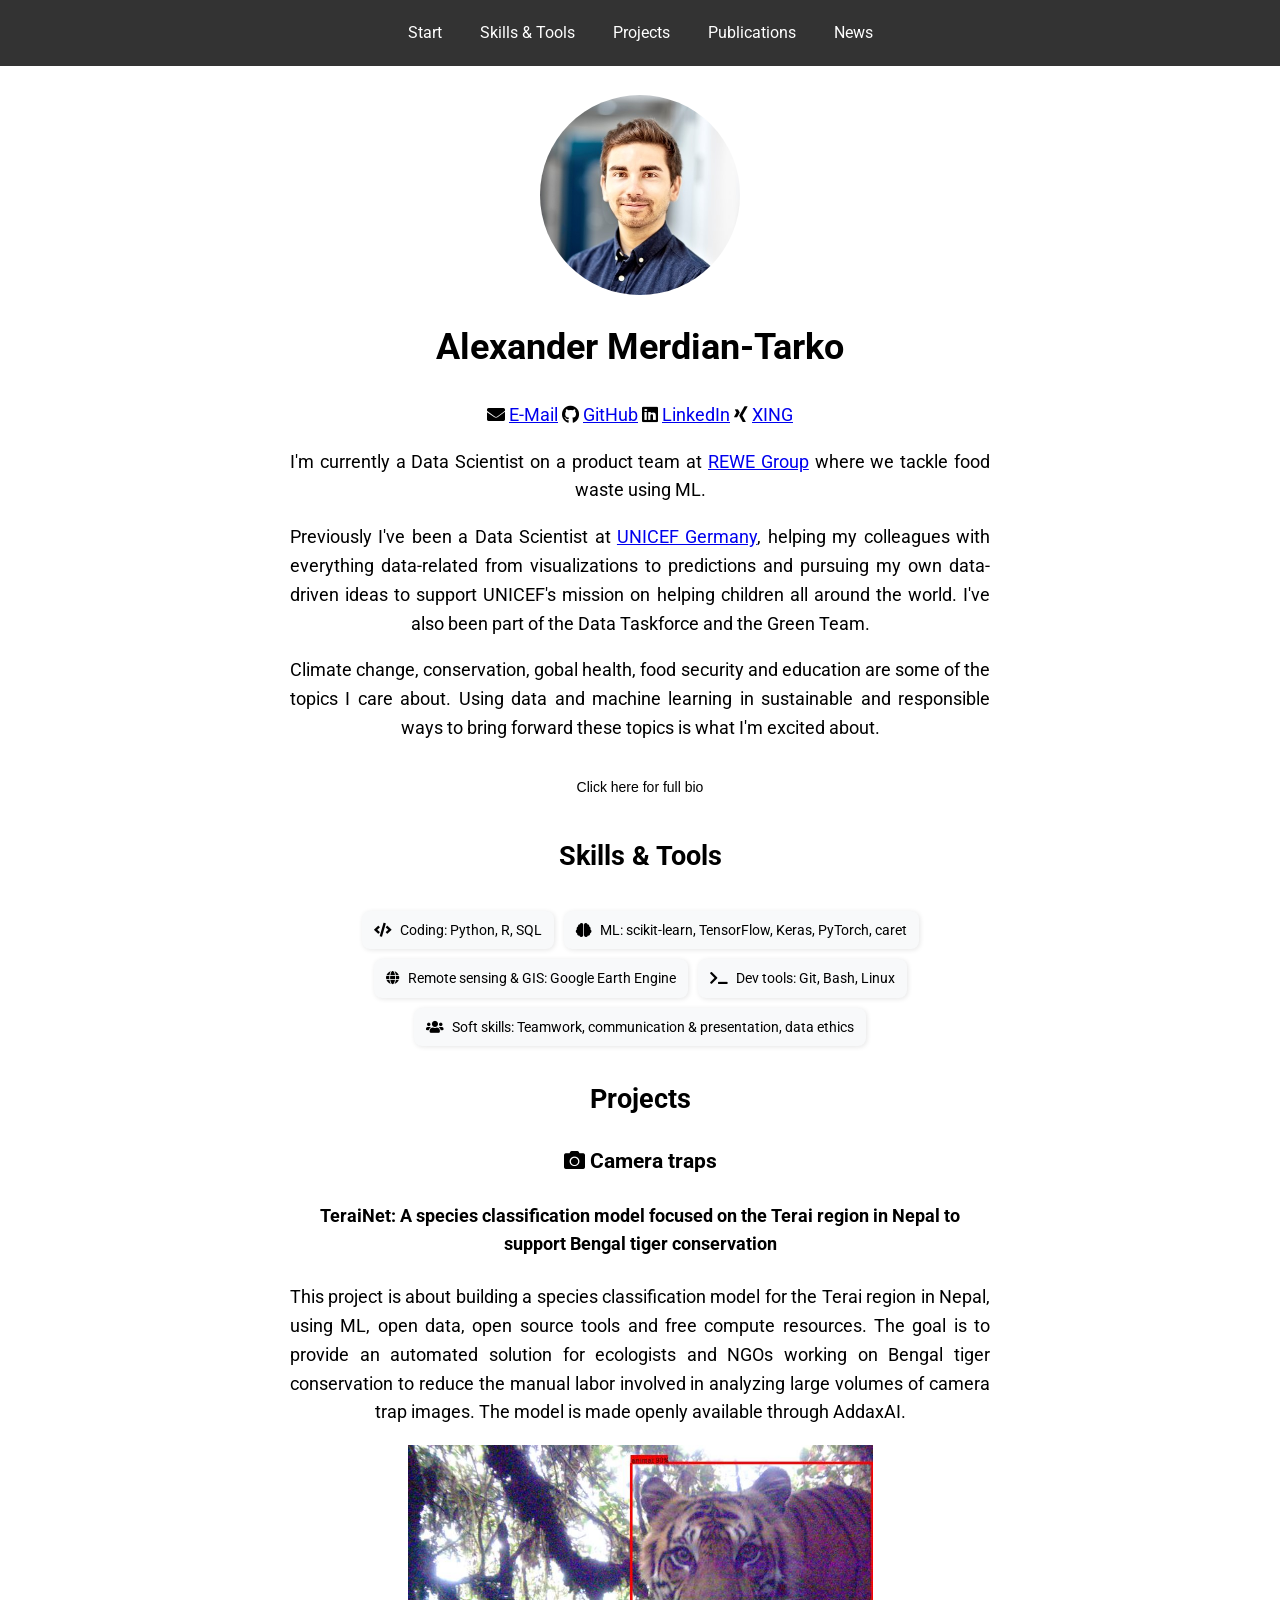
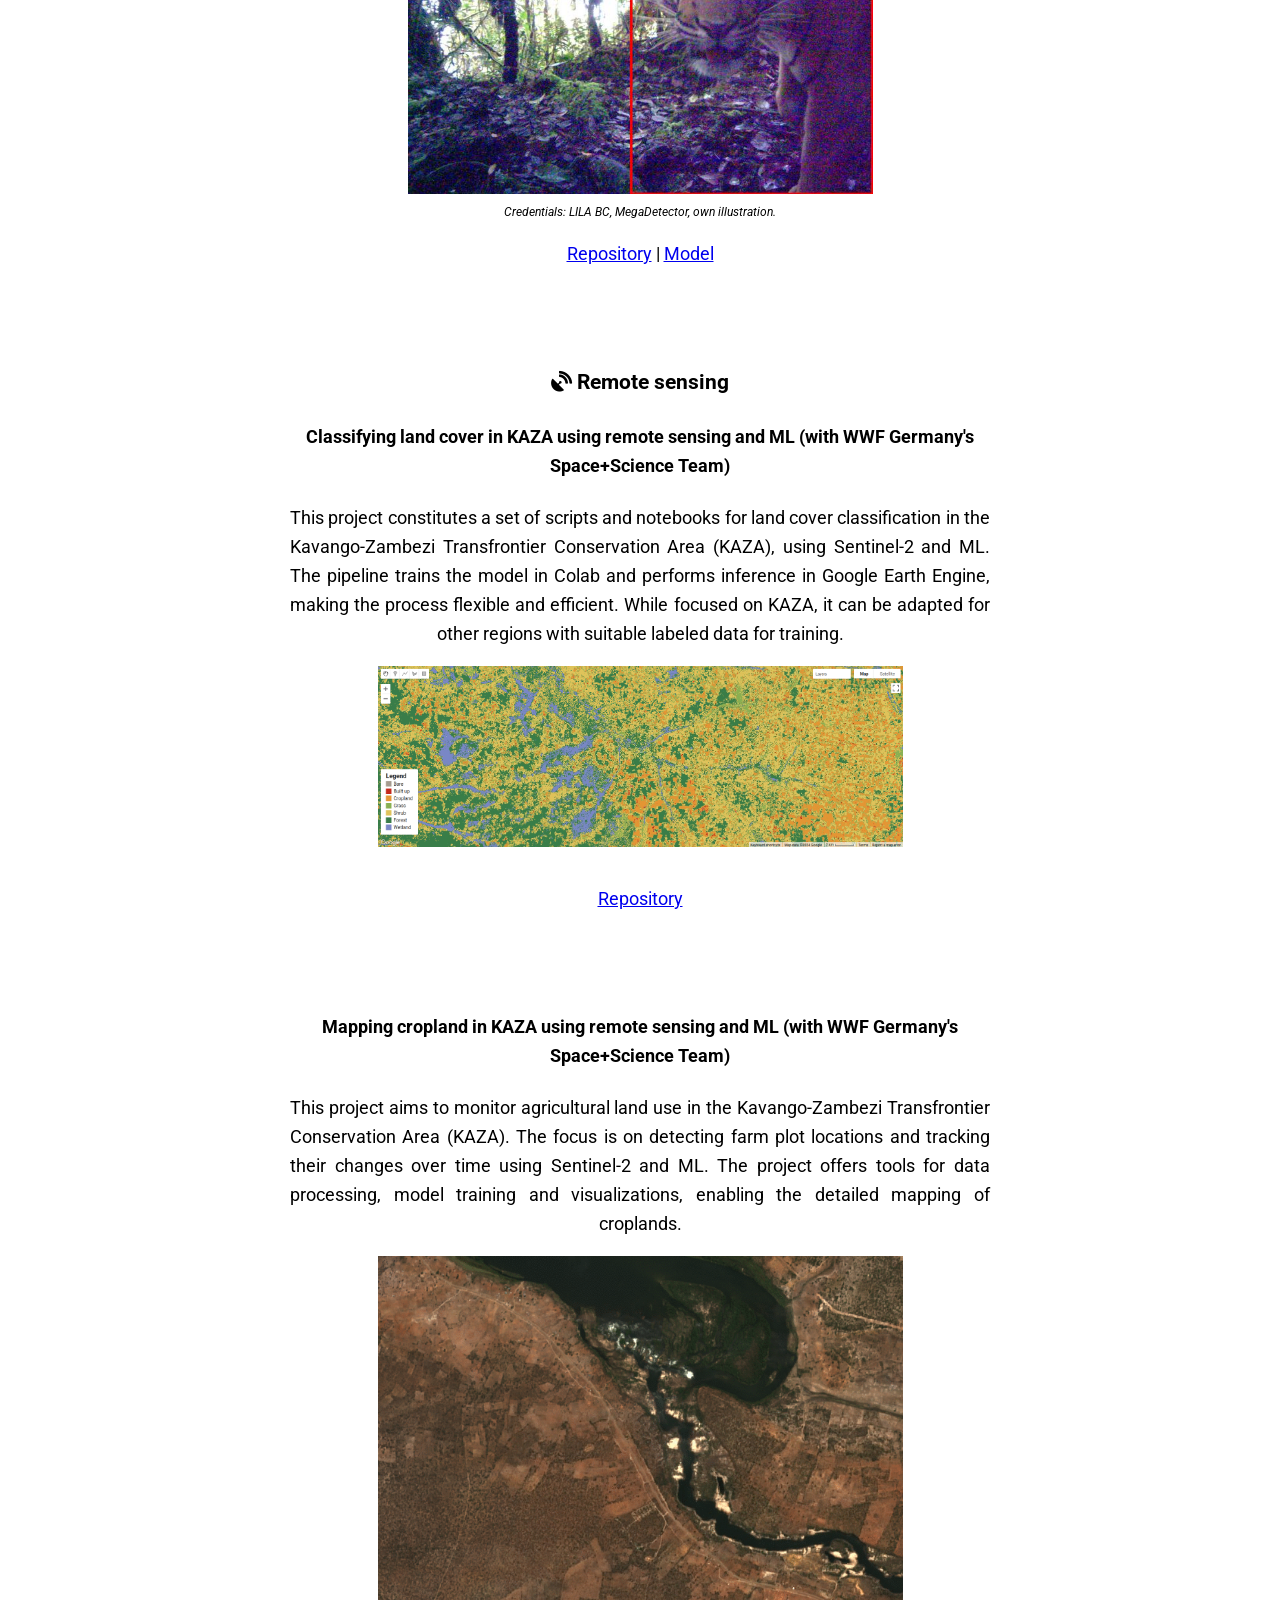
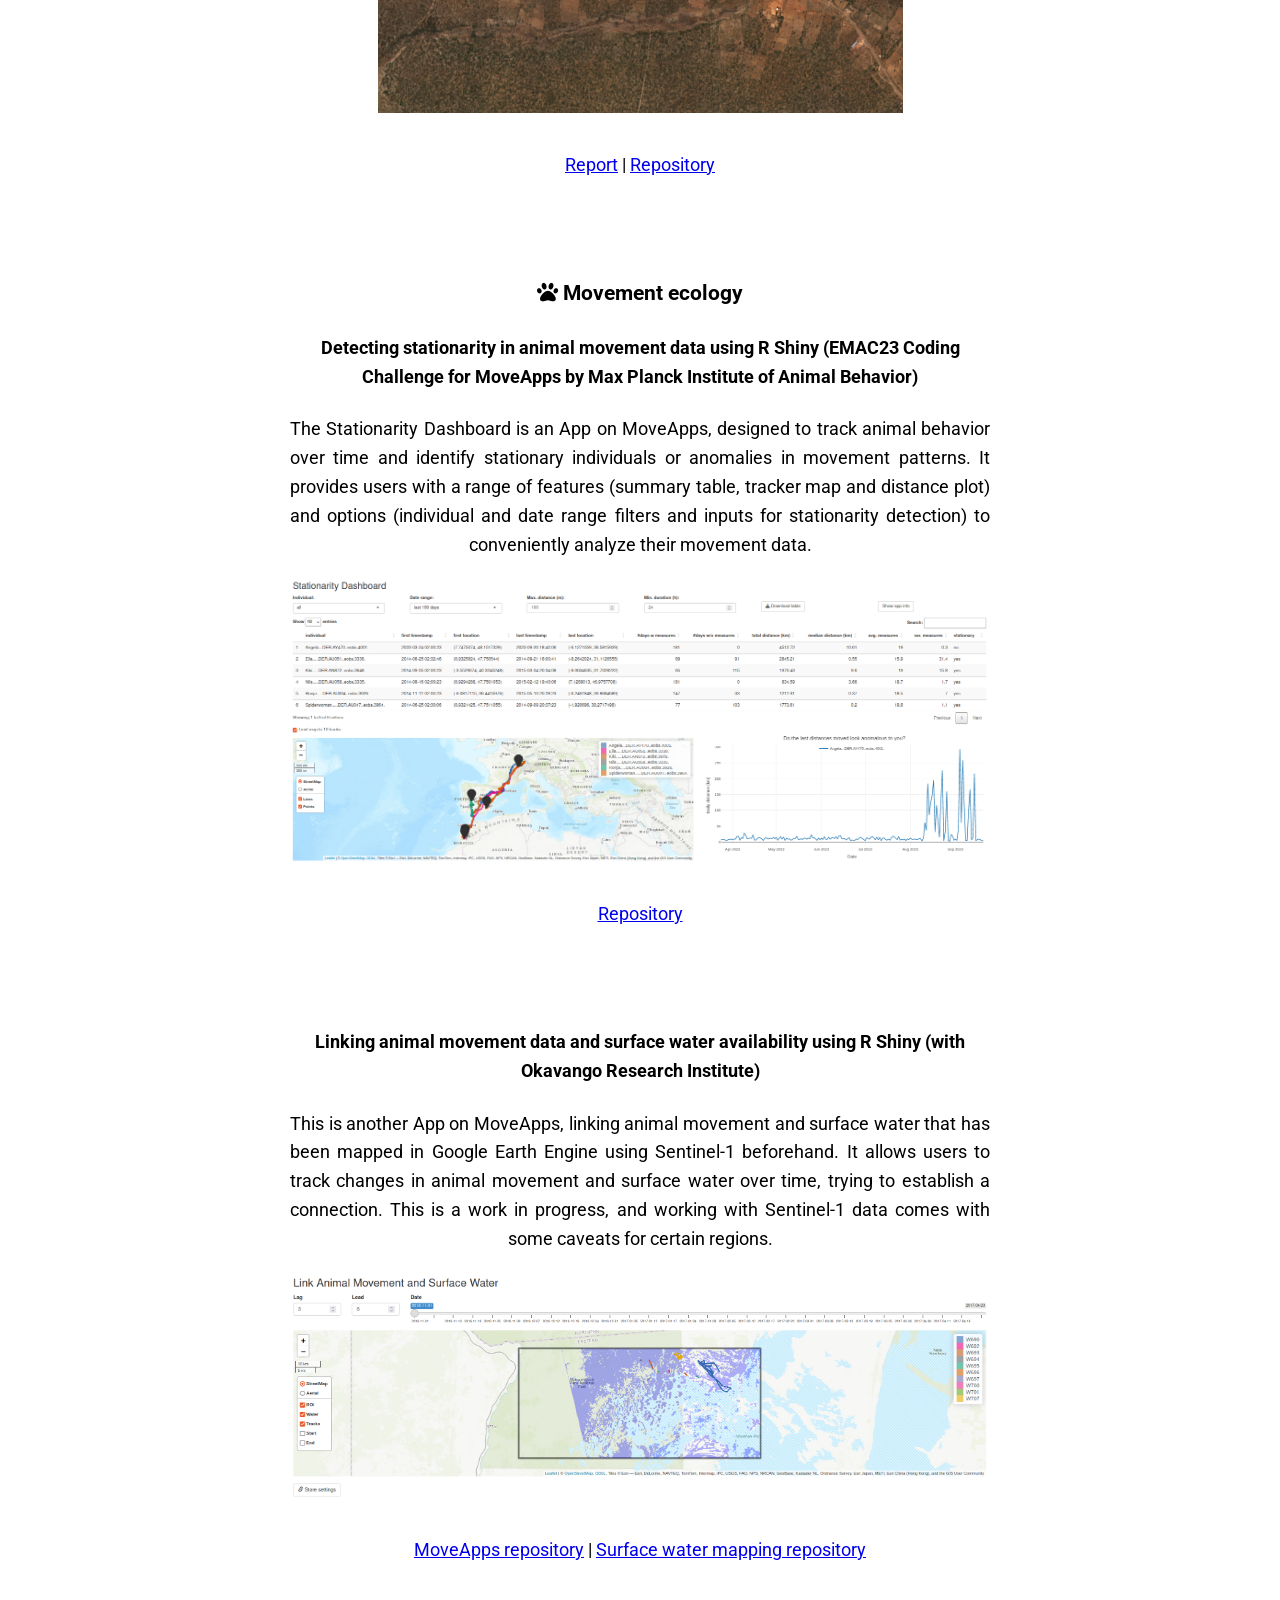
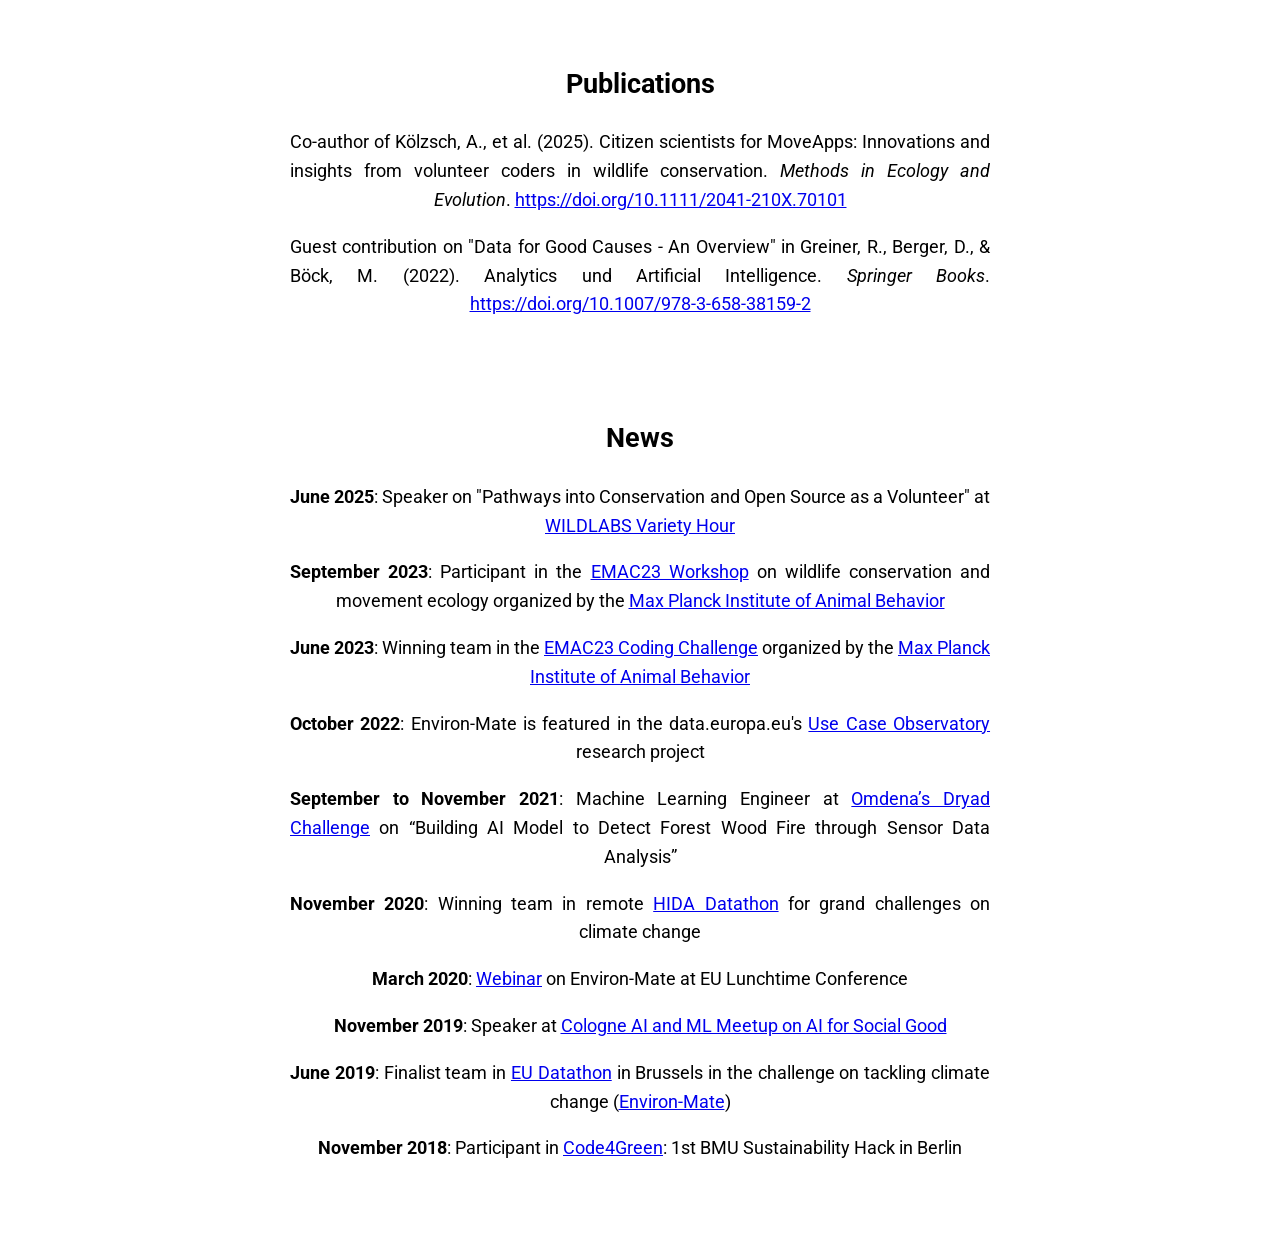
==== index.html @ df56d76d "add favicon size and missing pipe" ====
<!DOCTYPE html>
<html>
	<head>
		<title>Alexander Merdian-Tarko</title>
		<meta name="viewport" content="width=device-width, initial-scale=1.0">
		<link rel="icon" type="image/png" href="favicon.png" sizes="48x48">
		<link rel="preconnect" href="https://fonts.googleapis.com">
		<link rel="preconnect" href="https://fonts.gstatic.com" crossorigin>
		<link href="https://fonts.googleapis.com/css2?family=Roboto:wght@100;300&display=swap" rel="stylesheet">
		<link href="https://cdnjs.cloudflare.com/ajax/libs/font-awesome/5.15.4/css/all.min.css" rel="stylesheet">
		<style>
			/* navbar */
			.navbar {
			position: fixed;
			top: 0;
			left: 0;
			width: 100%;
			background-color: #333;
			padding: 10px 0;
			display: flex;
			justify-content: center;
			gap: 10px;
			flex-wrap: wrap; /* Allows wrapping on smaller screens */
			z-index: 1000;
			}
			.navbar a {
			color: white;
			padding: 10px 14px;
			text-decoration: none;
			text-align: center;
			font-size: 16px;
			}
			.navbar a:hover {
			background-color: #ddd;
			color: black;
			}
			/* Back to Start button */
			#back-to-start {
			position: fixed;
			bottom: 15px;
			right: 15px;
			background-color: #333;
			color: white;
			padding: 14px 18px;
			border-radius: 50px;
			cursor: pointer;
			display: none; /* Hidden by default */
			font-size: 14px;
			box-shadow: 2px 2px 10px rgba(0, 0, 0, 0.2);
			}
			#back-to-start:hover {
			background-color: #ddd;
			color: black;
			}
			/* body styling */
			body {
			font-family: "Roboto", sans-serif;
			margin: 0 auto;
			padding: 70px 20px; /* prevents content from being hidden under navbar */
			max-width: 700px;
			line-height: 1.6; /* better readability */
			font-size: 18px; /* adjusts for better mobile experience */
			}
			/* responsive design */
			@media (max-width: 600px) {
			.navbar {
			gap: 5px;
			padding: 8px 0;
			}
			.navbar a {
			font-size: 14px;
			padding: 8px 12px;
			}
			#back-to-start {
			padding: 12px 16px;
			font-size: 12px;
			}
			}
			h1 {
			text-align: center;
			font-size: 34
			}
			h2 {
			text-align: center;
			font-size: 32
			}
			h3 {
			text-align: center;
			font-size: 26
			}
			h4 {
			text-align: center;
			font-size: 22
			}
			p {
			text-align: justify;
			text-align-last: center;
			font-size: 18px
			}
			div {
			text-align: center;
			font-size: 18px
			}
			figure {
			text-align: justify;
			text-align-last: center;
			font-size: 18px
			}
			figcaption {
			text-align: justify;
			text-align-last: center;
			font-size: 12px;
			font-style: italic
			}
			#profile_picture {
			height:200px;
			width:200px;
			border-radius:50%;
			overflow:hidden;
			display: block;
			margin-top: 25px;
			margin-left: auto;
			margin-right: auto
			}
			.collapsible {
			background-color: white;
			color: black;
			cursor: pointer;
			padding: 18px;
			width: 100%;
			border: none;
			text-align: center;
			outline: none;
			font-size: 14px
			}
			.active, .collapsible: hover {
			background-color: white
			}
			.content {
			display: none;
			overflow: hidden;
			background-color: white
			}
			/* skills container */
			.skills-container {
			display: flex;
			flex-wrap: wrap;
			justify-content: center;
			gap: 10px;
			padding: 10px;
			}
			.skill-item {
			background: #f8f9fa;
			padding: 8px 12px;
			border-radius: 8px;
			font-size: 14px;
			box-shadow: 1px 1px 5px rgba(0, 0, 0, 0.1);
			display: flex;
			align-items: center;
			gap: 8px;
			}
		</style>
	</head>
	<body id="start">
		<div class="navbar">
			<a href="#start">Start</a>
			<a href="#skills">Skills & Tools</a>
			<a href="#projects">Projects</a>
			<a href="#publications">Publications</a>
			<a href="#news">News</a>
		</div>
		<div id="profile_picture" class="center">
			<img src="profile_picture.jpg" alt="profile_picture" class="center" style="width:200px">
		</div>
		<h1>Alexander Merdian-Tarko</h1>
		<p>
			<i class="fas fa-envelope"></i> <a href="mailto:alexandermerdiantarko@gmail.com">E-Mail</a>
			<i class="fab fa-github"></i> <a href="https://github.com/alexvmt">GitHub</a>
			<i class="fab fa-linkedin"></i> <a href="https://www.linkedin.com/in/alexandermerdiantarko/">LinkedIn</a>
			<i class="fab fa-xing"></i> <a href="https://www.xing.com/profile/Alexander_MerdianTarko/cv">XING</a>
		</p>
		<p>
			I'm currently a Data Scientist on a product team at <a href="https://www.rewe-group.com/en/">REWE Group<a/>
			where we tackle food waste using ML.
		</p>
		<p>
		Previously I've been a Data Scientist at <a href="https://www.unicef.de/">UNICEF Germany</a>,
		helping my colleagues with everything data-related from visualizations to predictions
		and pursuing my own data-driven ideas to support UNICEF's mission on helping children all around the world.
		I've also been part of the Data Taskforce and the Green Team.
		</p>
		<p>
			Climate change, conservation, gobal health, food security and education are some of the topics I care about.
			Using data and machine learning in sustainable and responsible ways to bring forward these topics is what I'm excited about.
		</p>
		<!-- click here for full bio button -->
		<button type="button" class="collapsible">Click here for full bio</button>
		<div class="content">
			<p>
				I did my MSc in Business Administration, Media and Technology Managment at the University of Cologne in Germany,
				focussing on Data Science, Technology Management and Digital Transformation.
				I was a member of Enactus and spent a term abroad at the Indian Institute of Management Ahmedabad in India.
				I worked at the digital consultancy <a href="https://www.feld-m.de/en/">FELD M</a> in Munich
				as an intern and working student (Digital Analytics)
				and at the tech start-up <a href="https://www.metals-hub.com/">Metalshub</a> in Düsseldorf
				as a working student (Entrepreneurship and Marketing).
			</p>
			<p>
				I did my BSc in Economics and Business Administration at the University of Tübingen in Germany.
				During my bachelor's I was a member of our faculty's student council and Market Team.
				I spent a term abroad at Lomonosov Moscow State University in Russia and another one at Oregon State University in the U. S.
				I worked at the tech start-up <a href="https://kreatize.com/">Kreatize</a> in Berlin
				as an intern and working student (Business Development and Product Management).
			</p>
			<p>
				Besides, I enjoy learning about astronomy, philosophy and vegan/regional/seasonal cooking.
				I'm a member of the <a href="https://www.volkssternwartekoeln.de/">public observatory in Cologne</a>.
				On occasion I like to participate in hackathons with a positive societal impact.
			<p/>
		</div>
		<script>
			// collapse content on button click
			var coll = document.getElementsByClassName("collapsible");
			var i;
			
			for (i = 0; i < coll.length; i++) {
				coll[i].addEventListener("click", function() {
					this.classList.toggle("active");
					var content = this.nextElementSibling;
					if (content.style.display === "block") {
					content.style.display = "none";
					} else {
					content.style.display = "block";
					}
				});
				}
		</script>
		<h2 id="skills">Skills & Tools</h2>
		<div class="skills-container">
			<div class="skill-item"><i class="fas fa-code"></i> Coding: Python, R, SQL</div>
			<div class="skill-item"><i class="fas fa-brain"></i> ML: scikit-learn, TensorFlow, Keras, PyTorch, caret</div>
			<div class="skill-item"><i class="fas fa-globe"></i> Remote sensing & GIS: Google Earth Engine</div>
			<div class="skill-item"><i class="fas fa-terminal"></i> Dev tools: Git, Bash, Linux</div>
			<div class="skill-item"><i class="fas fa-users"></i> Soft skills: Teamwork, communication & presentation, data ethics</div>
		</div>
		<h2 id="projects">Projects</h2>
		<h3><i class="fas fa-camera"></i> Camera traps</h3>
		<h4>TeraiNet: A species classification model focused on the Terai region in Nepal to support Bengal tiger conservation</h4>
		<p>
			This project is about building a species classification model for the Terai region in Nepal,
			using ML, open data, open source tools and free compute resources.
			The goal is to provide an automated solution for ecologists and NGOs working on Bengal tiger conservation
			to reduce the manual labor involved in analyzing large volumes of camera trap images.
			The model is made openly available through AddaxAI.
		</p>
		<figure>
			<img src="terainet.jpg" alt="terainet" class="center" style="max-width:75%;height:auto">
			<figcaption>Credentials: LILA BC, MegaDetector, own illustration.</figcaption>
		</figure>
		<p>
			<a href="https://github.com/alexvmt/TeraiNet">Repository</a> |
			<a href="https://huggingface.co/alexvmt/TeraiNet/tree/main">Model</a>
		</p>
		<br><br>
		<h3><i class="fas fa-satellite-dish"></i> Remote sensing</h3>
		<h4>Classifying land cover in KAZA using remote sensing and ML (with WWF Germany's Space+Science Team)</h4>
		<p>
			This project constitutes a set of scripts and notebooks for land cover classification in the Kavango-Zambezi 
			Transfrontier Conservation Area (KAZA), using Sentinel-2 and ML.
			The pipeline trains the model in Colab and performs inference in Google Earth Engine, making the process flexible and efficient.
			While focused on KAZA, it can be adapted for other regions with suitable labeled data for training.
		</p>
		<p>
			<img src="example_land_cover_map.png" alt="example_land_cover_map" class="center" style="max-width:75%;height:auto">
			<br><br>
			<a href="https://github.com/alexvmt/land_cover_classification_kaza">Repository</a>
		</p>
		<br><br>
		<h4>Mapping cropland in KAZA using remote sensing and ML (with WWF Germany's Space+Science Team)</h4>
		<p>
			This project aims to monitor agricultural land use in the Kavango-Zambezi Transfrontier Conservation Area (KAZA).
			The focus is on detecting farm plot locations and tracking their changes over time using Sentinel-2 and ML.
			The project offers tools for data processing, model training and visualizations, enabling the detailed mapping of croplands.
		</p>
		<p>
			<img src="cropland_mapping_sioma_2020.gif" alt="cropland_mapping_sioma_2020" class="center" style="max-width:75%;height:auto">
			<br><br>
			<a href="https://github.com/alexvmt/farm_plot_detection/blob/main/report.pdf">Report</a> |
			<a href="https://github.com/alexvmt/farm_plot_detection">Repository</a>
		</p>
		<br><br>
		<h3><i class="fas fa-paw"></i> Movement ecology</h3>
		<h4>Detecting stationarity in animal movement data using R Shiny (EMAC23 Coding Challenge for MoveApps by Max Planck Institute of Animal Behavior)</h4>
		<p>
			The Stationarity Dashboard is an App on MoveApps,
			designed to track animal behavior over time and identify stationary individuals or anomalies in movement patterns.
			It provides users with a range of features (summary table, tracker map and distance plot)
			and options (individual and date range filters and inputs for stationarity detection) to conveniently analyze their movement data.
		</p>
		<p>
			<img src="stationarity_dashboard.png" alt="stationarity_dashboard" class="center" style="max-width:100%;height:auto">
			<br><br>
			<a href="https://github.com/alexvmt/stationarity_dashboard">Repository</a>
		<p/>
			<br><br>
		<h4>Linking animal movement data and surface water availability using R Shiny (with Okavango Research Institute)</h4>
		<p>
			This is another App on MoveApps, linking animal movement and surface water
			that has been mapped in Google Earth Engine using Sentinel-1 beforehand.
			It allows users to track changes in animal movement and surface water over time, trying to establish a connection.
			This is a work in progress, and working with Sentinel-1 data comes with some caveats for certain regions.
		</p>
		<p>
			<img src="animal_movement_and_surface_water.png" alt="animal_movement_and_surface_water" class="center" style="max-width:100%;height:auto">
			<br><br>
			<a href="https://github.com/alexvmt/link-animal-movement-and-surface-water">MoveApps repository</a> |
			<a href="https://github.com/alexvmt/surface_water_mapping">Surface water mapping repository</a>
		<p/>
			<br><br>
		<h2 id="publications">Publications</h2>
		<p>
			Co-author of Kölzsch, A., et al. (2025). Citizen scientists for MoveApps: Innovations and insights from volunteer coders in wildlife conservation. <i>Methods in Ecology and Evolution</i>. <a href="https://doi.org/10.1111/2041-210X.70101" target="_blank">https://doi.org/10.1111/2041-210X.70101</a>
		</p>
		<p>
			Guest contribution on "Data for Good Causes - An Overview" in Greiner, R., Berger, D., & Böck, M. (2022). Analytics und Artificial Intelligence. <i>Springer Books</i>. <a href="https://doi.org/10.1007/978-3-658-38159-2" target="_blank">https://doi.org/10.1007/978-3-658-38159-2</a>
		</p>
		<br><br>
		<h2 id="news">News</h2>
		<p>
			<strong>June 2025</strong>: Speaker on "Pathways into Conservation and Open Source as a Volunteer" at <a href="https://wildlabs.net/event/variety-hour-june-2025">WILDLABS Variety Hour</a>
		</p>
		<p>
			<strong>September 2023</strong>: Participant in the <a href="https://www.ab.mpg.de/events/35372/332793">EMAC23 Workshop</a> on wildlife conservation and movement ecology organized by the <a href="https://www.ab.mpg.de/">Max Planck Institute of Animal Behavior</a>
		</p>
		<p>
			<strong>June 2023</strong>: Winning team in the <a href="https://www.exc.uni-konstanz.de/collective-behaviour/news-and-events/news/details/emac23-coding-challenge-participate-now/">EMAC23 Coding Challenge</a> organized by the <a href="https://www.ab.mpg.de/">Max Planck Institute of Animal Behavior</a>
		</p>
		<p>
			<strong>October 2022</strong>: Environ-Mate is featured in the data.europa.eu's <a href="https://data.europa.eu/en/academy/stories-use-case-observatory">Use Case Observatory</a> research project
		</p>
		<p>
			<strong>September to November 2021</strong>: Machine Learning Engineer at <a href="https://omdena.com/projects/wood-fire/">Omdena’s Dryad Challenge</a> on “Building AI Model to Detect Forest Wood Fire through Sensor Data Analysis”
		</p>
		<p>
			<strong>November 2020</strong>: Winning team in remote <a href="https://www.helmholtz-hida.de/en/events/hida-datathon/">HIDA Datathon</a> for grand challenges on climate change
		</p>
		<p>
			<strong>March 2020</strong>: <a href="https://www.youtube.com/watch?v=QJJ3z9TrWFQ">Webinar</a> on Environ-Mate at EU Lunchtime Conference
		</p>
		<p>
			<strong>November 2019</strong>: Speaker at <a href="https://www.meetup.com/de-DE/cologne-ai-and-machine-learning-meetup/events/263489876/">Cologne AI and ML Meetup on AI for Social Good</a>
		</p>
		<p>
			<strong>June 2019</strong>: Finalist team in <a href="https://op.europa.eu/en/web/eudatathon/2019-edition">EU Datathon</a> in Brussels in the challenge on tackling climate change (<a href="https://github.com/environ-mate/app">Environ-Mate</a>)
		</p>
		<p>
			<strong>November 2018</strong>: Participant in <a href="https://www.bmuv.de/en/service/veranstaltungen/wettbewerbe/code4green-european-environmental-data-hackathon">Code4Green<a/>: 1st BMU Sustainability Hack in Berlin
		</p>
		<!-- Back to Start button -->
		<div id="back-to-start" onclick="scrollToTop()">↑ Back</div>
		<script>
			// show the Back to Start button when scrolling down
			window.onscroll = function() {
				var backButton = document.getElementById("back-to-start");
				if (document.body.scrollTop > 200 || document.documentElement.scrollTop > 200) {
					backButton.style.display = "block";
				} else {
					backButton.style.display = "none";
				}
			};
			
			// smooth scroll to top
			function scrollToTop() {
				window.scrollTo({ top: 0, behavior: 'smooth' });
			}
		</script>
	</body>
</html>
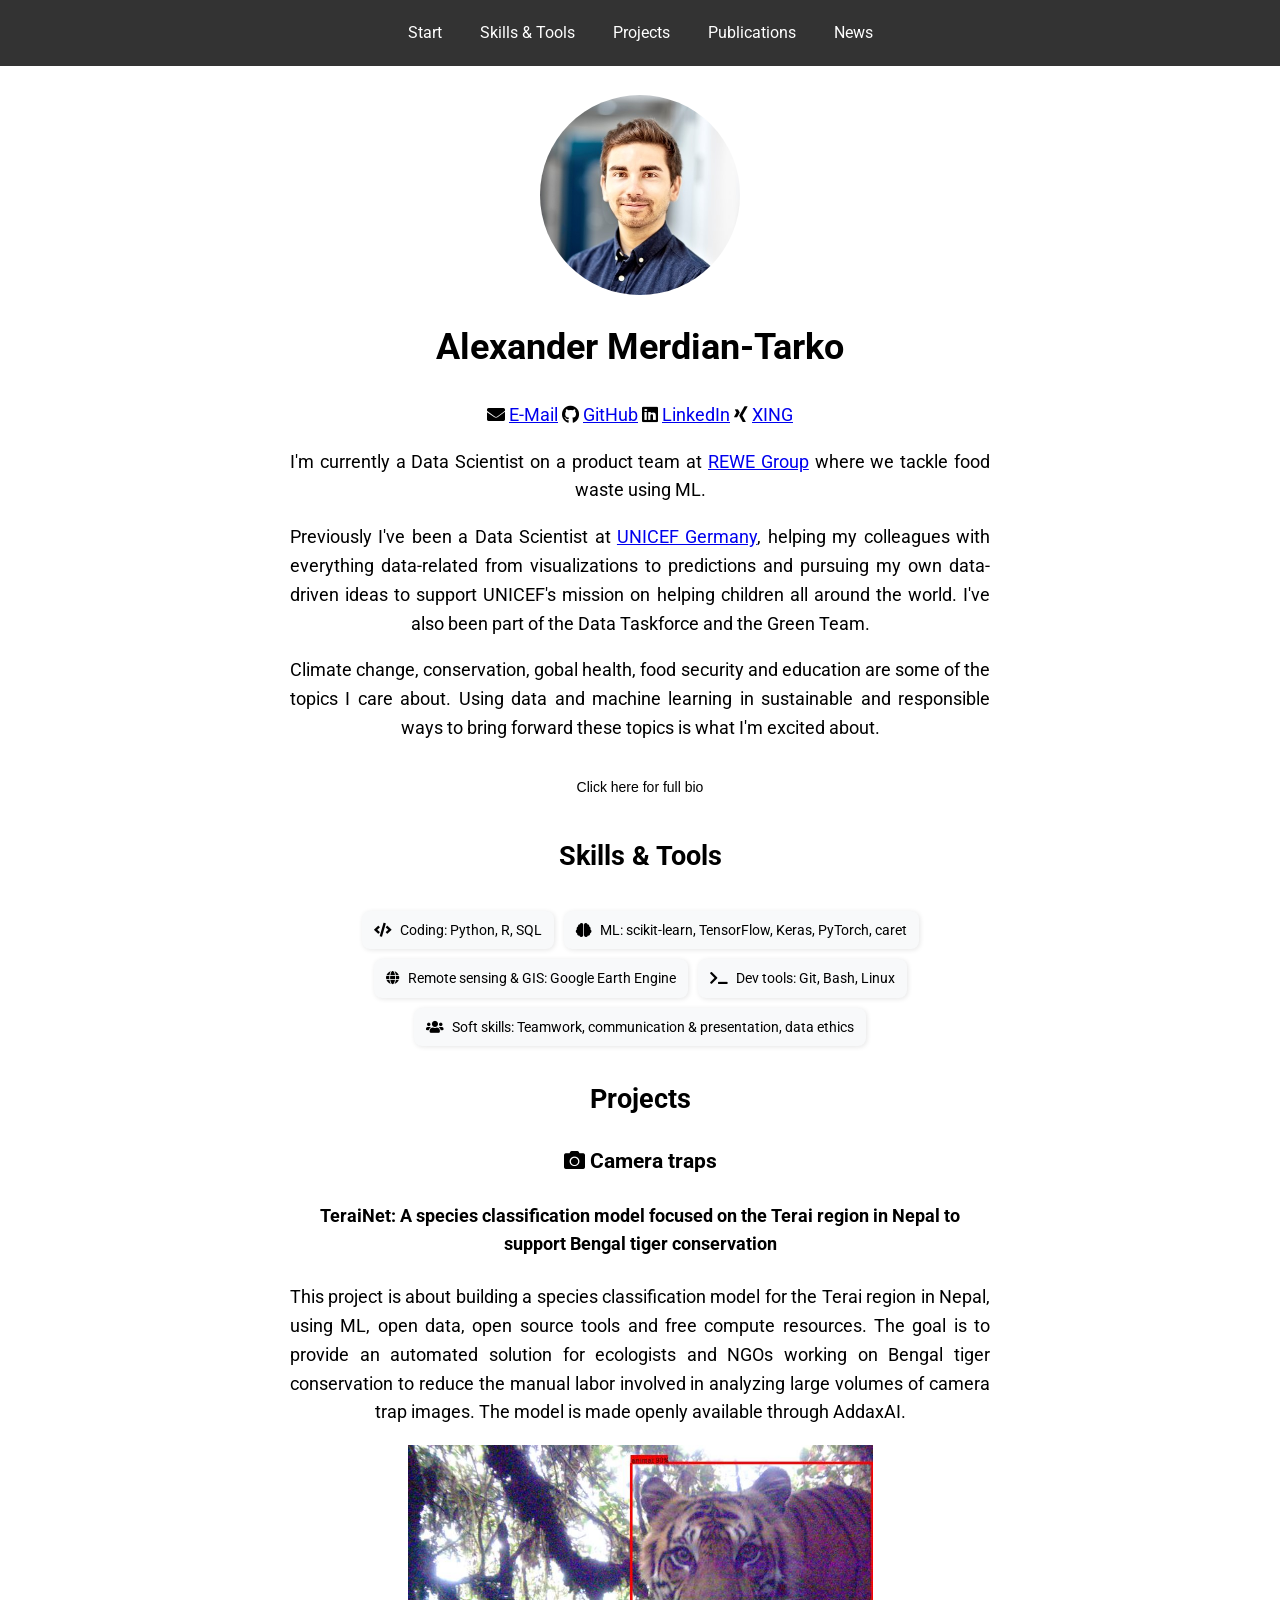
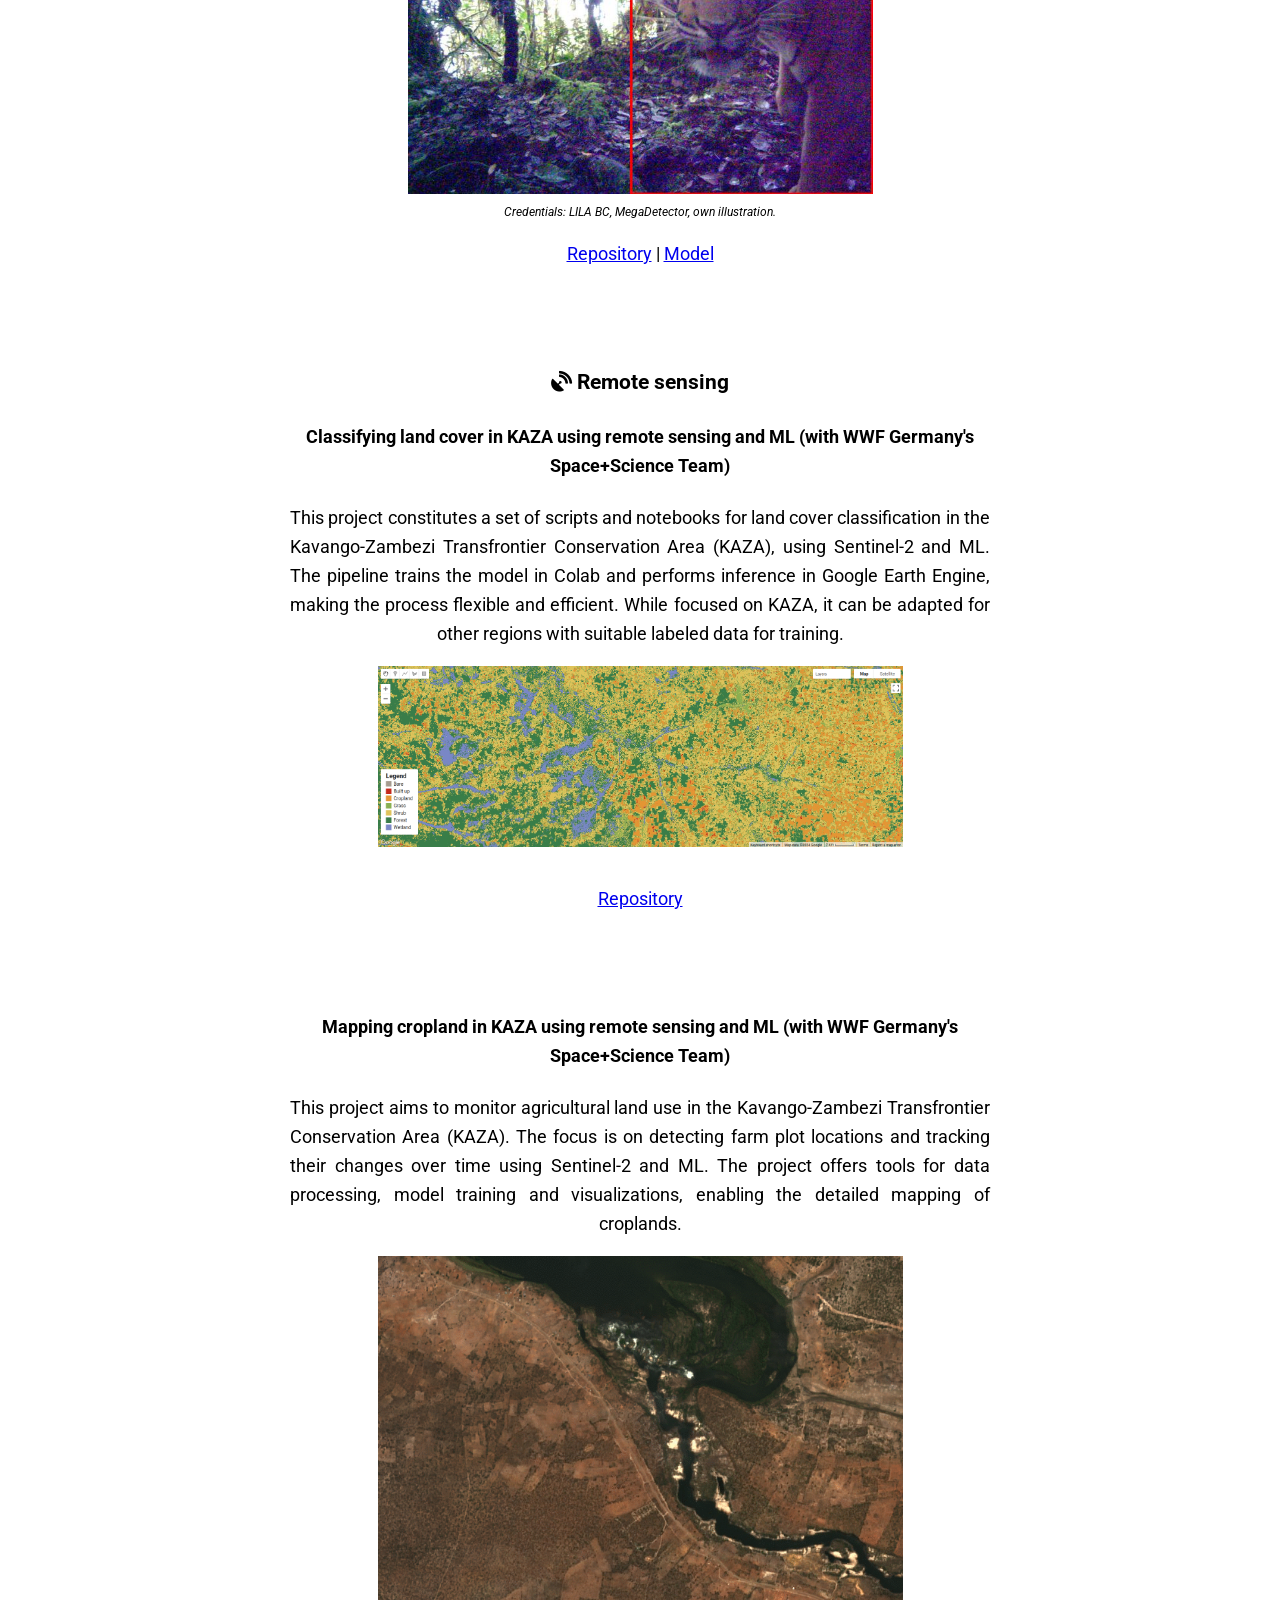
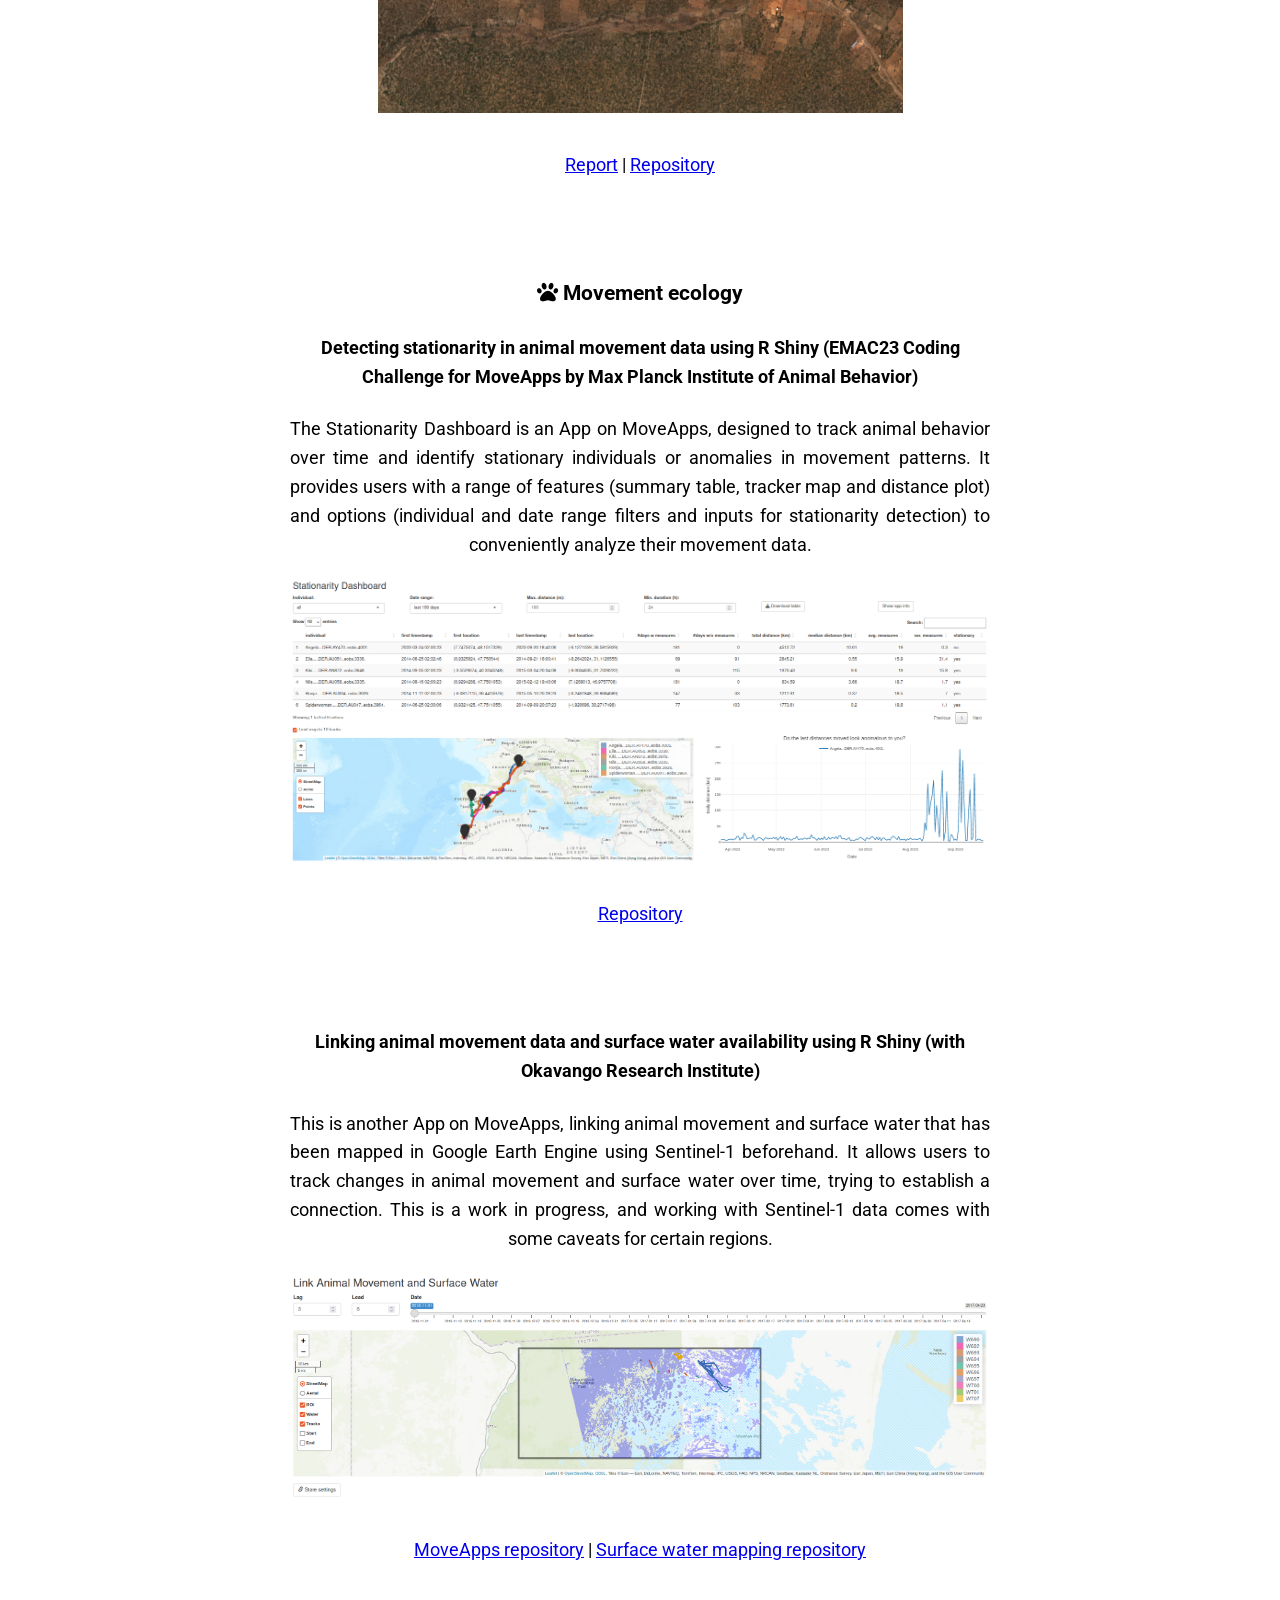
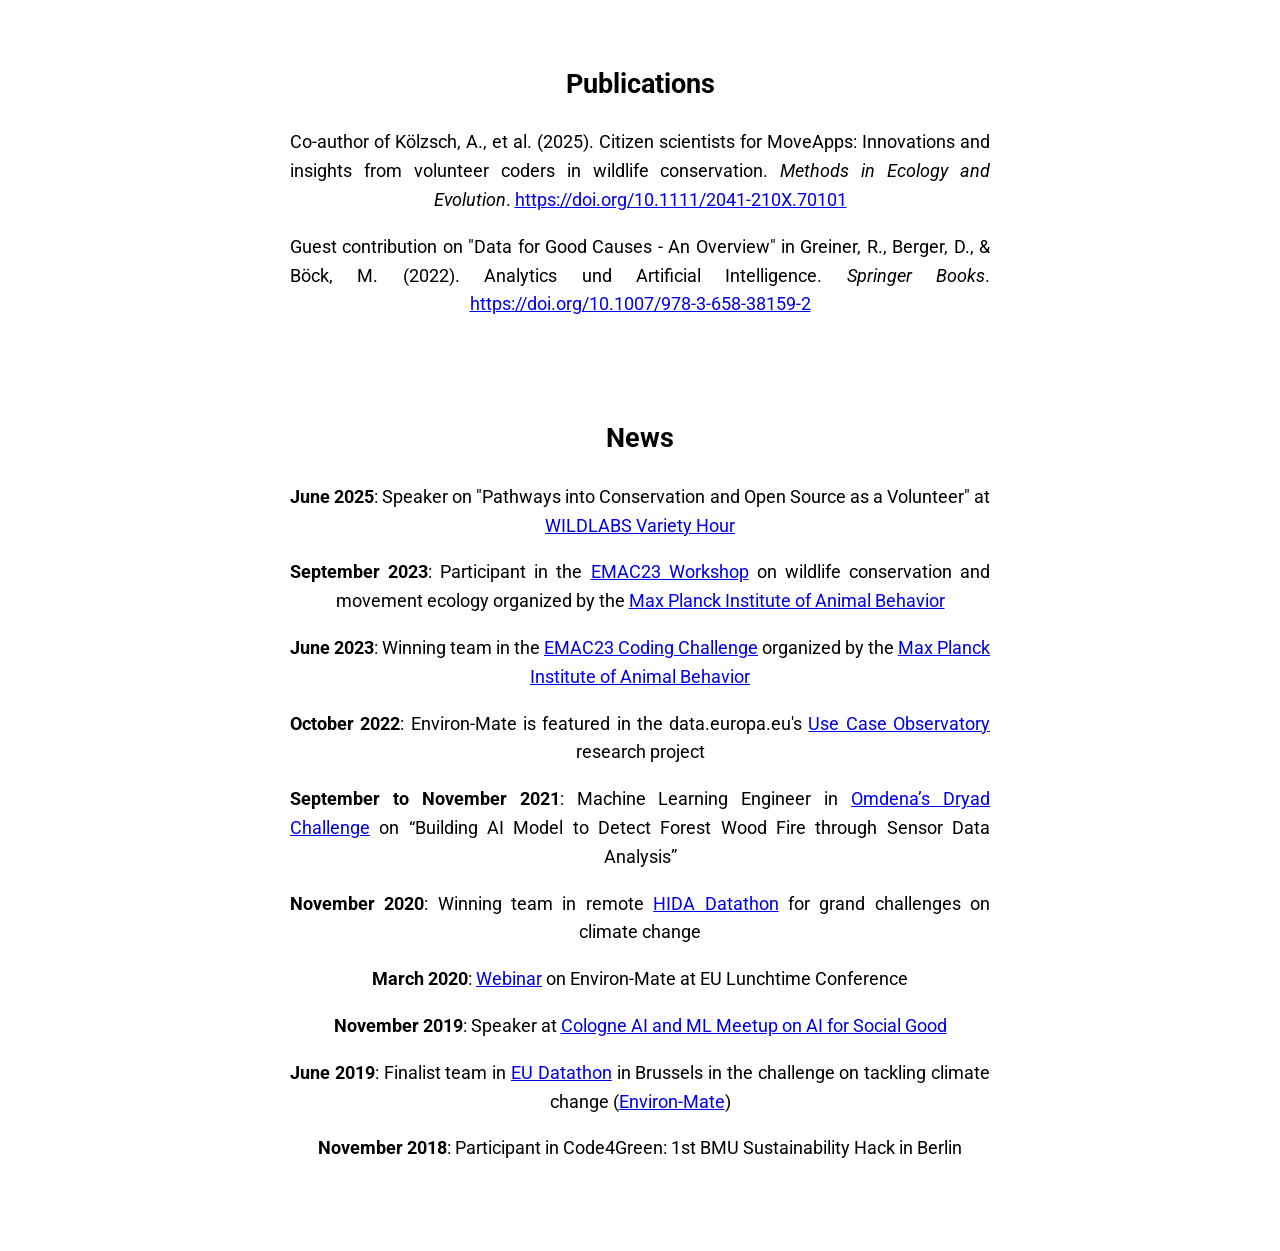
==== commit d0008f82: "remove broken link and fix prepositions" ====
--- a/index.html
+++ b/index.html
@@ -339,7 +339,7 @@
 			<strong>October 2022</strong>: Environ-Mate is featured in the data.europa.eu's <a href="https://data.europa.eu/en/academy/stories-use-case-observatory">Use Case Observatory</a> research project
 		</p>
 		<p>
-			<strong>September to November 2021</strong>: Machine Learning Engineer at <a href="https://omdena.com/projects/wood-fire/">Omdena’s Dryad Challenge</a> on “Building AI Model to Detect Forest Wood Fire through Sensor Data Analysis”
+			<strong>September to November 2021</strong>: Machine Learning Engineer in <a href="https://omdena.com/projects/wood-fire/">Omdena’s Dryad Challenge</a> on “Building AI Model to Detect Forest Wood Fire through Sensor Data Analysis”
 		</p>
 		<p>
 			<strong>November 2020</strong>: Winning team in remote <a href="https://www.helmholtz-hida.de/en/events/hida-datathon/">HIDA Datathon</a> for grand challenges on climate change
@@ -354,7 +354,7 @@
 			<strong>June 2019</strong>: Finalist team in <a href="https://op.europa.eu/en/web/eudatathon/2019-edition">EU Datathon</a> in Brussels in the challenge on tackling climate change (<a href="https://github.com/environ-mate/app">Environ-Mate</a>)
 		</p>
 		<p>
-			<strong>November 2018</strong>: Participant in <a href="https://www.bmuv.de/en/service/veranstaltungen/wettbewerbe/code4green-european-environmental-data-hackathon">Code4Green<a/>: 1st BMU Sustainability Hack in Berlin
+			<strong>November 2018</strong>: Participant in Code4Green: 1st BMU Sustainability Hack in Berlin
 		</p>
 		<!-- Back to Start button -->
 		<div id="back-to-start" onclick="scrollToTop()">↑ Back</div>
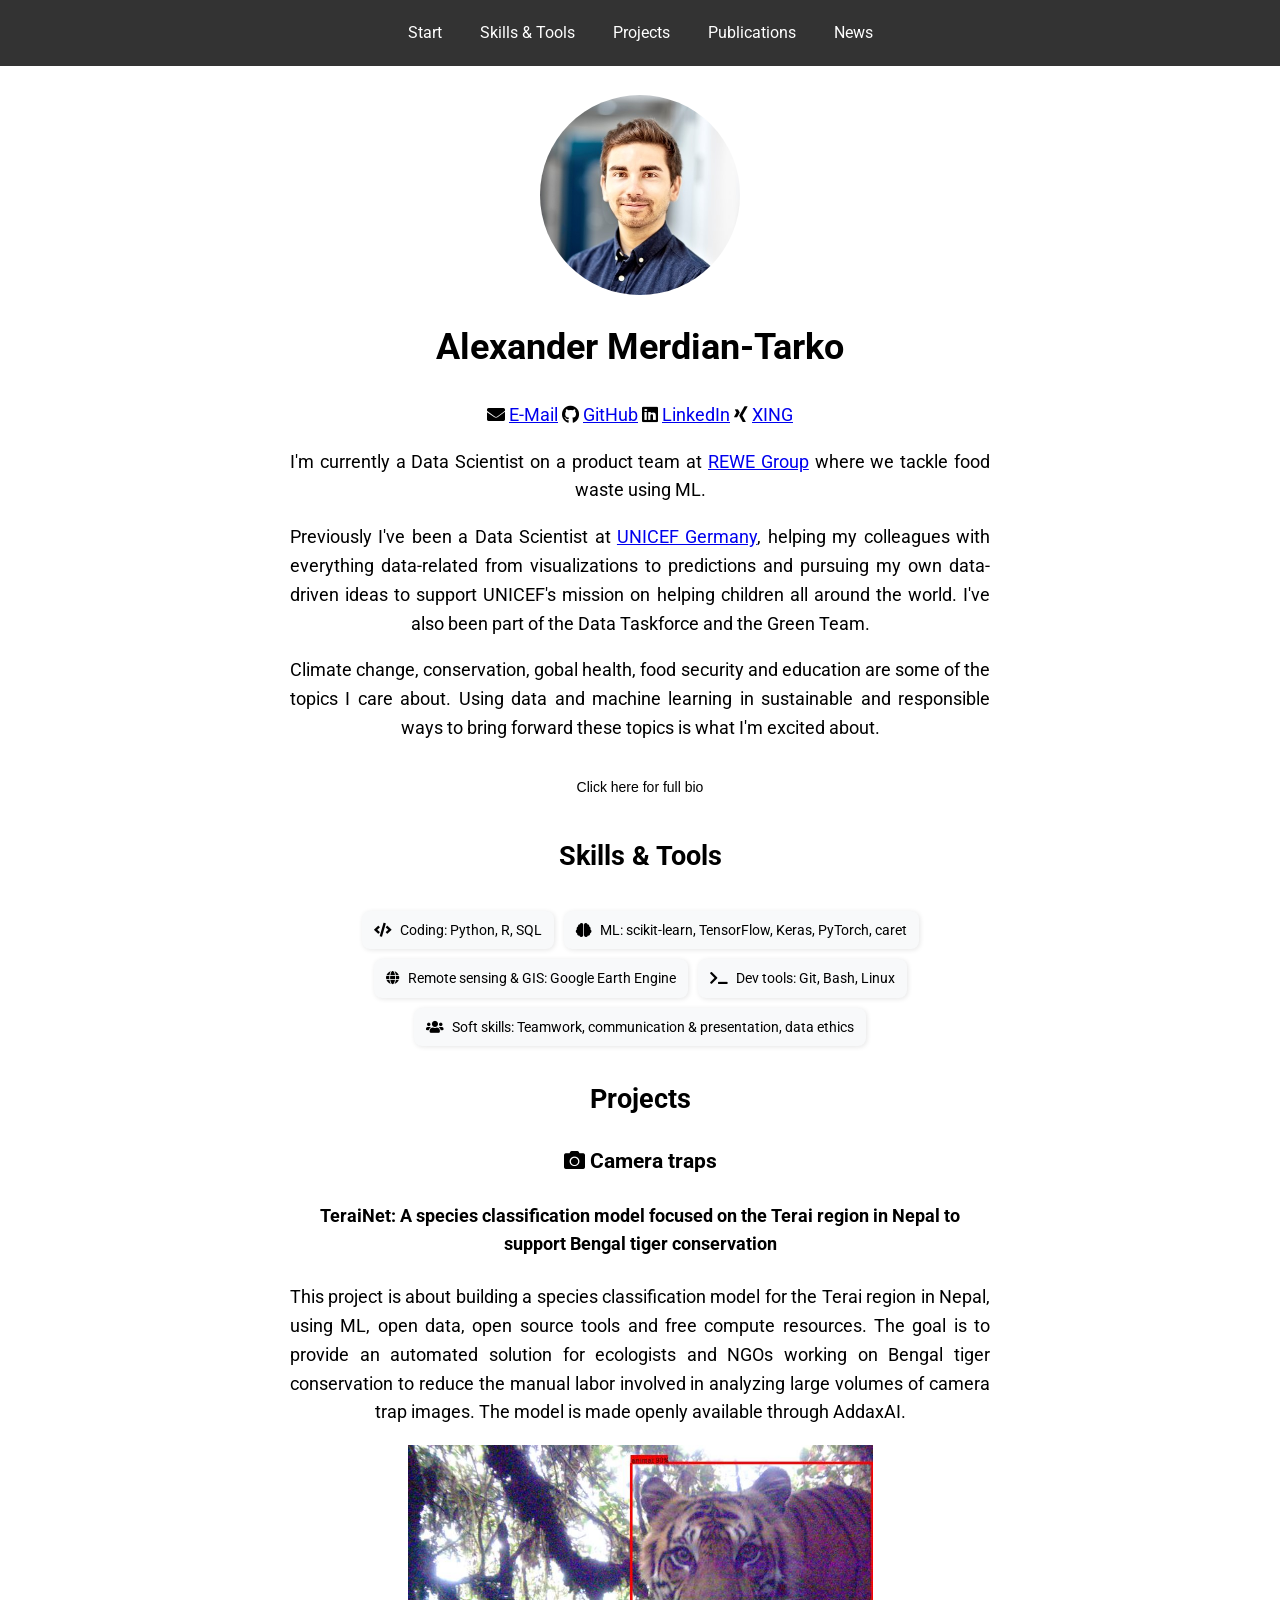
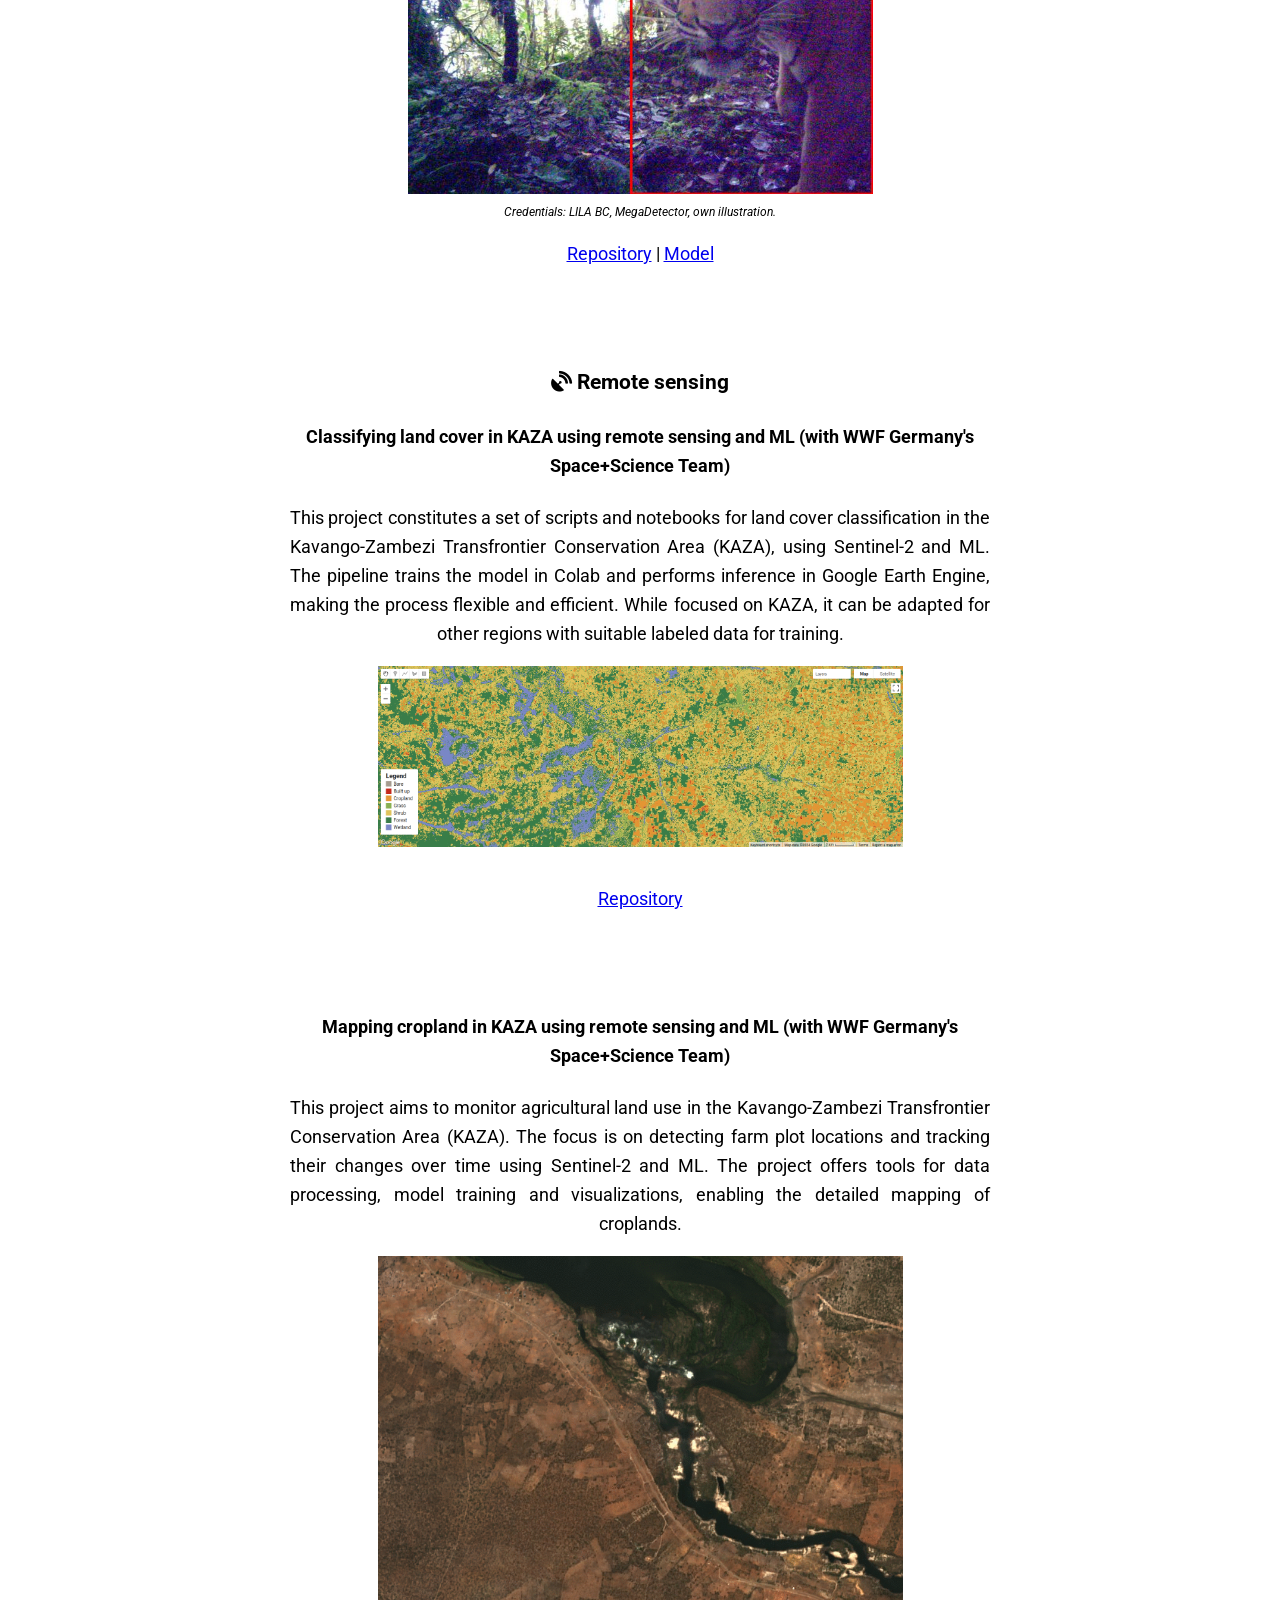
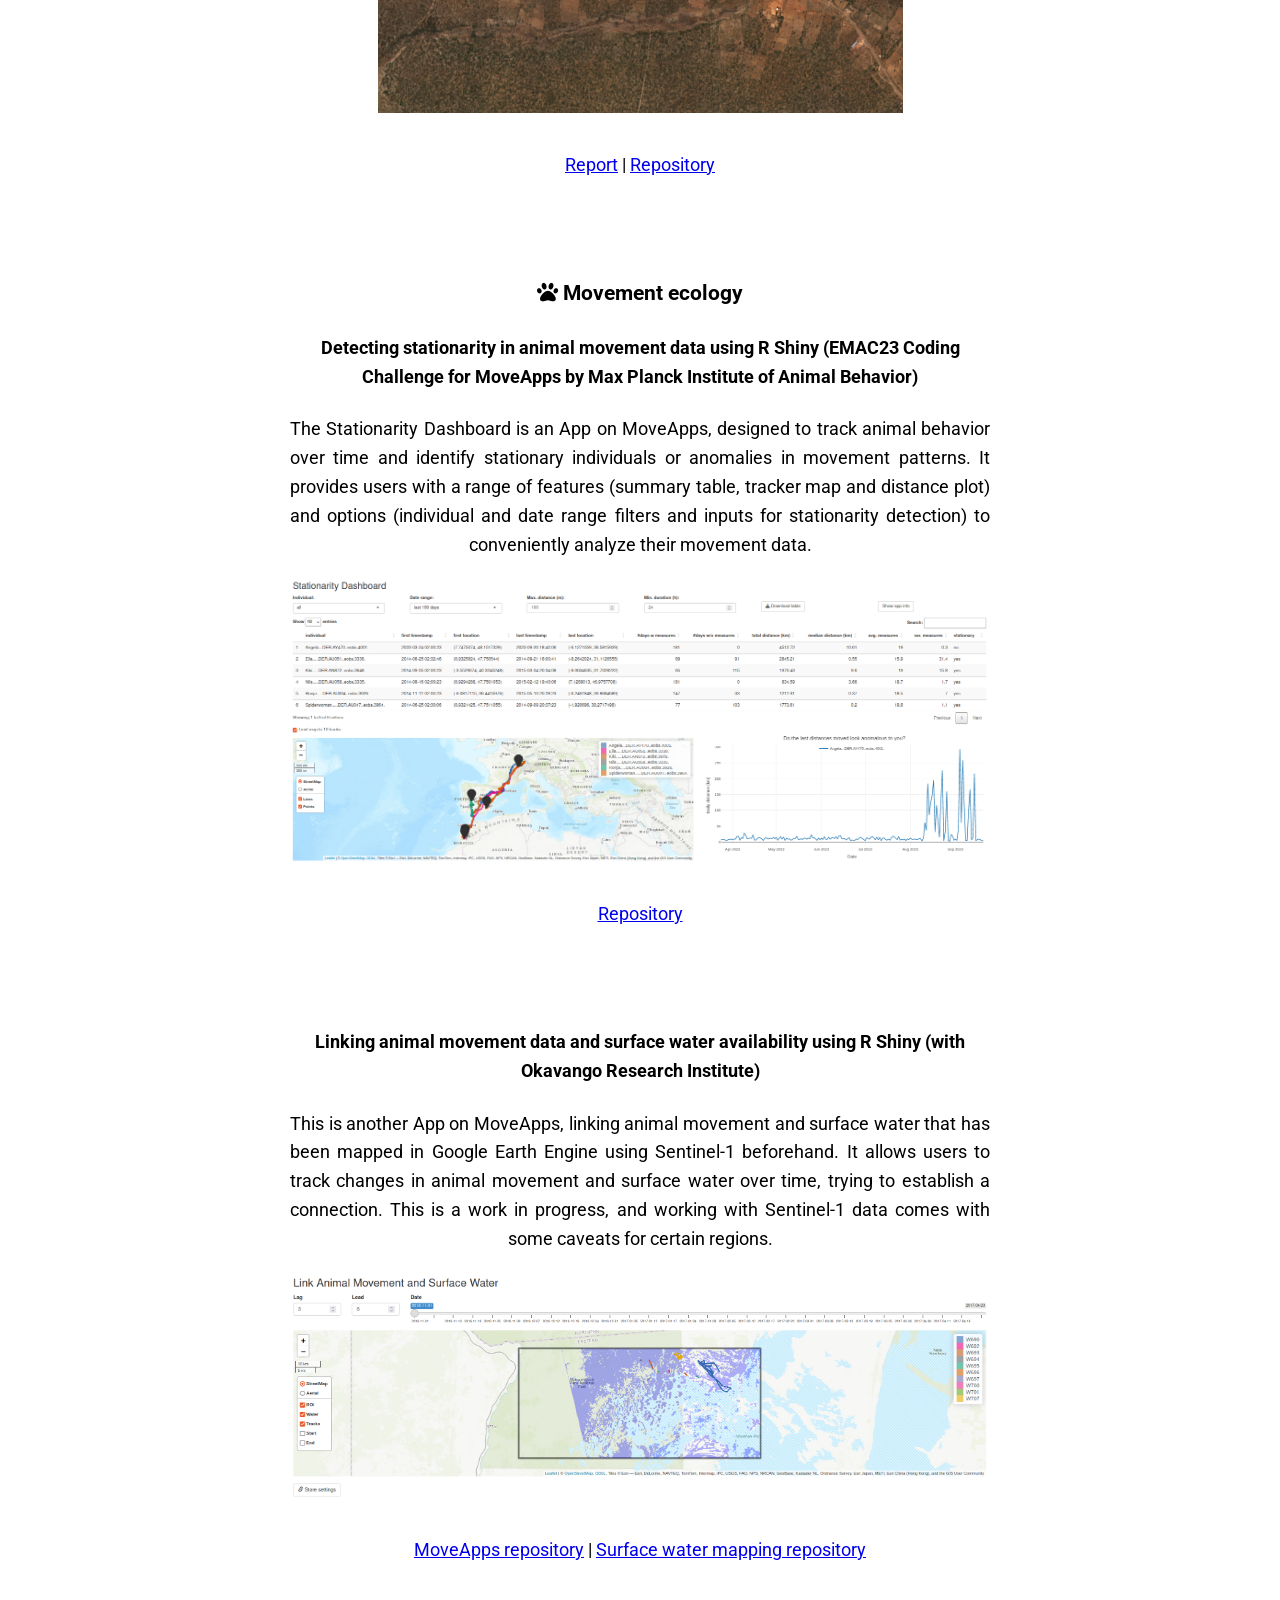
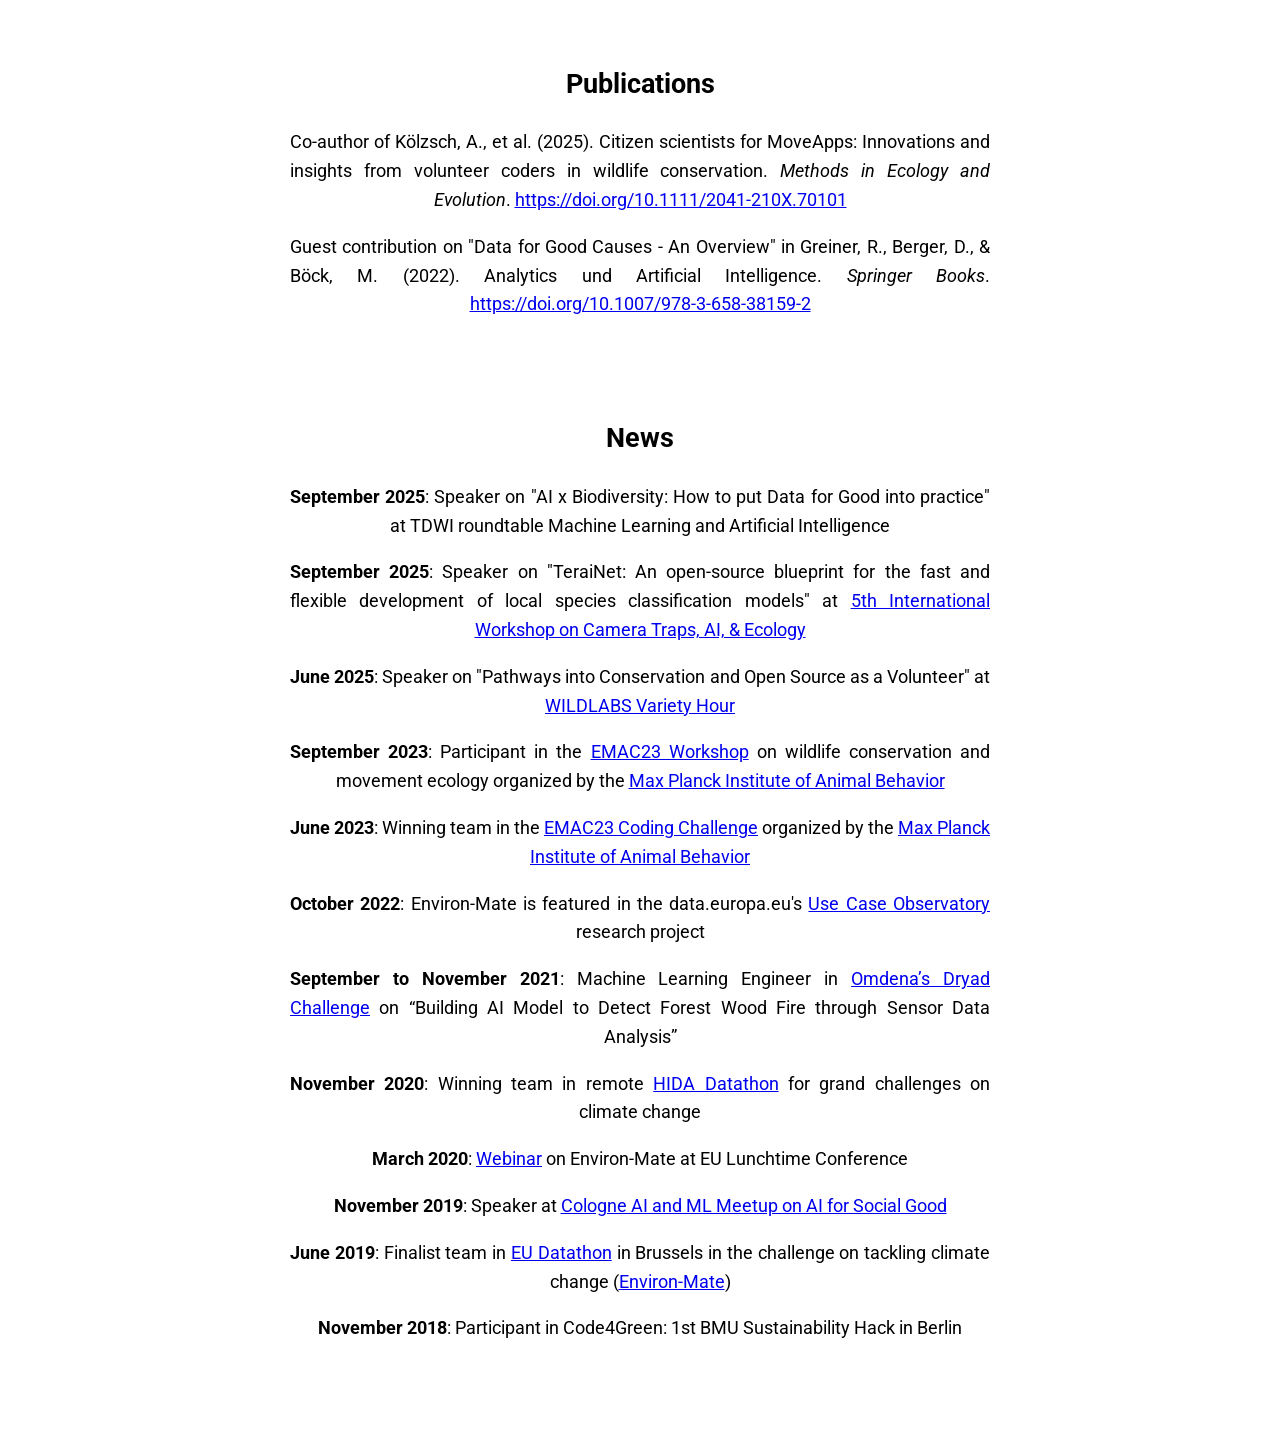
==== commit c99f1e5e: "update news" ====
--- a/index.html
+++ b/index.html
@@ -325,7 +325,13 @@
 			Guest contribution on "Data for Good Causes - An Overview" in Greiner, R., Berger, D., & Böck, M. (2022). Analytics und Artificial Intelligence. <i>Springer Books</i>. <a href="https://doi.org/10.1007/978-3-658-38159-2" target="_blank">https://doi.org/10.1007/978-3-658-38159-2</a>
 		</p>
 		<br><br>
-		<h2 id="news">News</h2>
+		<h2 id="news">News</h2>		
+		<p>
+			<strong>September 2025</strong>: Speaker on "AI x Biodiversity: How to put Data for Good into practice" at TDWI roundtable Machine Learning and Artificial Intelligence</a>
+		</p>
+		<p>
+			<strong>September 2025</strong>: Speaker on "TeraiNet: An open-source blueprint for the fast and flexible development of local species classification models" at <a href="https://camtrapai.github.io/">5th International Workshop on Camera Traps, AI, & Ecology</a>
+		</p>		
 		<p>
 			<strong>June 2025</strong>: Speaker on "Pathways into Conservation and Open Source as a Volunteer" at <a href="https://wildlabs.net/event/variety-hour-june-2025">WILDLABS Variety Hour</a>
 		</p>
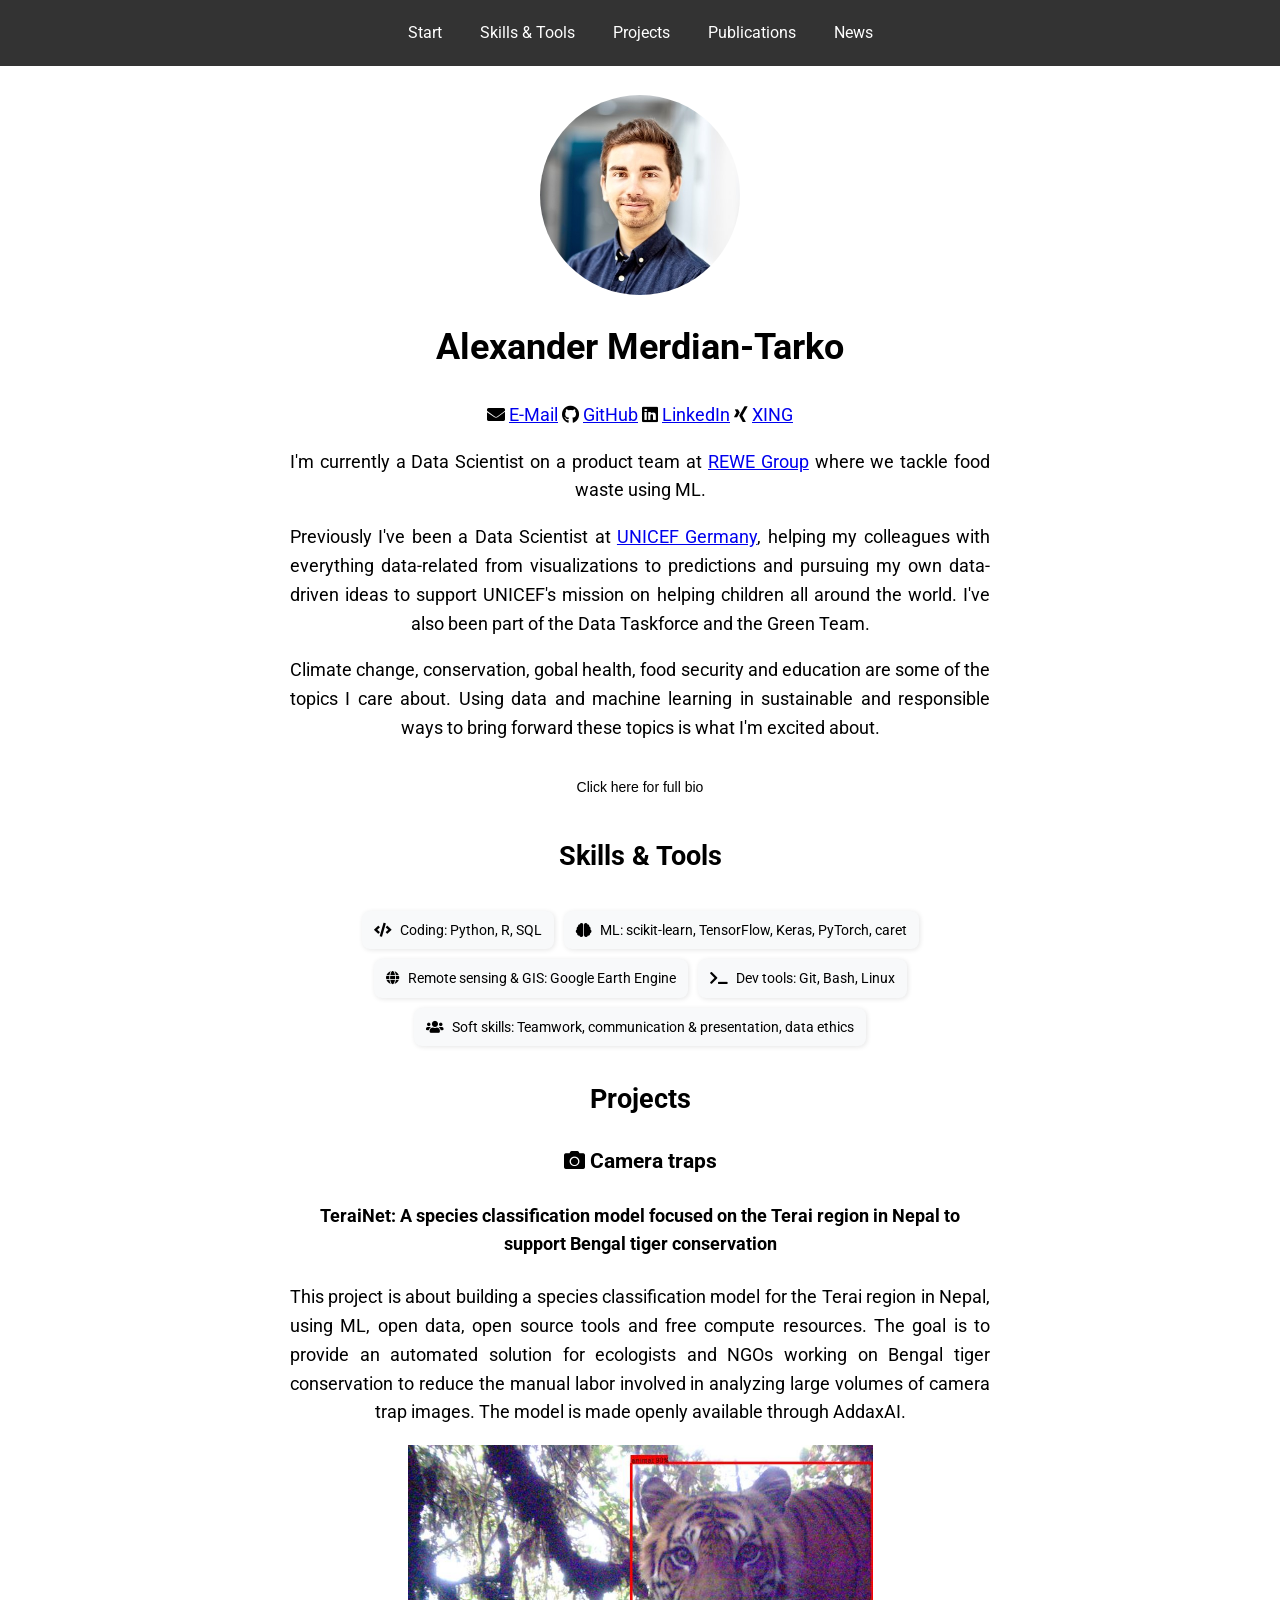
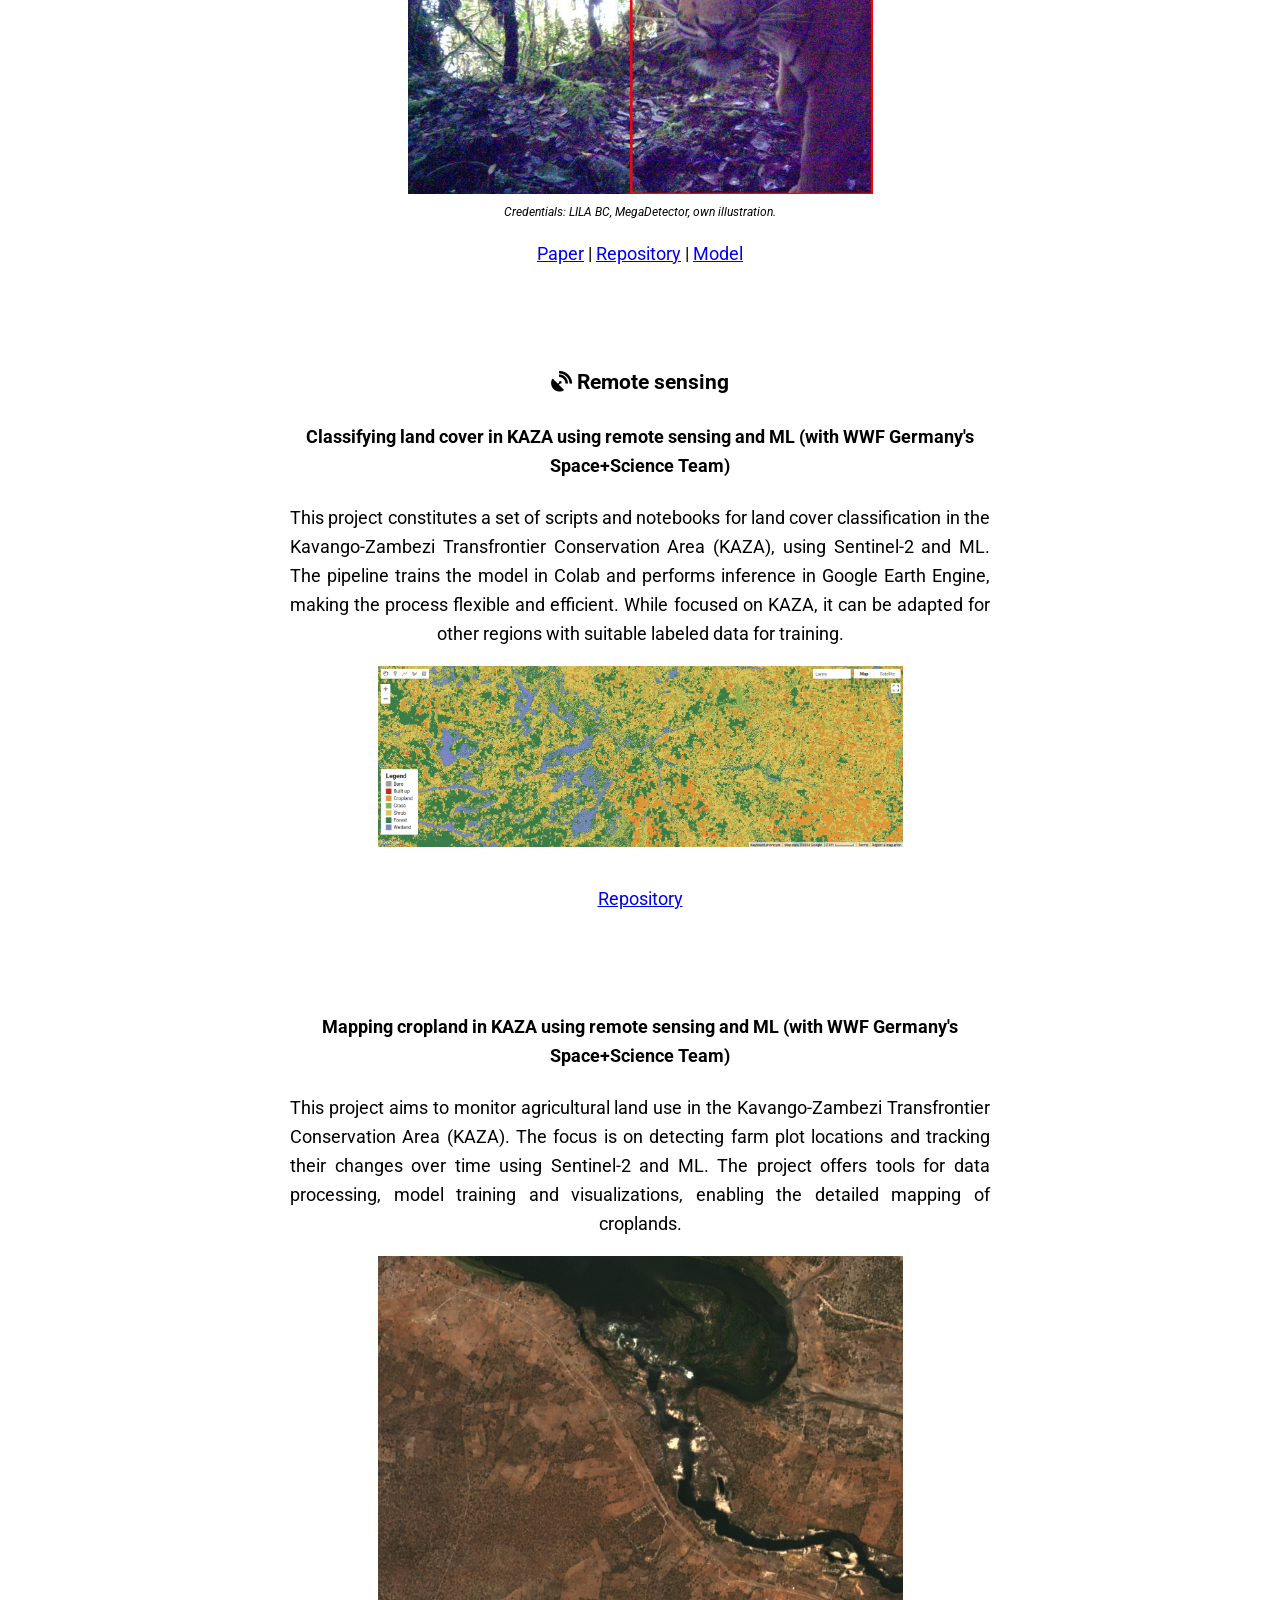
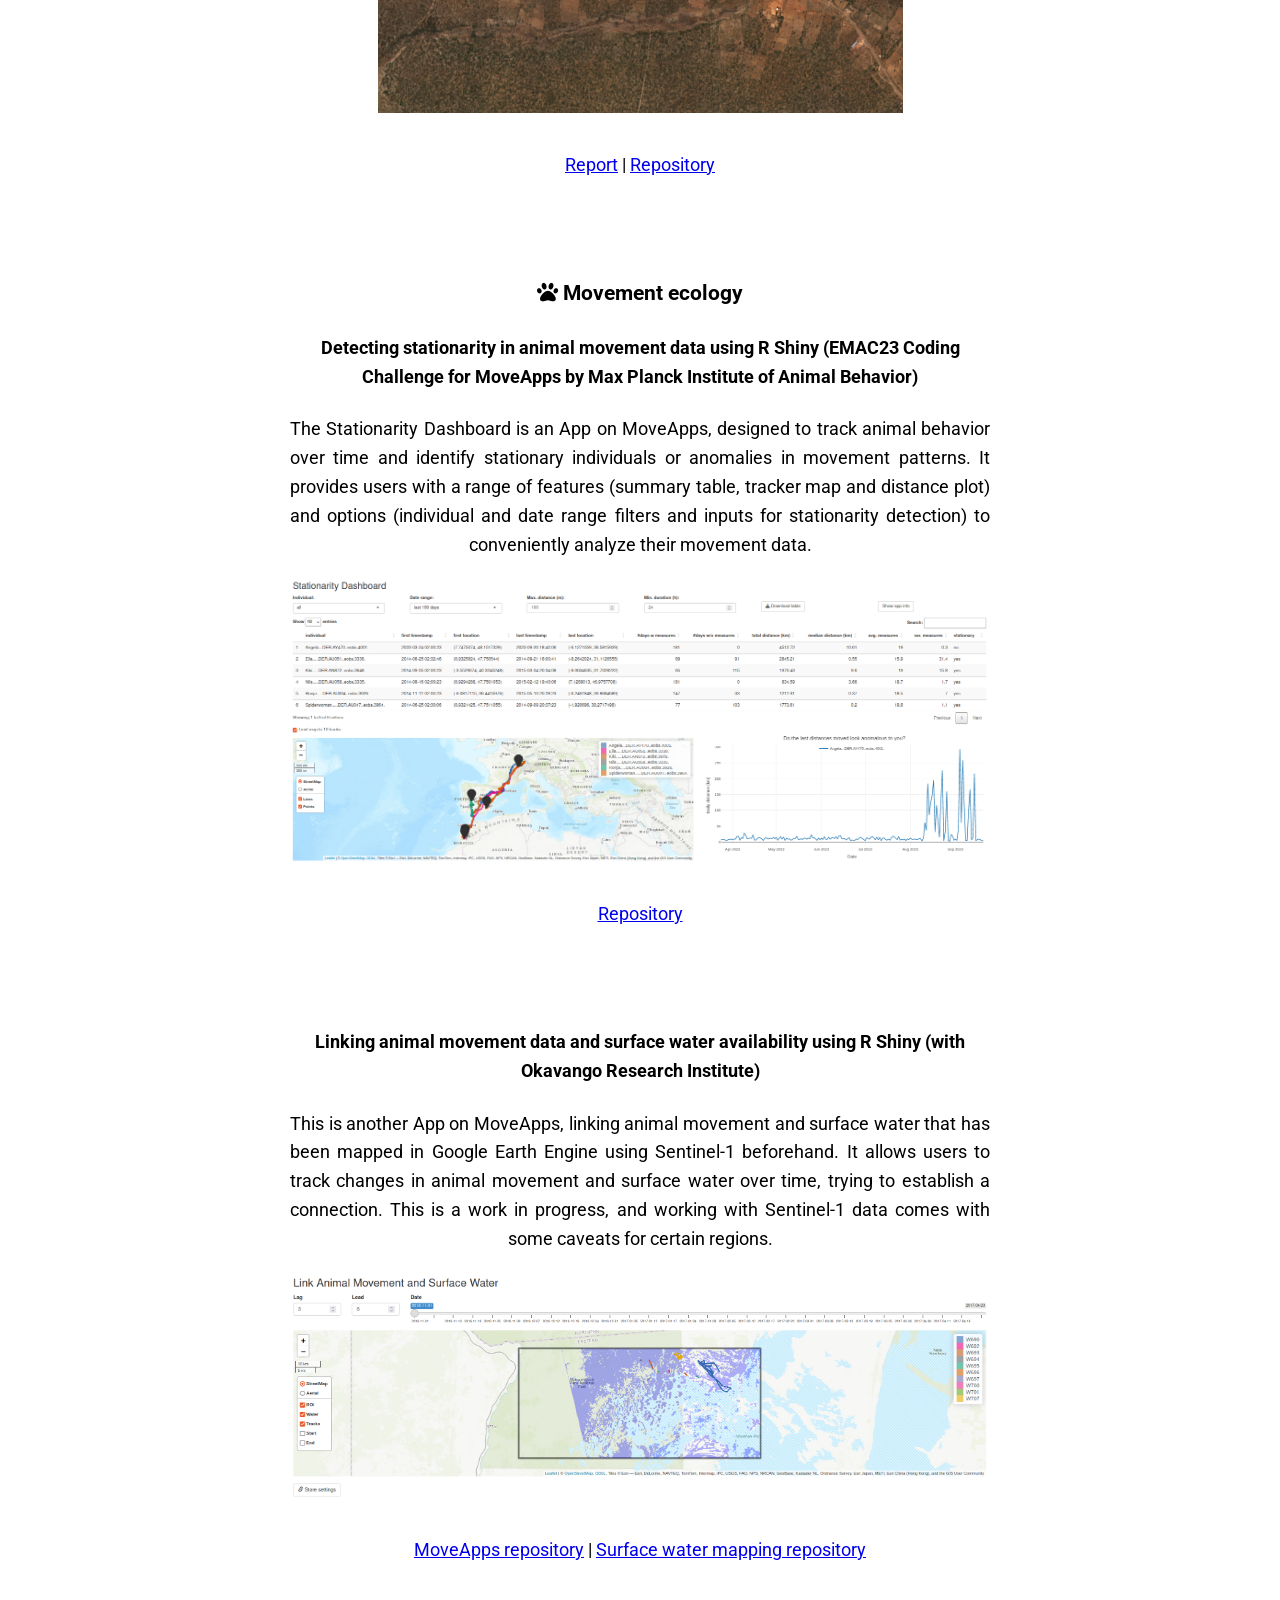
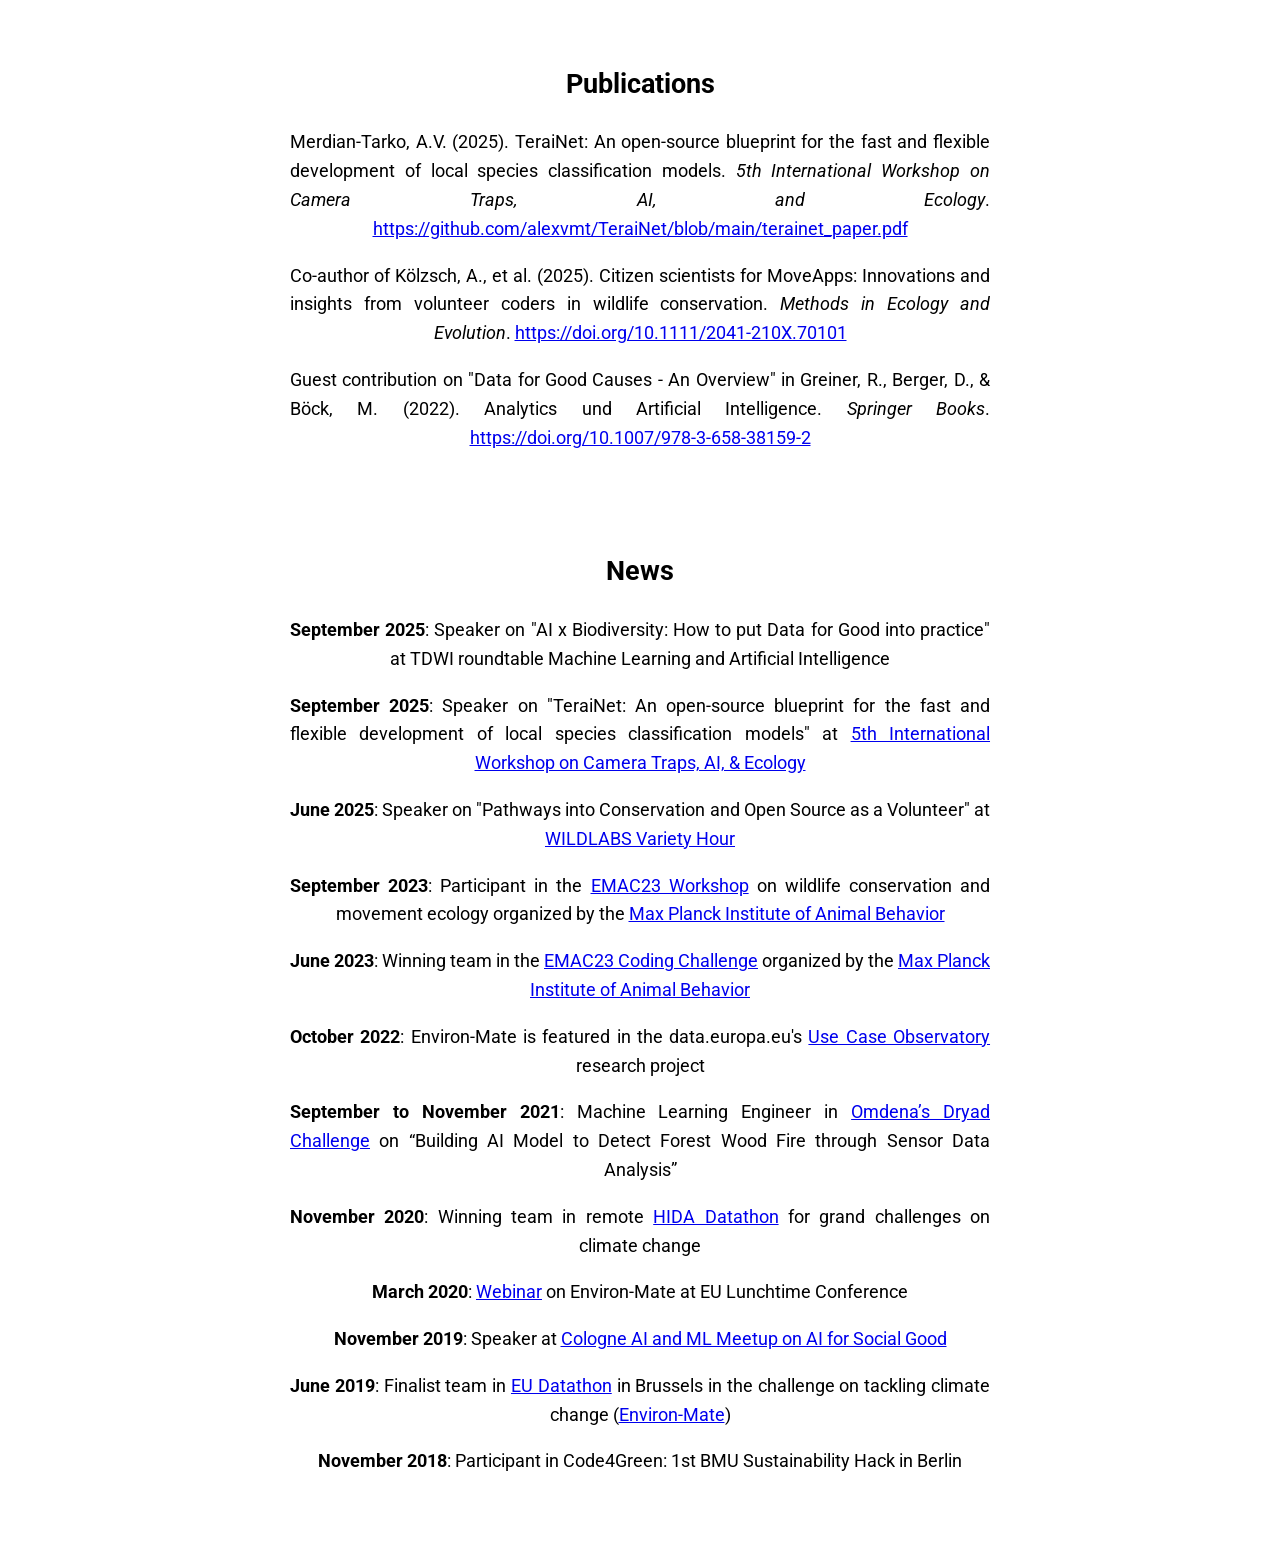
==== commit 83d5dff3: "add terainet paper" ====
--- a/index.html
+++ b/index.html
@@ -258,7 +258,8 @@
 			<figcaption>Credentials: LILA BC, MegaDetector, own illustration.</figcaption>
 		</figure>
 		<p>
-			<a href="https://github.com/alexvmt/TeraiNet">Repository</a> |
+			<a href="https://github.com/alexvmt/TeraiNet/blob/main/terainet_paper.pdf">Paper</a> |
+                        <a href="https://github.com/alexvmt/TeraiNet">Repository</a> |
 			<a href="https://huggingface.co/alexvmt/TeraiNet/tree/main">Model</a>
 		</p>
 		<br><br>
@@ -319,6 +320,9 @@
 			<br><br>
 		<h2 id="publications">Publications</h2>
 		<p>
+			Merdian-Tarko, A.V. (2025). TeraiNet: An open-source blueprint for the fast and flexible development of local species classification models. <i>5th International Workshop on Camera Traps, AI, and Ecology</i>. <a href="https://github.com/alexvmt/TeraiNet/blob/main/terainet_paper.pdf" target="_blank">https://github.com/alexvmt/TeraiNet/blob/main/terainet_paper.pdf</a>
+		</p>
+                <p>
 			Co-author of Kölzsch, A., et al. (2025). Citizen scientists for MoveApps: Innovations and insights from volunteer coders in wildlife conservation. <i>Methods in Ecology and Evolution</i>. <a href="https://doi.org/10.1111/2041-210X.70101" target="_blank">https://doi.org/10.1111/2041-210X.70101</a>
 		</p>
 		<p>
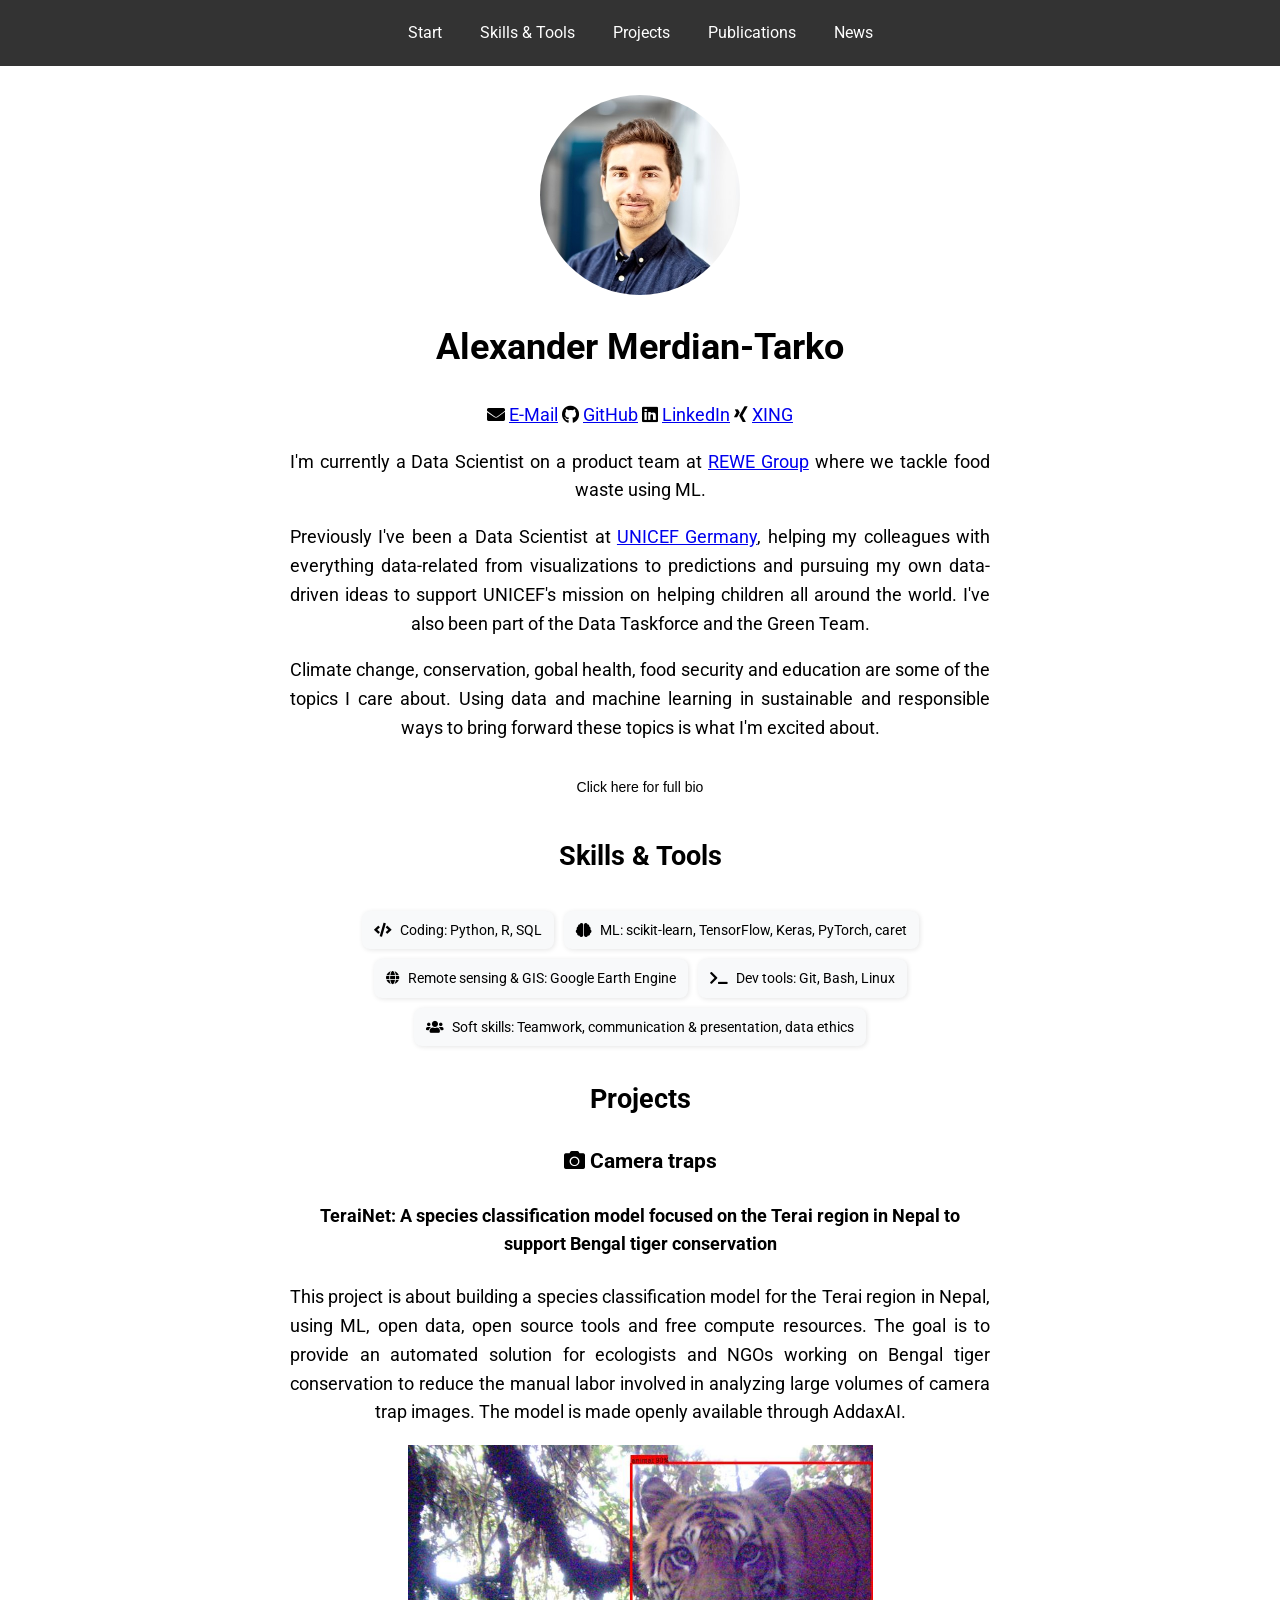
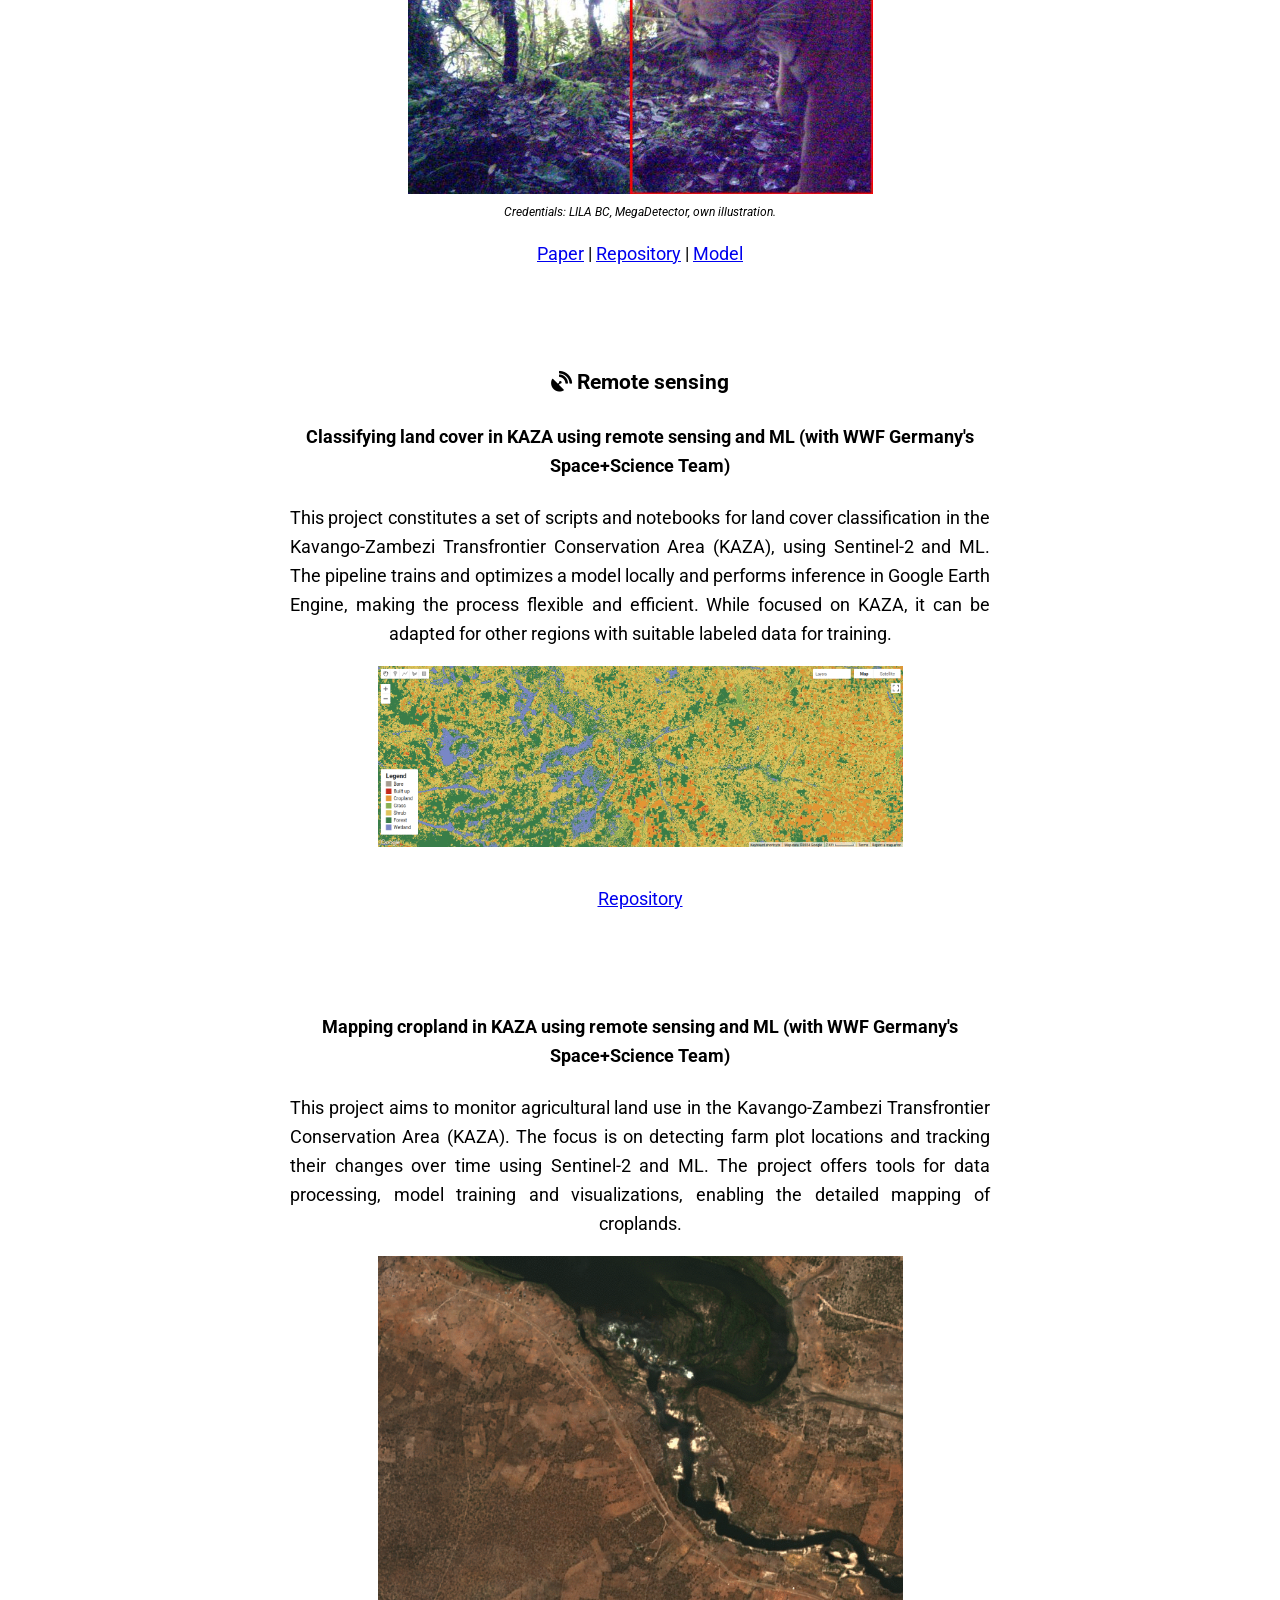
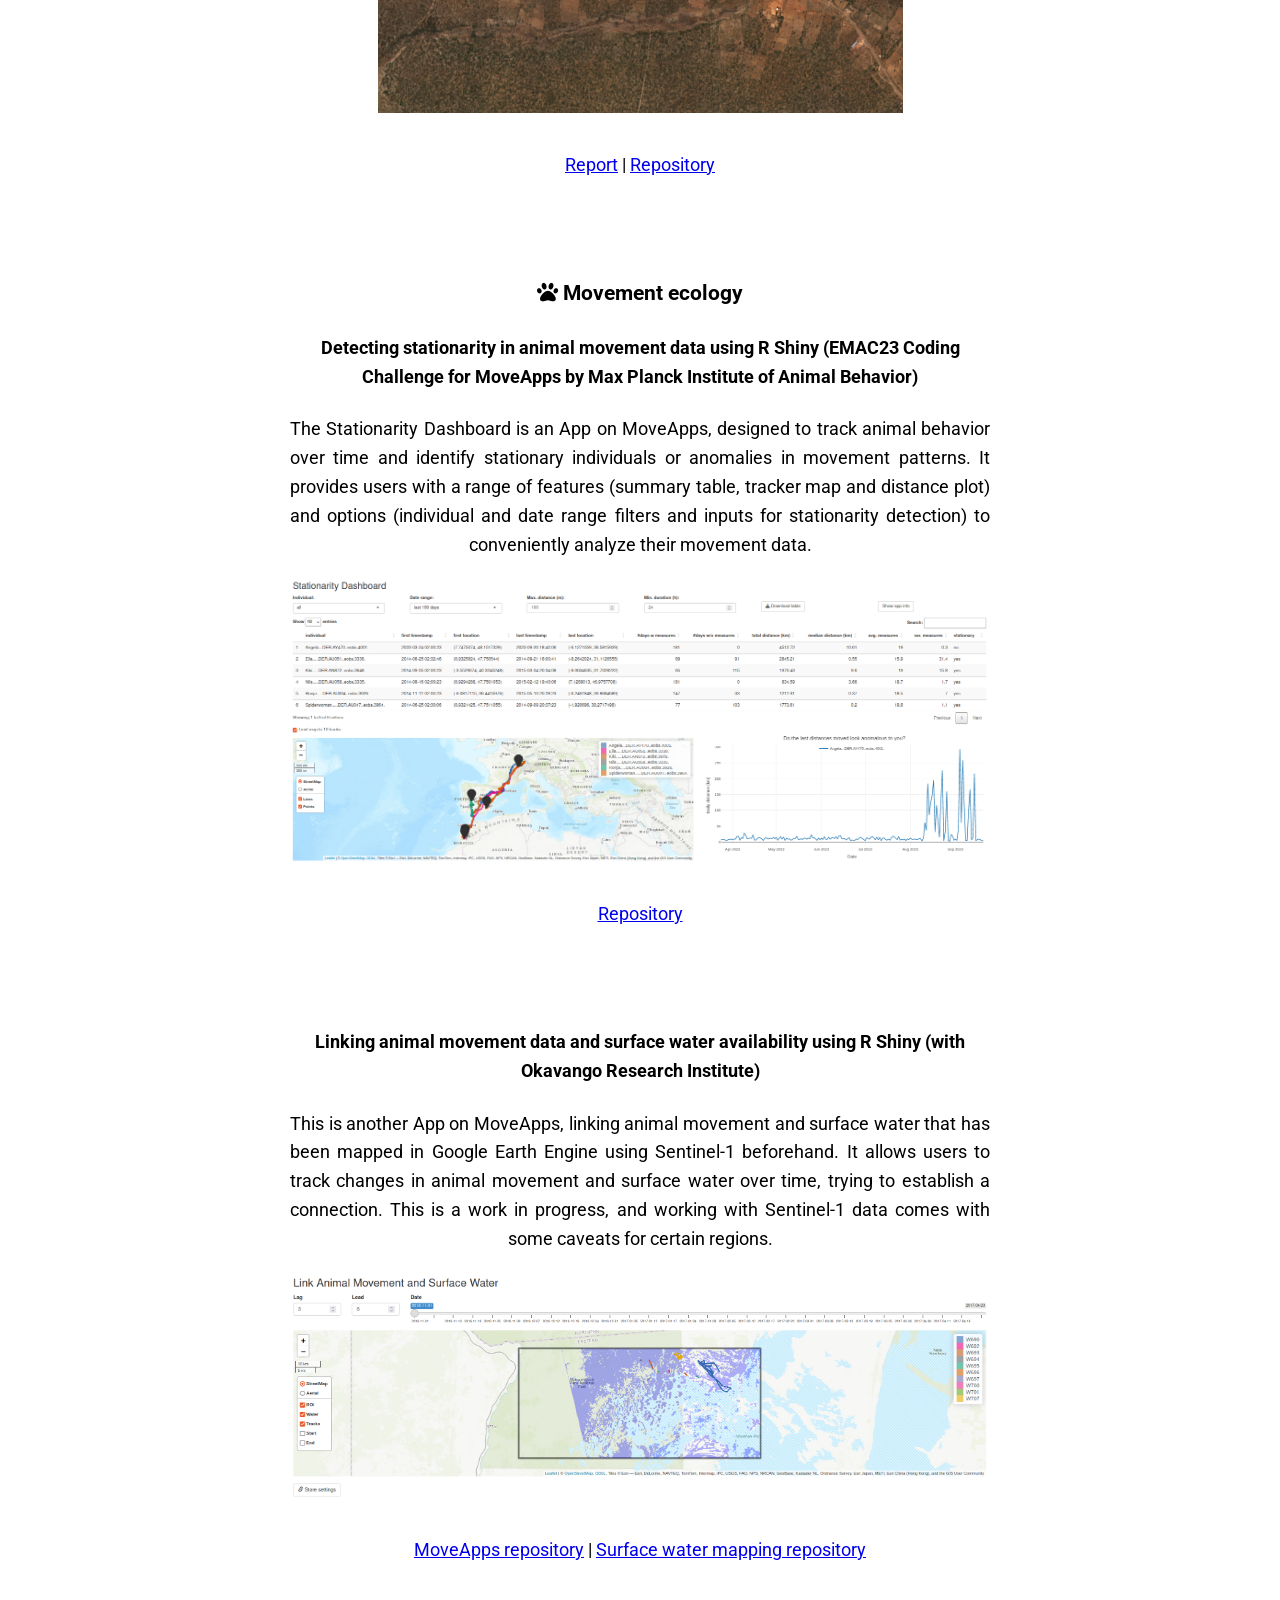
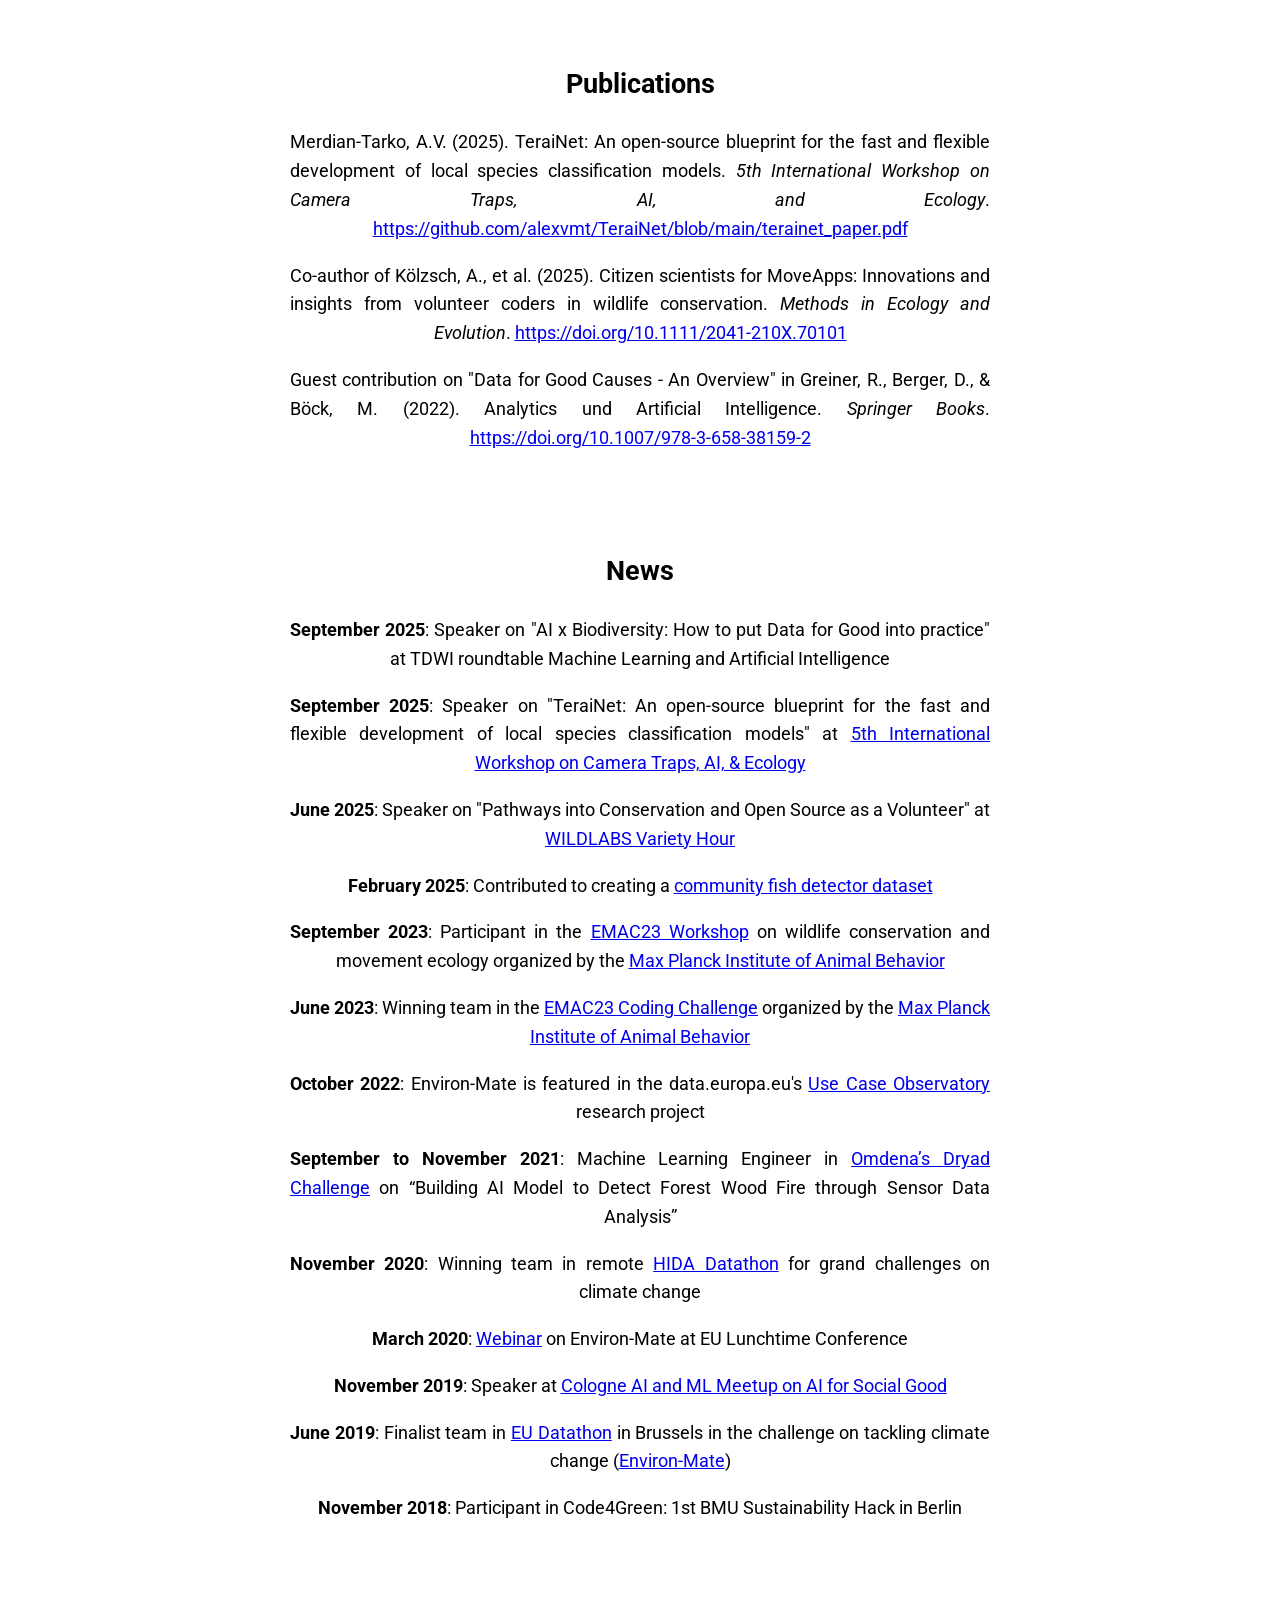
==== commit 9f65dee3: "update project info and news" ====
--- a/index.html
+++ b/index.html
@@ -268,7 +268,7 @@
 		<p>
 			This project constitutes a set of scripts and notebooks for land cover classification in the Kavango-Zambezi 
 			Transfrontier Conservation Area (KAZA), using Sentinel-2 and ML.
-			The pipeline trains the model in Colab and performs inference in Google Earth Engine, making the process flexible and efficient.
+			The pipeline trains and optimizes a model locally and performs inference in Google Earth Engine, making the process flexible and efficient.
 			While focused on KAZA, it can be adapted for other regions with suitable labeled data for training.
 		</p>
 		<p>
@@ -338,6 +338,9 @@
 		</p>		
 		<p>
 			<strong>June 2025</strong>: Speaker on "Pathways into Conservation and Open Source as a Volunteer" at <a href="https://wildlabs.net/event/variety-hour-june-2025">WILDLABS Variety Hour</a>
+		</p>
+		<p>
+			<strong>February 2025</strong>: Contributed to creating a <a href="https://github.com/filippovarini/community-fish-detector-dataset">community fish detector dataset</a>
 		</p>
 		<p>
 			<strong>September 2023</strong>: Participant in the <a href="https://www.ab.mpg.de/events/35372/332793">EMAC23 Workshop</a> on wildlife conservation and movement ecology organized by the <a href="https://www.ab.mpg.de/">Max Planck Institute of Animal Behavior</a>
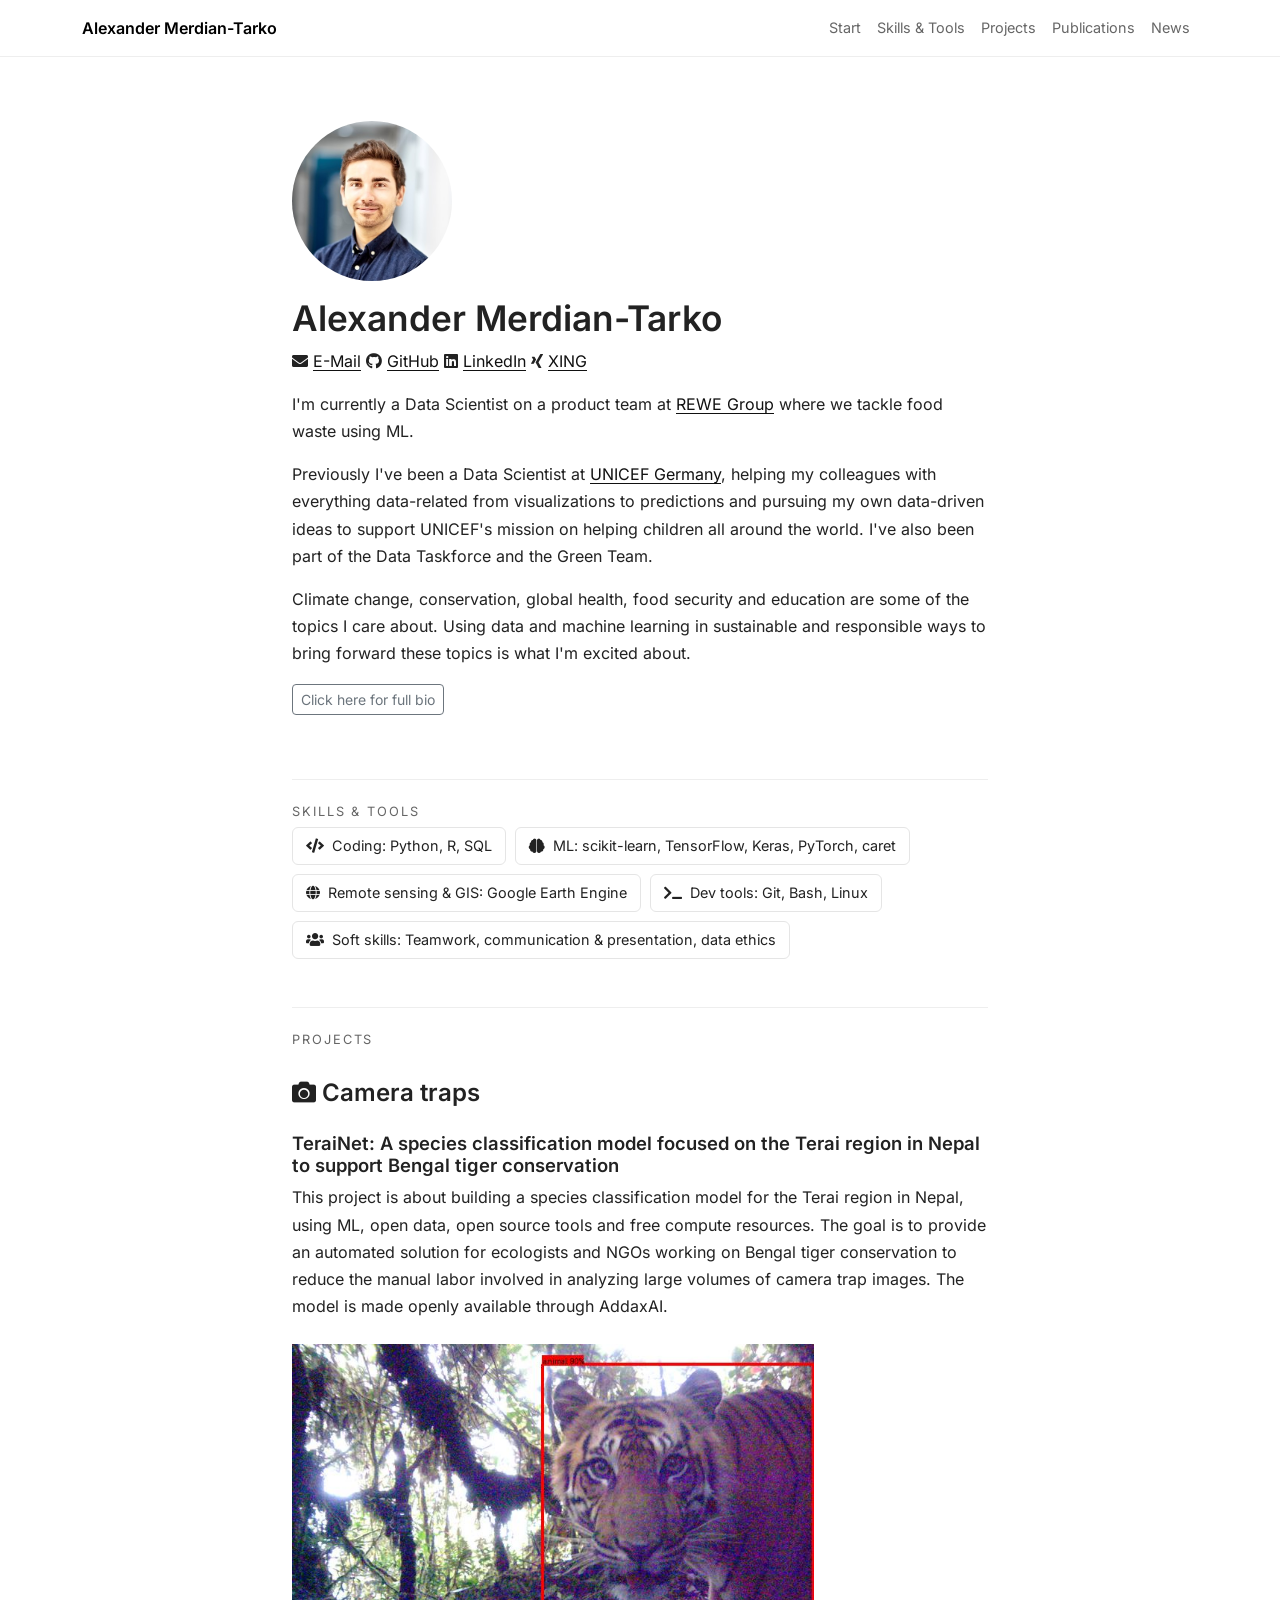
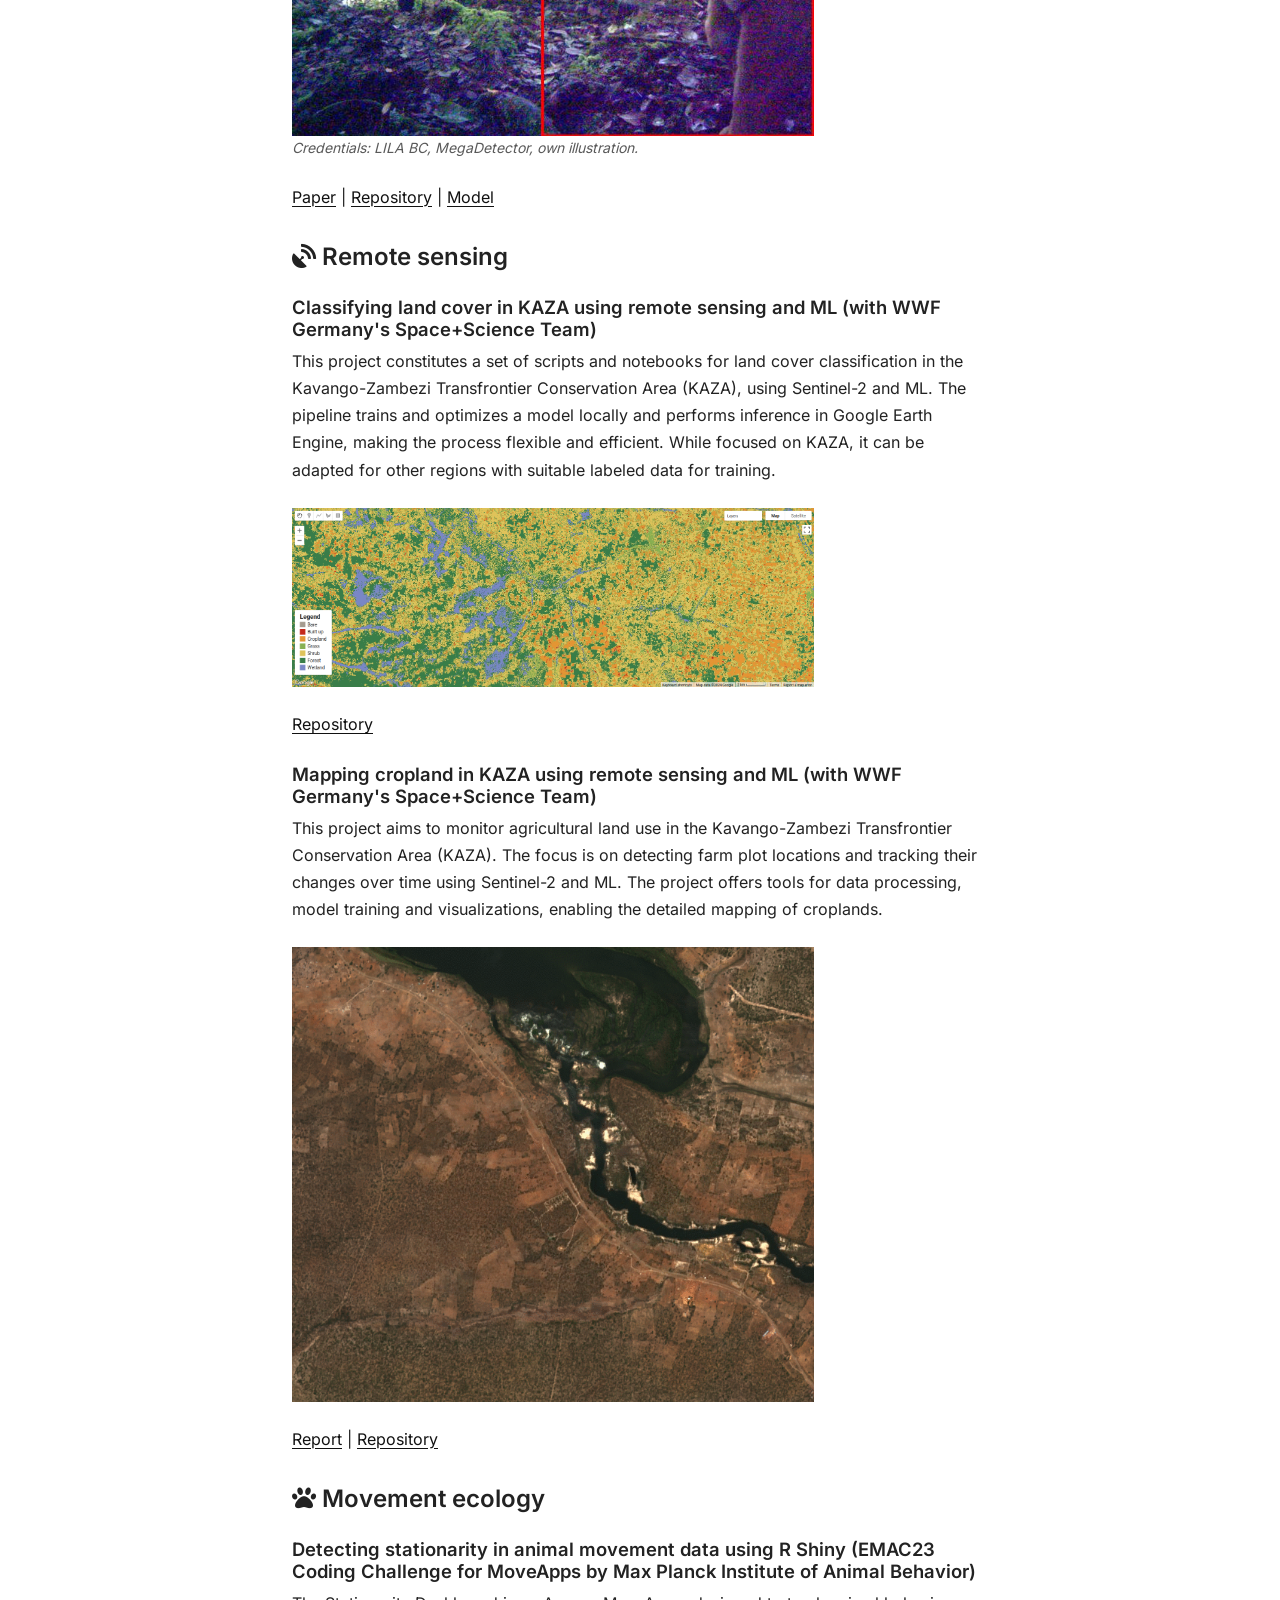
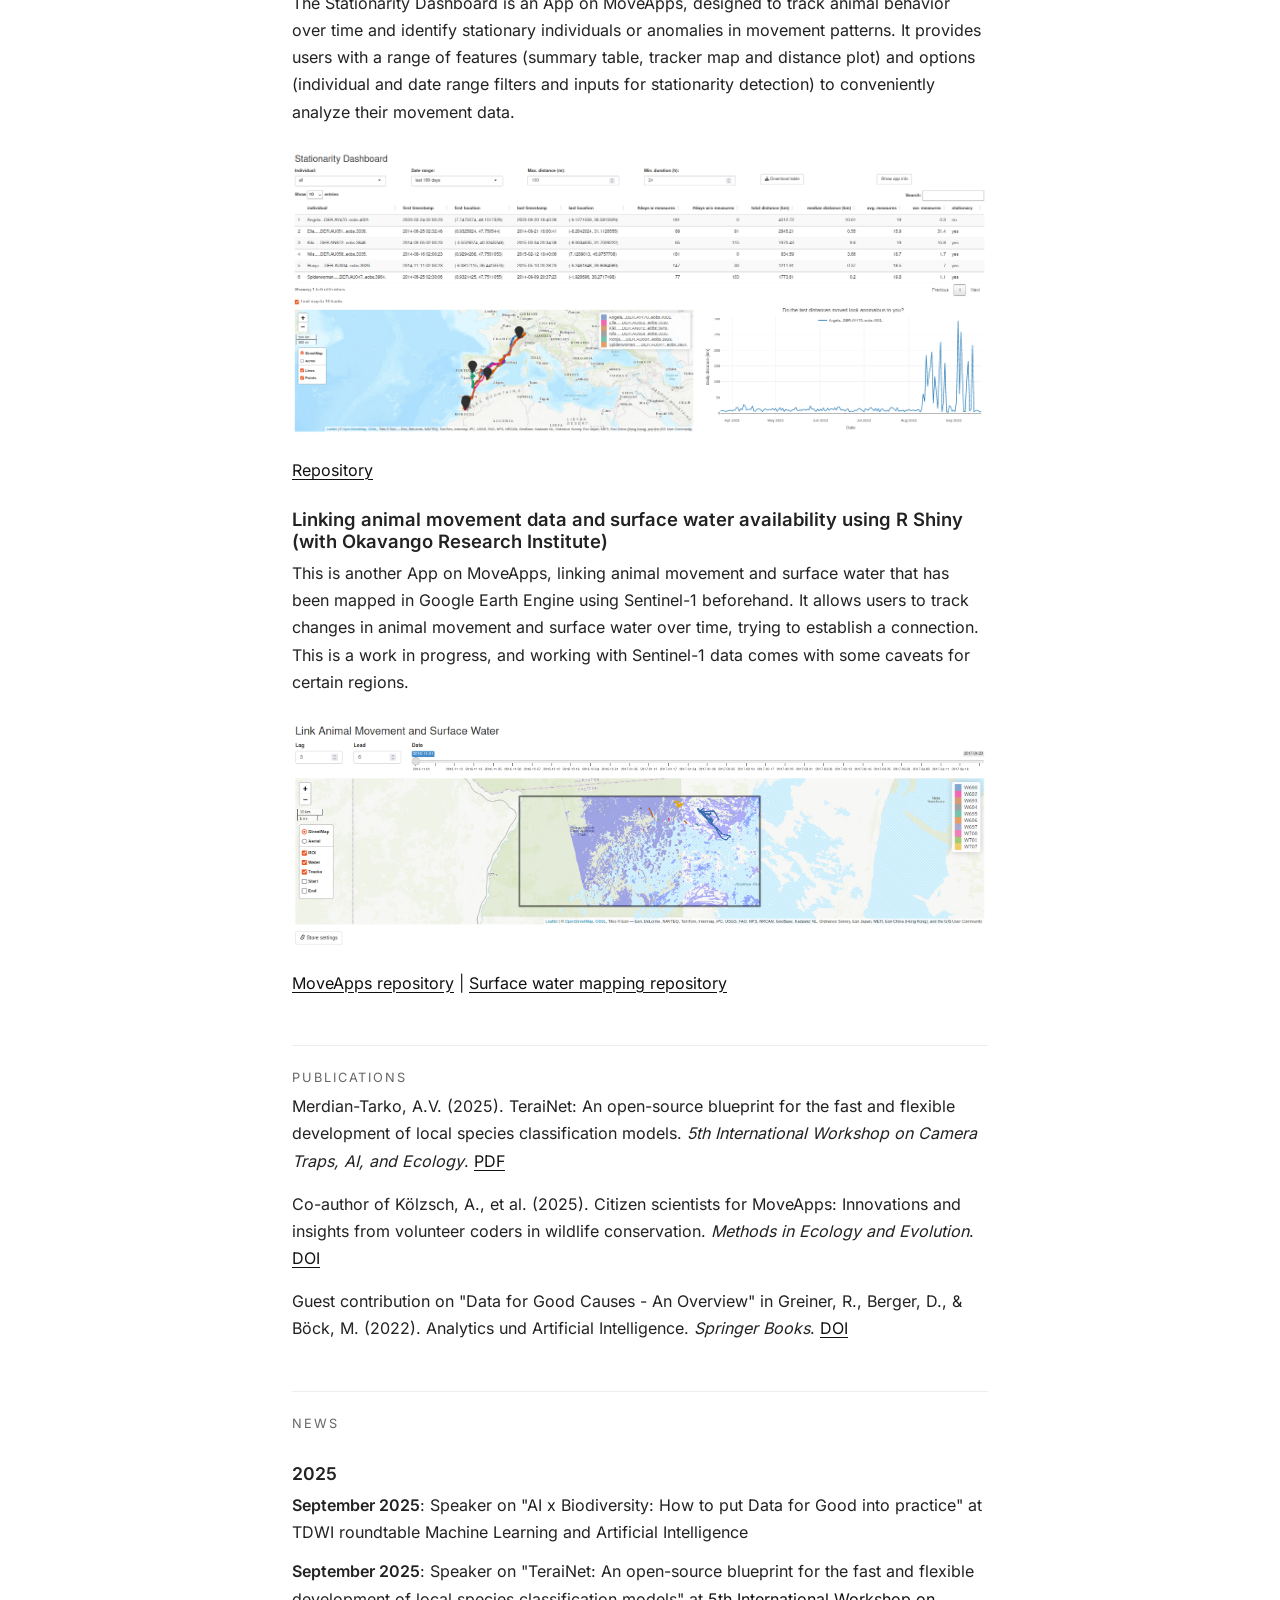
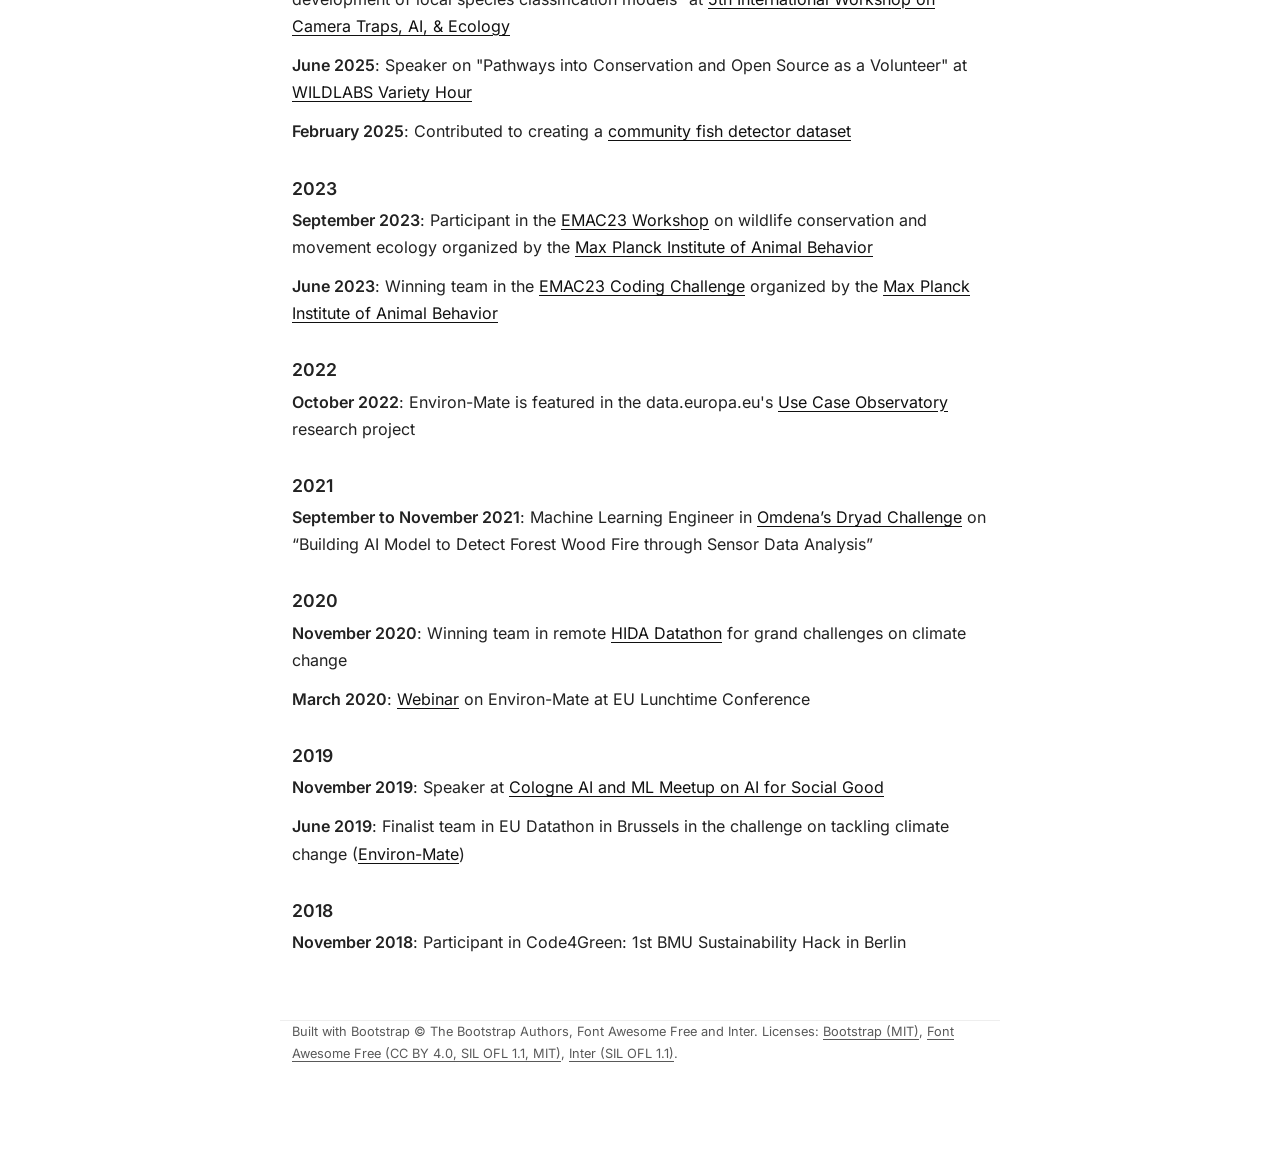
==== commit 0960f19c: "refactoring" ====
--- a/index.html
+++ b/index.html
@@ -1,391 +1,264 @@
 <!DOCTYPE html>
-<html>
+<html lang="en">
 	<head>
+		<meta charset="utf-8">
 		<title>Alexander Merdian-Tarko</title>
 		<meta name="viewport" content="width=device-width, initial-scale=1.0">
-		<link rel="icon" type="image/png" href="favicon.png" sizes="48x48">
-		<link rel="preconnect" href="https://fonts.googleapis.com">
-		<link rel="preconnect" href="https://fonts.gstatic.com" crossorigin>
-		<link href="https://fonts.googleapis.com/css2?family=Roboto:wght@100;300&display=swap" rel="stylesheet">
-		<link href="https://cdnjs.cloudflare.com/ajax/libs/font-awesome/5.15.4/css/all.min.css" rel="stylesheet">
-		<style>
-			/* navbar */
-			.navbar {
-			position: fixed;
-			top: 0;
-			left: 0;
-			width: 100%;
-			background-color: #333;
-			padding: 10px 0;
-			display: flex;
-			justify-content: center;
-			gap: 10px;
-			flex-wrap: wrap; /* Allows wrapping on smaller screens */
-			z-index: 1000;
-			}
-			.navbar a {
-			color: white;
-			padding: 10px 14px;
-			text-decoration: none;
-			text-align: center;
-			font-size: 16px;
-			}
-			.navbar a:hover {
-			background-color: #ddd;
-			color: black;
-			}
-			/* Back to Start button */
-			#back-to-start {
-			position: fixed;
-			bottom: 15px;
-			right: 15px;
-			background-color: #333;
-			color: white;
-			padding: 14px 18px;
-			border-radius: 50px;
-			cursor: pointer;
-			display: none; /* Hidden by default */
-			font-size: 14px;
-			box-shadow: 2px 2px 10px rgba(0, 0, 0, 0.2);
-			}
-			#back-to-start:hover {
-			background-color: #ddd;
-			color: black;
-			}
-			/* body styling */
-			body {
-			font-family: "Roboto", sans-serif;
-			margin: 0 auto;
-			padding: 70px 20px; /* prevents content from being hidden under navbar */
-			max-width: 700px;
-			line-height: 1.6; /* better readability */
-			font-size: 18px; /* adjusts for better mobile experience */
-			}
-			/* responsive design */
-			@media (max-width: 600px) {
-			.navbar {
-			gap: 5px;
-			padding: 8px 0;
-			}
-			.navbar a {
-			font-size: 14px;
-			padding: 8px 12px;
-			}
-			#back-to-start {
-			padding: 12px 16px;
-			font-size: 12px;
-			}
-			}
-			h1 {
-			text-align: center;
-			font-size: 34
-			}
-			h2 {
-			text-align: center;
-			font-size: 32
-			}
-			h3 {
-			text-align: center;
-			font-size: 26
-			}
-			h4 {
-			text-align: center;
-			font-size: 22
-			}
-			p {
-			text-align: justify;
-			text-align-last: center;
-			font-size: 18px
-			}
-			div {
-			text-align: center;
-			font-size: 18px
-			}
-			figure {
-			text-align: justify;
-			text-align-last: center;
-			font-size: 18px
-			}
-			figcaption {
-			text-align: justify;
-			text-align-last: center;
-			font-size: 12px;
-			font-style: italic
-			}
-			#profile_picture {
-			height:200px;
-			width:200px;
-			border-radius:50%;
-			overflow:hidden;
-			display: block;
-			margin-top: 25px;
-			margin-left: auto;
-			margin-right: auto
-			}
-			.collapsible {
-			background-color: white;
-			color: black;
-			cursor: pointer;
-			padding: 18px;
-			width: 100%;
-			border: none;
-			text-align: center;
-			outline: none;
-			font-size: 14px
-			}
-			.active, .collapsible: hover {
-			background-color: white
-			}
-			.content {
-			display: none;
-			overflow: hidden;
-			background-color: white
-			}
-			/* skills container */
-			.skills-container {
-			display: flex;
-			flex-wrap: wrap;
-			justify-content: center;
-			gap: 10px;
-			padding: 10px;
-			}
-			.skill-item {
-			background: #f8f9fa;
-			padding: 8px 12px;
-			border-radius: 8px;
-			font-size: 14px;
-			box-shadow: 1px 1px 5px rgba(0, 0, 0, 0.1);
-			display: flex;
-			align-items: center;
-			gap: 8px;
-			}
-		</style>
+		<meta name="description" content="Data Scientist at REWE Group tackling food waste with ML. Previously UNICEF Germany. Interested in climate, conservation, global health and responsible data science.">
+		<meta name="author" content="Alexander Merdian-Tarko">
+		<meta name="theme-color" content="#333333">
+		<link rel="canonical" href="https://alexvmt.github.io/">
+		<meta property="og:type" content="website">
+		<meta property="og:title" content="Alexander Merdian-Tarko">
+		<meta property="og:description" content="Data Scientist at REWE Group tackling food waste with ML. Previously UNICEF Germany. Interested in climate, conservation, global health and responsible data science.">
+		<meta property="og:url" content="https://alexvmt.github.io/">
+		<meta property="og:image" content="https://alexvmt.github.io/assets/profile_picture.jpg">
+		<meta property="og:image:alt" content="Portrait of Alexander Merdian-Tarko">
+		<meta name="twitter:card" content="summary">
+		<link rel="icon" type="image/png" href="favicon.png" sizes="160x160">
+		<link rel="apple-touch-icon" href="assets/apple-touch-icon.png">
+		<link rel="manifest" href="site.webmanifest">
+		<link href="assets/vendor/bootstrap/bootstrap.min.css" rel="stylesheet">
+		<link href="assets/vendor/fontawesome/css/all.min.css" rel="stylesheet">
+		<link href="style.css" rel="stylesheet">
 	</head>
 	<body id="start">
-		<div class="navbar">
-			<a href="#start">Start</a>
-			<a href="#skills">Skills & Tools</a>
-			<a href="#projects">Projects</a>
-			<a href="#publications">Publications</a>
-			<a href="#news">News</a>
-		</div>
-		<div id="profile_picture" class="center">
-			<img src="profile_picture.jpg" alt="profile_picture" class="center" style="width:200px">
-		</div>
-		<h1>Alexander Merdian-Tarko</h1>
-		<p>
-			<i class="fas fa-envelope"></i> <a href="mailto:alexandermerdiantarko@gmail.com">E-Mail</a>
-			<i class="fab fa-github"></i> <a href="https://github.com/alexvmt">GitHub</a>
-			<i class="fab fa-linkedin"></i> <a href="https://www.linkedin.com/in/alexandermerdiantarko/">LinkedIn</a>
-			<i class="fab fa-xing"></i> <a href="https://www.xing.com/profile/Alexander_MerdianTarko/cv">XING</a>
-		</p>
-		<p>
-			I'm currently a Data Scientist on a product team at <a href="https://www.rewe-group.com/en/">REWE Group<a/>
-			where we tackle food waste using ML.
-		</p>
-		<p>
-		Previously I've been a Data Scientist at <a href="https://www.unicef.de/">UNICEF Germany</a>,
-		helping my colleagues with everything data-related from visualizations to predictions
-		and pursuing my own data-driven ideas to support UNICEF's mission on helping children all around the world.
-		I've also been part of the Data Taskforce and the Green Team.
-		</p>
-		<p>
-			Climate change, conservation, gobal health, food security and education are some of the topics I care about.
-			Using data and machine learning in sustainable and responsible ways to bring forward these topics is what I'm excited about.
-		</p>
-		<!-- click here for full bio button -->
-		<button type="button" class="collapsible">Click here for full bio</button>
-		<div class="content">
-			<p>
-				I did my MSc in Business Administration, Media and Technology Managment at the University of Cologne in Germany,
-				focussing on Data Science, Technology Management and Digital Transformation.
-				I was a member of Enactus and spent a term abroad at the Indian Institute of Management Ahmedabad in India.
-				I worked at the digital consultancy <a href="https://www.feld-m.de/en/">FELD M</a> in Munich
-				as an intern and working student (Digital Analytics)
-				and at the tech start-up <a href="https://www.metals-hub.com/">Metalshub</a> in Düsseldorf
-				as a working student (Entrepreneurship and Marketing).
-			</p>
-			<p>
-				I did my BSc in Economics and Business Administration at the University of Tübingen in Germany.
-				During my bachelor's I was a member of our faculty's student council and Market Team.
-				I spent a term abroad at Lomonosov Moscow State University in Russia and another one at Oregon State University in the U. S.
-				I worked at the tech start-up <a href="https://kreatize.com/">Kreatize</a> in Berlin
-				as an intern and working student (Business Development and Product Management).
-			</p>
-			<p>
-				Besides, I enjoy learning about astronomy, philosophy and vegan/regional/seasonal cooking.
-				I'm a member of the <a href="https://www.volkssternwartekoeln.de/">public observatory in Cologne</a>.
-				On occasion I like to participate in hackathons with a positive societal impact.
-			<p/>
-		</div>
+		<a class="skip-link" href="#main">Skip to content</a>
+		<nav class="navbar navbar-expand-md sticky-top" aria-label="Main">
+			<div class="container">
+				<a class="navbar-brand" href="#start">Alexander Merdian-Tarko</a>
+				<button class="navbar-toggler" type="button" data-bs-toggle="collapse" data-bs-target="#nav" aria-controls="nav" aria-expanded="false" aria-label="Toggle navigation"><span class="navbar-toggler-icon"></span></button>
+				<div class="collapse navbar-collapse" id="nav">
+					<ul class="navbar-nav ms-auto">
+<li class="nav-item"><a class="nav-link" href="#start">Start</a></li>
+<li class="nav-item"><a class="nav-link" href="#skills">Skills &amp; Tools</a></li>
+<li class="nav-item"><a class="nav-link" href="#projects">Projects</a></li>
+<li class="nav-item"><a class="nav-link" href="#publications">Publications</a></li>
+<li class="nav-item"><a class="nav-link" href="#news">News</a></li>
+					</ul>
+				</div>
+			</div>
+		</nav>
+		<main id="main" class="container page py-5">
+			<img class="profile" src="assets/profile_picture.jpg" alt="Portrait of Alexander Merdian-Tarko" width="200" height="200">
+			<h1>Alexander Merdian-Tarko</h1>
+			<p class="contact">
+				<i class="fas fa-envelope" aria-hidden="true"></i> <a class="email" href="#start" data-user="alexandermerdiantarko" data-domain="gmail.com">E-Mail</a>
+				<i class="fab fa-github" aria-hidden="true"></i> <a href="https://github.com/alexvmt">GitHub</a>
+				<i class="fab fa-linkedin" aria-hidden="true"></i> <a href="https://www.linkedin.com/in/alexandermerdiantarko/">LinkedIn</a>
+				<i class="fab fa-xing" aria-hidden="true"></i> <a href="https://www.xing.com/profile/Alexander_MerdianTarko/cv">XING</a>
+			</p>
+			<p>
+				I'm currently a Data Scientist on a product team at <a href="https://www.rewe-group.com/en/">REWE Group</a>
+				where we tackle food waste using ML.
+			</p>
+			<p>
+				Previously I've been a Data Scientist at <a href="https://www.unicef.de/">UNICEF Germany</a>,
+				helping my colleagues with everything data-related from visualizations to predictions
+				and pursuing my own data-driven ideas to support UNICEF's mission on helping children all around the world.
+				I've also been part of the Data Taskforce and the Green Team.
+			</p>
+			<p>
+				Climate change, conservation, global health, food security and education are some of the topics I care about.
+				Using data and machine learning in sustainable and responsible ways to bring forward these topics is what I'm excited about.
+			</p>
+			<!-- click here for full bio button -->
+			<button type="button" class="btn btn-sm btn-outline-secondary bio-toggle" data-bs-toggle="collapse" data-bs-target="#bio" aria-expanded="false" aria-controls="bio">Click here for full bio</button>
+			<div class="collapse" id="bio">
+				<p>
+					I did my MSc in Business Administration, Media and Technology Management at the University of Cologne in Germany,
+					focusing on Data Science, Technology Management and Digital Transformation.
+					I was a member of Enactus and spent a term abroad at the Indian Institute of Management Ahmedabad in India.
+					I worked at the digital consultancy <a href="https://www.feld-m.de/en/">FELD M</a> in Munich
+					as an intern and working student (Digital Analytics)
+					and at the tech start-up <a href="https://www.metals-hub.com/">Metalshub</a> in Düsseldorf
+					as a working student (Entrepreneurship and Marketing).
+				</p>
+				<p>
+					I did my BSc in Economics and Business Administration at the University of Tübingen in Germany.
+					During my bachelor's I was a member of our faculty's student council and Market Team.
+					I spent a term abroad at Lomonosov Moscow State University in Russia and another one at Oregon State University in the U. S.
+					I worked at the tech start-up <a href="https://kreatize.com/">Kreatize</a> in Berlin
+					as an intern and working student (Business Development and Product Management).
+				</p>
+				<p>
+					Besides, I enjoy learning about astronomy, philosophy and vegan/regional/seasonal cooking.
+					I'm a member of the <a href="https://www.volkssternwartekoeln.de/">public observatory in Cologne</a>.
+					On occasion I like to participate in hackathons with a positive societal impact.
+				</p>
+			</div>
+			<section id="skills" aria-labelledby="skills-title">
+				<h2 id="skills-title">Skills &amp; Tools</h2>
+				<div class="skills-container">
+					<div class="skill-item"><i class="fas fa-code" aria-hidden="true"></i> Coding: Python, R, SQL</div>
+					<div class="skill-item"><i class="fas fa-brain" aria-hidden="true"></i> ML: scikit-learn, TensorFlow, Keras, PyTorch, caret</div>
+					<div class="skill-item"><i class="fas fa-globe" aria-hidden="true"></i> Remote sensing &amp; GIS: Google Earth Engine</div>
+					<div class="skill-item"><i class="fas fa-terminal" aria-hidden="true"></i> Dev tools: Git, Bash, Linux</div>
+					<div class="skill-item"><i class="fas fa-users" aria-hidden="true"></i> Soft skills: Teamwork, communication &amp; presentation, data ethics</div>
+				</div>
+			</section>
+			<section id="projects" aria-labelledby="projects-title">
+				<h2 id="projects-title">Projects</h2>
+				<h3><i class="fas fa-camera" aria-hidden="true"></i> Camera traps</h3>
+				<article class="project">
+					<h4>TeraiNet: A species classification model focused on the Terai region in Nepal to support Bengal tiger conservation</h4>
+					<p>
+						This project is about building a species classification model for the Terai region in Nepal,
+						using ML, open data, open source tools and free compute resources.
+						The goal is to provide an automated solution for ecologists and NGOs working on Bengal tiger conservation
+						to reduce the manual labor involved in analyzing large volumes of camera trap images.
+						The model is made openly available through AddaxAI.
+					</p>
+					<figure class="project-figure">
+						<img class="project-img narrow" src="assets/terainet.jpg" alt="Camera trap photo of a Bengal tiger with a detection box labelled animal 90%" width="700" height="525" loading="lazy">
+						<figcaption>Credentials: LILA BC, MegaDetector, own illustration.</figcaption>
+					</figure>
+					<p class="project-links">
+						<a href="https://github.com/alexvmt/TeraiNet/blob/main/terainet_paper.pdf">Paper</a> |
+						<a href="https://github.com/alexvmt/TeraiNet">Repository</a> |
+						<a href="https://huggingface.co/alexvmt/TeraiNet">Model</a>
+					</p>
+				</article>
+				<h3><i class="fas fa-satellite-dish" aria-hidden="true"></i> Remote sensing</h3>
+				<article class="project">
+					<h4>Classifying land cover in KAZA using remote sensing and ML (with WWF Germany's Space+Science Team)</h4>
+					<p>
+						This project constitutes a set of scripts and notebooks for land cover classification in the Kavango-Zambezi
+						Transfrontier Conservation Area (KAZA), using Sentinel-2 and ML.
+						The pipeline trains and optimizes a model locally and performs inference in Google Earth Engine, making the process flexible and efficient.
+						While focused on KAZA, it can be adapted for other regions with suitable labeled data for training.
+					</p>
+					<figure class="project-figure">
+						<img class="project-img narrow" src="assets/example_land_cover_map.png" alt="Land cover map with a legend for bare, built up, cropland, grass, shrub, forest and wetland" width="1526" height="525" loading="lazy">
+					</figure>
+					<p class="project-links">
+						<a href="https://github.com/alexvmt/land_cover_classification_kaza">Repository</a>
+					</p>
+				</article>
+				<article class="project">
+					<h4>Mapping cropland in KAZA using remote sensing and ML (with WWF Germany's Space+Science Team)</h4>
+					<p>
+						This project aims to monitor agricultural land use in the Kavango-Zambezi Transfrontier Conservation Area (KAZA).
+						The focus is on detecting farm plot locations and tracking their changes over time using Sentinel-2 and ML.
+						The project offers tools for data processing, model training and visualizations, enabling the detailed mapping of croplands.
+					</p>
+					<figure class="project-figure">
+						<img class="project-img narrow" src="assets/cropland_mapping_sioma_2020.gif" alt="Animated satellite imagery of farm plots and a river near Sioma in 2020" width="693" height="603" loading="lazy">
+					</figure>
+					<p class="project-links">
+						<a href="https://github.com/alexvmt/farm_plot_detection/blob/main/report.pdf">Report</a> |
+						<a href="https://github.com/alexvmt/farm_plot_detection">Repository</a>
+					</p>
+				</article>
+				<h3><i class="fas fa-paw" aria-hidden="true"></i> Movement ecology</h3>
+				<article class="project">
+					<h4>Detecting stationarity in animal movement data using R Shiny (EMAC23 Coding Challenge for MoveApps by Max Planck Institute of Animal Behavior)</h4>
+					<p>
+						The Stationarity Dashboard is an App on MoveApps,
+						designed to track animal behavior over time and identify stationary individuals or anomalies in movement patterns.
+						It provides users with a range of features (summary table, tracker map and distance plot)
+						and options (individual and date range filters and inputs for stationarity detection) to conveniently analyze their movement data.
+					</p>
+					<figure class="project-figure">
+						<img class="project-img" src="assets/stationarity_dashboard.png" alt="Stationarity Dashboard with a summary table, a tracker map and a distance plot" width="1522" height="619" loading="lazy">
+					</figure>
+					<p class="project-links">
+						<a href="https://github.com/alexvmt/stationarity_dashboard">Repository</a>
+					</p>
+				</article>
+				<article class="project">
+					<h4>Linking animal movement data and surface water availability using R Shiny (with Okavango Research Institute)</h4>
+					<p>
+						This is another App on MoveApps, linking animal movement and surface water
+						that has been mapped in Google Earth Engine using Sentinel-1 beforehand.
+						It allows users to track changes in animal movement and surface water over time, trying to establish a connection.
+						This is a work in progress, and working with Sentinel-1 data comes with some caveats for certain regions.
+					</p>
+					<figure class="project-figure">
+						<img class="project-img" src="assets/animal_movement_and_surface_water.png" alt="App showing animal tracks and mapped surface water on a map with lag, lead and date controls" width="1910" height="619" loading="lazy">
+					</figure>
+					<p class="project-links">
+						<a href="https://github.com/alexvmt/link-animal-movement-and-surface-water">MoveApps repository</a> |
+						<a href="https://github.com/alexvmt/surface_water_mapping">Surface water mapping repository</a>
+					</p>
+				</article>
+			</section>
+			<section id="publications" aria-labelledby="publications-title">
+				<h2 id="publications-title">Publications</h2>
+				<p>
+					Merdian-Tarko, A.V. (2025). TeraiNet: An open-source blueprint for the fast and flexible development of local species classification models. <i>5th International Workshop on Camera Traps, AI, and Ecology</i>. <a href="https://github.com/alexvmt/TeraiNet/blob/main/terainet_paper.pdf" target="_blank" rel="noopener noreferrer">PDF</a>
+				</p>
+				<p>
+					Co-author of Kölzsch, A., et al. (2025). Citizen scientists for MoveApps: Innovations and insights from volunteer coders in wildlife conservation. <i>Methods in Ecology and Evolution</i>. <a href="https://doi.org/10.1111/2041-210X.70101" target="_blank" rel="noopener noreferrer">DOI</a>
+				</p>
+				<p>
+					Guest contribution on "Data for Good Causes - An Overview" in Greiner, R., Berger, D., &amp; Böck, M. (2022). Analytics und Artificial Intelligence. <i>Springer Books</i>. <a href="https://doi.org/10.1007/978-3-658-38159-2" target="_blank" rel="noopener noreferrer">DOI</a>
+				</p>
+			</section>
+			<section id="news" aria-labelledby="news-title">
+				<h2 id="news-title">News</h2>
+				<h3 class="news-year">2025</h3>
+				<ul class="news-list">
+					<li><time datetime="2025-09">September 2025</time>: Speaker on "AI x Biodiversity: How to put Data for Good into practice" at TDWI roundtable Machine Learning and Artificial Intelligence</li>
+					<li><time datetime="2025-09">September 2025</time>: Speaker on "TeraiNet: An open-source blueprint for the fast and flexible development of local species classification models" at <a href="https://camtrapai.github.io/workshop-2025.html">5th International Workshop on Camera Traps, AI, &amp; Ecology</a></li>
+					<li><time datetime="2025-06">June 2025</time>: Speaker on "Pathways into Conservation and Open Source as a Volunteer" at <a href="https://wildlabs.net/event/variety-hour-june-2025">WILDLABS Variety Hour</a></li>
+					<li><time datetime="2025-02">February 2025</time>: Contributed to creating a <a href="https://github.com/filippovarini/community-fish-detector-dataset">community fish detector dataset</a></li>
+				</ul>
+				<h3 class="news-year">2023</h3>
+				<ul class="news-list">
+					<li><time datetime="2023-09">September 2023</time>: Participant in the <a href="https://www.ab.mpg.de/events/35372/332793">EMAC23 Workshop</a> on wildlife conservation and movement ecology organized by the <a href="https://www.ab.mpg.de/">Max Planck Institute of Animal Behavior</a></li>
+					<li><time datetime="2023-06">June 2023</time>: Winning team in the <a href="https://www.exc.uni-konstanz.de/collective-behaviour/news-and-events/news/details/emac23-coding-challenge-participate-now/">EMAC23 Coding Challenge</a> organized by the <a href="https://www.ab.mpg.de/">Max Planck Institute of Animal Behavior</a></li>
+				</ul>
+				<h3 class="news-year">2022</h3>
+				<ul class="news-list">
+					<li><time datetime="2022-10">October 2022</time>: Environ-Mate is featured in the data.europa.eu's <a href="https://data.europa.eu/en/academy/stories-use-case-observatory">Use Case Observatory</a> research project</li>
+				</ul>
+				<h3 class="news-year">2021</h3>
+				<ul class="news-list">
+					<li><span class="date">September to November 2021</span>: Machine Learning Engineer in <a href="https://omdena.com/projects/wood-fire/">Omdena’s Dryad Challenge</a> on “Building AI Model to Detect Forest Wood Fire through Sensor Data Analysis”</li>
+				</ul>
+				<h3 class="news-year">2020</h3>
+				<ul class="news-list">
+					<li><time datetime="2020-11">November 2020</time>: Winning team in remote <a href="https://www.helmholtz-hida.de/en/events/hida-datathon/">HIDA Datathon</a> for grand challenges on climate change</li>
+					<li><time datetime="2020-03">March 2020</time>: <a href="https://www.youtube.com/watch?v=QJJ3z9TrWFQ">Webinar</a> on Environ-Mate at EU Lunchtime Conference</li>
+				</ul>
+				<h3 class="news-year">2019</h3>
+				<ul class="news-list">
+					<li><time datetime="2019-11">November 2019</time>: Speaker at <a href="https://www.meetup.com/de-DE/cologne-ai-and-machine-learning-meetup/events/263489876/">Cologne AI and ML Meetup on AI for Social Good</a></li>
+					<li><time datetime="2019-06">June 2019</time>: Finalist team in EU Datathon in Brussels in the challenge on tackling climate change (<a href="https://github.com/environ-mate/app">Environ-Mate</a>)</li>
+				</ul>
+				<h3 class="news-year">2018</h3>
+				<ul class="news-list">
+					<li><time datetime="2018-11">November 2018</time>: Participant in Code4Green: 1st BMU Sustainability Hack in Berlin</li>
+				</ul>
+			</section>
+		</main>
+		<footer class="container page site-footer">
+			<p>
+				Built with Bootstrap &copy; The Bootstrap Authors, Font Awesome Free and Inter.
+				Licenses:
+				<a href="assets/vendor/bootstrap/LICENSE.txt">Bootstrap (MIT)</a>,
+				<a href="assets/vendor/fontawesome/LICENSE.txt">Font Awesome Free (CC BY 4.0, SIL OFL 1.1, MIT)</a>,
+				<a href="assets/fonts/inter/LICENSE.txt">Inter (SIL OFL 1.1)</a>.
+			</p>
+		</footer>
+		<button type="button" id="back-to-start" class="btn btn-dark rounded-pill" aria-label="Back to top">↑ Back</button>
+		<script src="assets/vendor/bootstrap/bootstrap.bundle.min.js"></script>
 		<script>
-			// collapse content on button click
-			var coll = document.getElementsByClassName("collapsible");
-			var i;
-			
-			for (i = 0; i < coll.length; i++) {
-				coll[i].addEventListener("click", function() {
-					this.classList.toggle("active");
-					var content = this.nextElementSibling;
-					if (content.style.display === "block") {
-					content.style.display = "none";
-					} else {
-					content.style.display = "block";
-					}
-				});
-				}
-		</script>
-		<h2 id="skills">Skills & Tools</h2>
-		<div class="skills-container">
-			<div class="skill-item"><i class="fas fa-code"></i> Coding: Python, R, SQL</div>
-			<div class="skill-item"><i class="fas fa-brain"></i> ML: scikit-learn, TensorFlow, Keras, PyTorch, caret</div>
-			<div class="skill-item"><i class="fas fa-globe"></i> Remote sensing & GIS: Google Earth Engine</div>
-			<div class="skill-item"><i class="fas fa-terminal"></i> Dev tools: Git, Bash, Linux</div>
-			<div class="skill-item"><i class="fas fa-users"></i> Soft skills: Teamwork, communication & presentation, data ethics</div>
-		</div>
-		<h2 id="projects">Projects</h2>
-		<h3><i class="fas fa-camera"></i> Camera traps</h3>
-		<h4>TeraiNet: A species classification model focused on the Terai region in Nepal to support Bengal tiger conservation</h4>
-		<p>
-			This project is about building a species classification model for the Terai region in Nepal,
-			using ML, open data, open source tools and free compute resources.
-			The goal is to provide an automated solution for ecologists and NGOs working on Bengal tiger conservation
-			to reduce the manual labor involved in analyzing large volumes of camera trap images.
-			The model is made openly available through AddaxAI.
-		</p>
-		<figure>
-			<img src="terainet.jpg" alt="terainet" class="center" style="max-width:75%;height:auto">
-			<figcaption>Credentials: LILA BC, MegaDetector, own illustration.</figcaption>
-		</figure>
-		<p>
-			<a href="https://github.com/alexvmt/TeraiNet/blob/main/terainet_paper.pdf">Paper</a> |
-                        <a href="https://github.com/alexvmt/TeraiNet">Repository</a> |
-			<a href="https://huggingface.co/alexvmt/TeraiNet/tree/main">Model</a>
-		</p>
-		<br><br>
-		<h3><i class="fas fa-satellite-dish"></i> Remote sensing</h3>
-		<h4>Classifying land cover in KAZA using remote sensing and ML (with WWF Germany's Space+Science Team)</h4>
-		<p>
-			This project constitutes a set of scripts and notebooks for land cover classification in the Kavango-Zambezi 
-			Transfrontier Conservation Area (KAZA), using Sentinel-2 and ML.
-			The pipeline trains and optimizes a model locally and performs inference in Google Earth Engine, making the process flexible and efficient.
-			While focused on KAZA, it can be adapted for other regions with suitable labeled data for training.
-		</p>
-		<p>
-			<img src="example_land_cover_map.png" alt="example_land_cover_map" class="center" style="max-width:75%;height:auto">
-			<br><br>
-			<a href="https://github.com/alexvmt/land_cover_classification_kaza">Repository</a>
-		</p>
-		<br><br>
-		<h4>Mapping cropland in KAZA using remote sensing and ML (with WWF Germany's Space+Science Team)</h4>
-		<p>
-			This project aims to monitor agricultural land use in the Kavango-Zambezi Transfrontier Conservation Area (KAZA).
-			The focus is on detecting farm plot locations and tracking their changes over time using Sentinel-2 and ML.
-			The project offers tools for data processing, model training and visualizations, enabling the detailed mapping of croplands.
-		</p>
-		<p>
-			<img src="cropland_mapping_sioma_2020.gif" alt="cropland_mapping_sioma_2020" class="center" style="max-width:75%;height:auto">
-			<br><br>
-			<a href="https://github.com/alexvmt/farm_plot_detection/blob/main/report.pdf">Report</a> |
-			<a href="https://github.com/alexvmt/farm_plot_detection">Repository</a>
-		</p>
-		<br><br>
-		<h3><i class="fas fa-paw"></i> Movement ecology</h3>
-		<h4>Detecting stationarity in animal movement data using R Shiny (EMAC23 Coding Challenge for MoveApps by Max Planck Institute of Animal Behavior)</h4>
-		<p>
-			The Stationarity Dashboard is an App on MoveApps,
-			designed to track animal behavior over time and identify stationary individuals or anomalies in movement patterns.
-			It provides users with a range of features (summary table, tracker map and distance plot)
-			and options (individual and date range filters and inputs for stationarity detection) to conveniently analyze their movement data.
-		</p>
-		<p>
-			<img src="stationarity_dashboard.png" alt="stationarity_dashboard" class="center" style="max-width:100%;height:auto">
-			<br><br>
-			<a href="https://github.com/alexvmt/stationarity_dashboard">Repository</a>
-		<p/>
-			<br><br>
-		<h4>Linking animal movement data and surface water availability using R Shiny (with Okavango Research Institute)</h4>
-		<p>
-			This is another App on MoveApps, linking animal movement and surface water
-			that has been mapped in Google Earth Engine using Sentinel-1 beforehand.
-			It allows users to track changes in animal movement and surface water over time, trying to establish a connection.
-			This is a work in progress, and working with Sentinel-1 data comes with some caveats for certain regions.
-		</p>
-		<p>
-			<img src="animal_movement_and_surface_water.png" alt="animal_movement_and_surface_water" class="center" style="max-width:100%;height:auto">
-			<br><br>
-			<a href="https://github.com/alexvmt/link-animal-movement-and-surface-water">MoveApps repository</a> |
-			<a href="https://github.com/alexvmt/surface_water_mapping">Surface water mapping repository</a>
-		<p/>
-			<br><br>
-		<h2 id="publications">Publications</h2>
-		<p>
-			Merdian-Tarko, A.V. (2025). TeraiNet: An open-source blueprint for the fast and flexible development of local species classification models. <i>5th International Workshop on Camera Traps, AI, and Ecology</i>. <a href="https://github.com/alexvmt/TeraiNet/blob/main/terainet_paper.pdf" target="_blank">https://github.com/alexvmt/TeraiNet/blob/main/terainet_paper.pdf</a>
-		</p>
-                <p>
-			Co-author of Kölzsch, A., et al. (2025). Citizen scientists for MoveApps: Innovations and insights from volunteer coders in wildlife conservation. <i>Methods in Ecology and Evolution</i>. <a href="https://doi.org/10.1111/2041-210X.70101" target="_blank">https://doi.org/10.1111/2041-210X.70101</a>
-		</p>
-		<p>
-			Guest contribution on "Data for Good Causes - An Overview" in Greiner, R., Berger, D., & Böck, M. (2022). Analytics und Artificial Intelligence. <i>Springer Books</i>. <a href="https://doi.org/10.1007/978-3-658-38159-2" target="_blank">https://doi.org/10.1007/978-3-658-38159-2</a>
-		</p>
-		<br><br>
-		<h2 id="news">News</h2>		
-		<p>
-			<strong>September 2025</strong>: Speaker on "AI x Biodiversity: How to put Data for Good into practice" at TDWI roundtable Machine Learning and Artificial Intelligence</a>
-		</p>
-		<p>
-			<strong>September 2025</strong>: Speaker on "TeraiNet: An open-source blueprint for the fast and flexible development of local species classification models" at <a href="https://camtrapai.github.io/">5th International Workshop on Camera Traps, AI, & Ecology</a>
-		</p>		
-		<p>
-			<strong>June 2025</strong>: Speaker on "Pathways into Conservation and Open Source as a Volunteer" at <a href="https://wildlabs.net/event/variety-hour-june-2025">WILDLABS Variety Hour</a>
-		</p>
-		<p>
-			<strong>February 2025</strong>: Contributed to creating a <a href="https://github.com/filippovarini/community-fish-detector-dataset">community fish detector dataset</a>
-		</p>
-		<p>
-			<strong>September 2023</strong>: Participant in the <a href="https://www.ab.mpg.de/events/35372/332793">EMAC23 Workshop</a> on wildlife conservation and movement ecology organized by the <a href="https://www.ab.mpg.de/">Max Planck Institute of Animal Behavior</a>
-		</p>
-		<p>
-			<strong>June 2023</strong>: Winning team in the <a href="https://www.exc.uni-konstanz.de/collective-behaviour/news-and-events/news/details/emac23-coding-challenge-participate-now/">EMAC23 Coding Challenge</a> organized by the <a href="https://www.ab.mpg.de/">Max Planck Institute of Animal Behavior</a>
-		</p>
-		<p>
-			<strong>October 2022</strong>: Environ-Mate is featured in the data.europa.eu's <a href="https://data.europa.eu/en/academy/stories-use-case-observatory">Use Case Observatory</a> research project
-		</p>
-		<p>
-			<strong>September to November 2021</strong>: Machine Learning Engineer in <a href="https://omdena.com/projects/wood-fire/">Omdena’s Dryad Challenge</a> on “Building AI Model to Detect Forest Wood Fire through Sensor Data Analysis”
-		</p>
-		<p>
-			<strong>November 2020</strong>: Winning team in remote <a href="https://www.helmholtz-hida.de/en/events/hida-datathon/">HIDA Datathon</a> for grand challenges on climate change
-		</p>
-		<p>
-			<strong>March 2020</strong>: <a href="https://www.youtube.com/watch?v=QJJ3z9TrWFQ">Webinar</a> on Environ-Mate at EU Lunchtime Conference
-		</p>
-		<p>
-			<strong>November 2019</strong>: Speaker at <a href="https://www.meetup.com/de-DE/cologne-ai-and-machine-learning-meetup/events/263489876/">Cologne AI and ML Meetup on AI for Social Good</a>
-		</p>
-		<p>
-			<strong>June 2019</strong>: Finalist team in <a href="https://op.europa.eu/en/web/eudatathon/2019-edition">EU Datathon</a> in Brussels in the challenge on tackling climate change (<a href="https://github.com/environ-mate/app">Environ-Mate</a>)
-		</p>
-		<p>
-			<strong>November 2018</strong>: Participant in Code4Green: 1st BMU Sustainability Hack in Berlin
-		</p>
-		<!-- Back to Start button -->
-		<div id="back-to-start" onclick="scrollToTop()">↑ Back</div>
-		<script>
-			// show the Back to Start button when scrolling down
-			window.onscroll = function() {
-				var backButton = document.getElementById("back-to-start");
-				if (document.body.scrollTop > 200 || document.documentElement.scrollTop > 200) {
-					backButton.style.display = "block";
-				} else {
-					backButton.style.display = "none";
-				}
-			};
-			
-			// smooth scroll to top
-			function scrollToTop() {
-				window.scrollTo({ top: 0, behavior: 'smooth' });
-			}
+			// assemble the email link so the address is not in the plain HTML
+			var emailLink = document.querySelector('.email');
+			emailLink.href = 'mailto:' + emailLink.dataset.user + '@' + emailLink.dataset.domain;
+
+			var backButton = document.getElementById('back-to-start');
+			window.addEventListener('scroll', function () {
+				var scrolled = document.body.scrollTop > 200 || document.documentElement.scrollTop > 200;
+				backButton.classList.toggle('visible', scrolled);
+			}, { passive: true });
+
+			// scroll to top (smooth unless reduced motion is requested, see CSS)
+			backButton.addEventListener('click', function () {
+				window.scrollTo({ top: 0 });
+			});
 		</script>
 	</body>
 </html>
--- a/style.css
+++ b/style.css
@@ -0,0 +1,243 @@
+@font-face {
+	font-family: "Inter";
+	font-style: normal;
+	font-weight: 300;
+	font-display: swap;
+	src: url("assets/fonts/inter/inter-latin-300-normal.woff2") format("woff2");
+}
+
+@font-face {
+	font-family: "Inter";
+	font-style: normal;
+	font-weight: 400;
+	font-display: swap;
+	src: url("assets/fonts/inter/inter-latin-400-normal.woff2") format("woff2");
+}
+
+@font-face {
+	font-family: "Inter";
+	font-style: normal;
+	font-weight: 600;
+	font-display: swap;
+	src: url("assets/fonts/inter/inter-latin-600-normal.woff2") format("woff2");
+}
+
+:root {
+	--text: #222;
+	--muted: #595959;
+	--label: #666;
+	--background: #fff;
+	--border: #eee;
+	--chip-border: #e5e5e5;
+	--focus: #1a73e8;
+}
+
+html {
+	scroll-behavior: smooth;
+	scroll-padding-top: 80px;
+}
+
+@media (prefers-reduced-motion: reduce) {
+	html {
+		scroll-behavior: auto;
+	}
+}
+
+body {
+	font-family: "Inter", sans-serif;
+	color: var(--text);
+	background: var(--background);
+	line-height: 1.7;
+}
+
+img {
+	max-width: 100%;
+	height: auto;
+}
+
+:focus-visible {
+	outline: 2px solid var(--focus);
+	outline-offset: 2px;
+}
+
+.skip-link {
+	position: absolute;
+	top: -100px;
+	left: 10px;
+	z-index: 2000;
+	background: #111;
+	color: #fff;
+	padding: 0.5rem 1rem;
+}
+
+.skip-link:focus {
+	top: 10px;
+}
+
+.navbar {
+	background: var(--background);
+	border-bottom: 1px solid var(--border);
+}
+
+.navbar-brand {
+	font-weight: 600;
+	font-size: 1rem;
+}
+
+.nav-link {
+	color: var(--label);
+	font-size: 0.9rem;
+}
+
+.nav-link:hover,
+.nav-link:focus-visible {
+	color: #000;
+}
+
+a {
+	color: #111;
+	text-underline-offset: 3px;
+}
+
+a:hover {
+	color: var(--label);
+}
+
+h1 {
+	font-weight: 600;
+	font-size: 2.2rem;
+	margin-top: 1rem;
+}
+
+h2 {
+	font-size: 0.8rem;
+	text-transform: uppercase;
+	letter-spacing: 0.15em;
+	color: var(--label);
+	border-top: 1px solid var(--border);
+	padding-top: 1.5rem;
+	margin-top: 3rem;
+}
+
+h3,
+h4 {
+	font-weight: 600;
+}
+
+h3 {
+	font-size: 1.5rem;
+	margin-top: 2rem;
+}
+
+h4 {
+	font-size: 1.15rem;
+	margin-top: 1.5rem;
+}
+
+.profile {
+	width: 160px;
+	height: 160px;
+	object-fit: cover;
+	border-radius: 50%;
+	display: block;
+	margin-top: 1rem;
+}
+
+.skills-container {
+	display: flex;
+	flex-wrap: wrap;
+	gap: 0.6rem;
+}
+
+.skill-item {
+	display: flex;
+	align-items: center;
+	gap: 0.5rem;
+	font-size: 0.9rem;
+	border: 1px solid var(--chip-border);
+	border-radius: 6px;
+	padding: 0.35rem 0.8rem;
+}
+
+.bio-toggle {
+	margin-bottom: 1rem;
+}
+
+.page {
+	max-width: 720px;
+}
+
+.site-footer {
+	border-top: 1px solid var(--border);
+	padding-bottom: 5rem;
+	font-size: 0.8rem;
+	color: var(--muted);
+}
+
+.site-footer a {
+	color: var(--muted);
+}
+
+.project-figure {
+	margin: 1.5rem 0;
+}
+
+.project-img.narrow {
+	max-width: 75%;
+}
+
+.project-figure figcaption {
+	font-size: 0.875rem;
+	font-style: italic;
+	color: var(--muted);
+}
+
+.news-year {
+	font-size: 1.1rem;
+	margin-top: 2rem;
+}
+
+.news-list {
+	list-style: none;
+	padding: 0;
+}
+
+.news-list li {
+	margin-bottom: 0.75rem;
+}
+
+.news-list time,
+.news-list .date {
+	font-weight: 600;
+}
+
+#back-to-start {
+	position: fixed;
+	bottom: 1rem;
+	right: 1rem;
+	display: none;
+	z-index: 1030;
+}
+
+#back-to-start.visible {
+	display: block;
+}
+
+@media print {
+	.navbar,
+	.skip-link,
+	.bio-toggle,
+	.site-footer,
+	#back-to-start {
+		display: none !important;
+	}
+
+	#bio {
+		display: block !important;
+	}
+
+	a[href^="http"]::after {
+		content: " (" attr(href) ")";
+		font-size: 0.8em;
+	}
+}
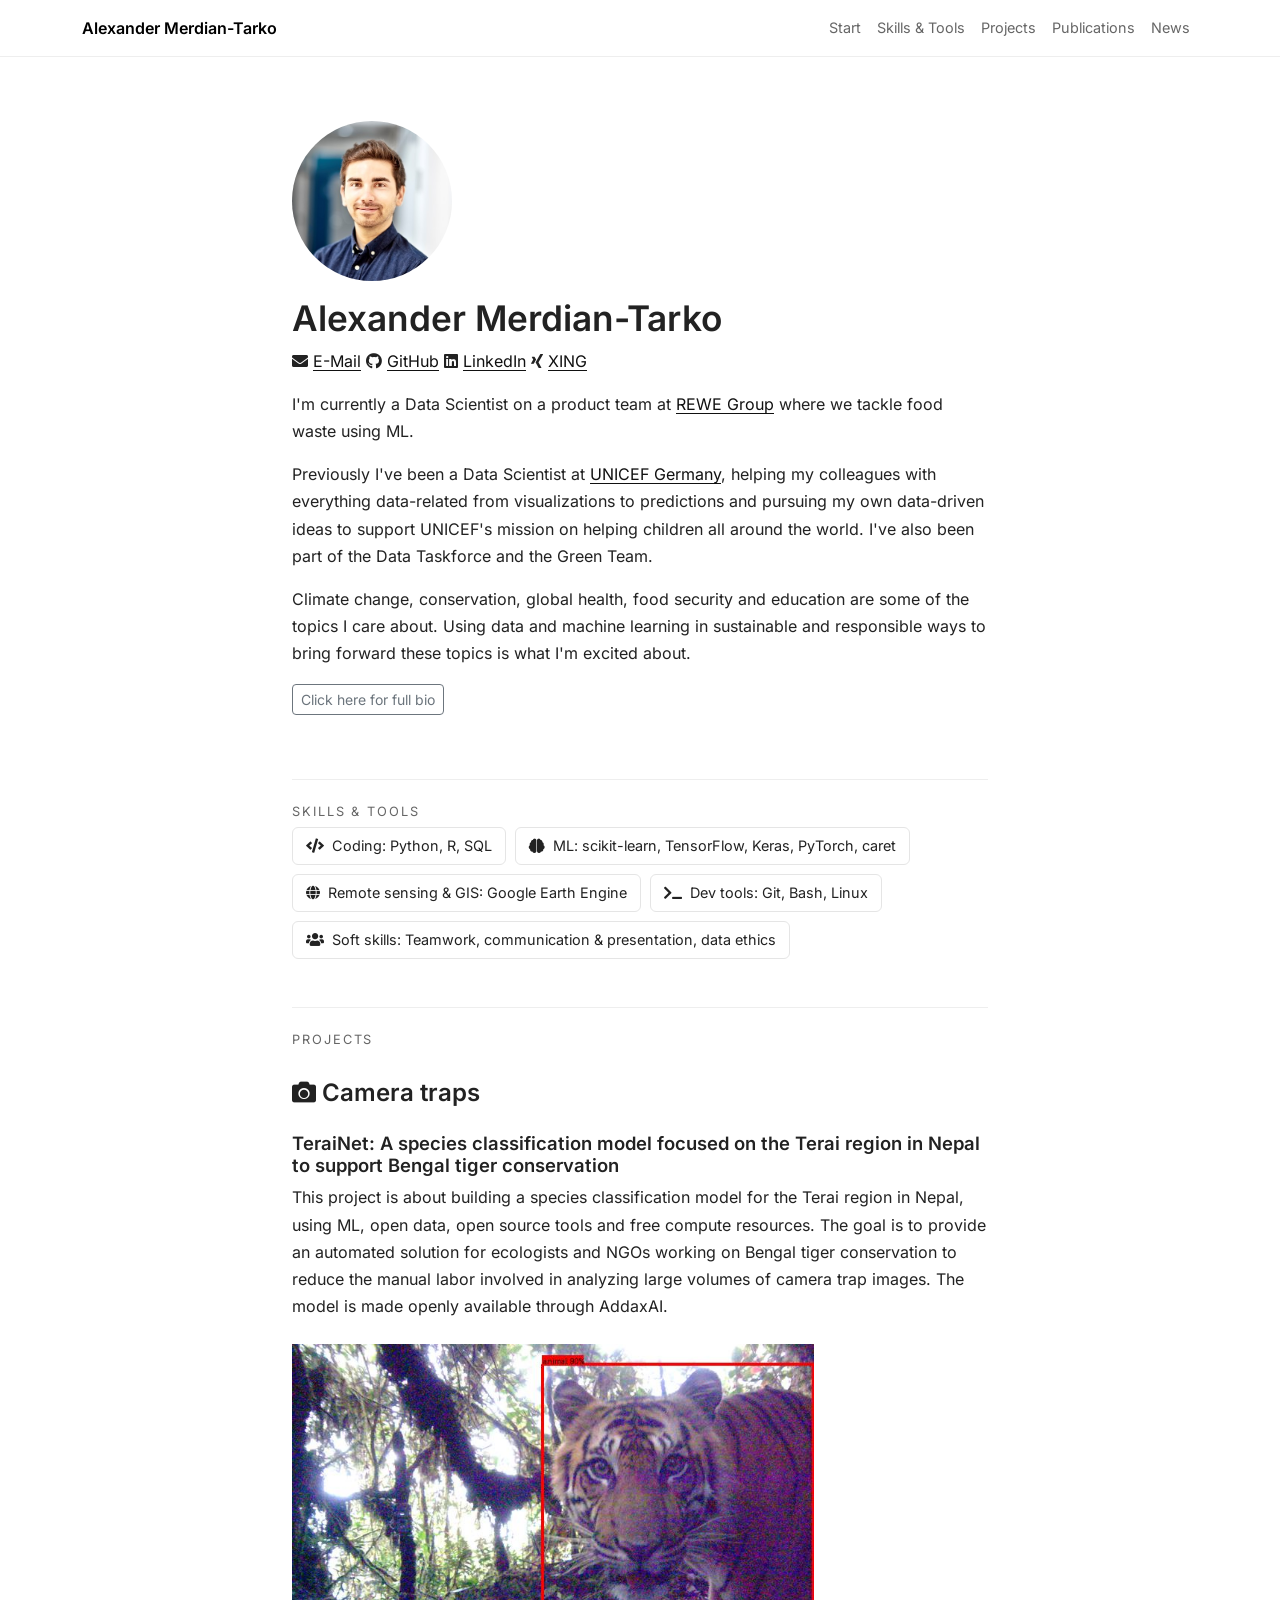
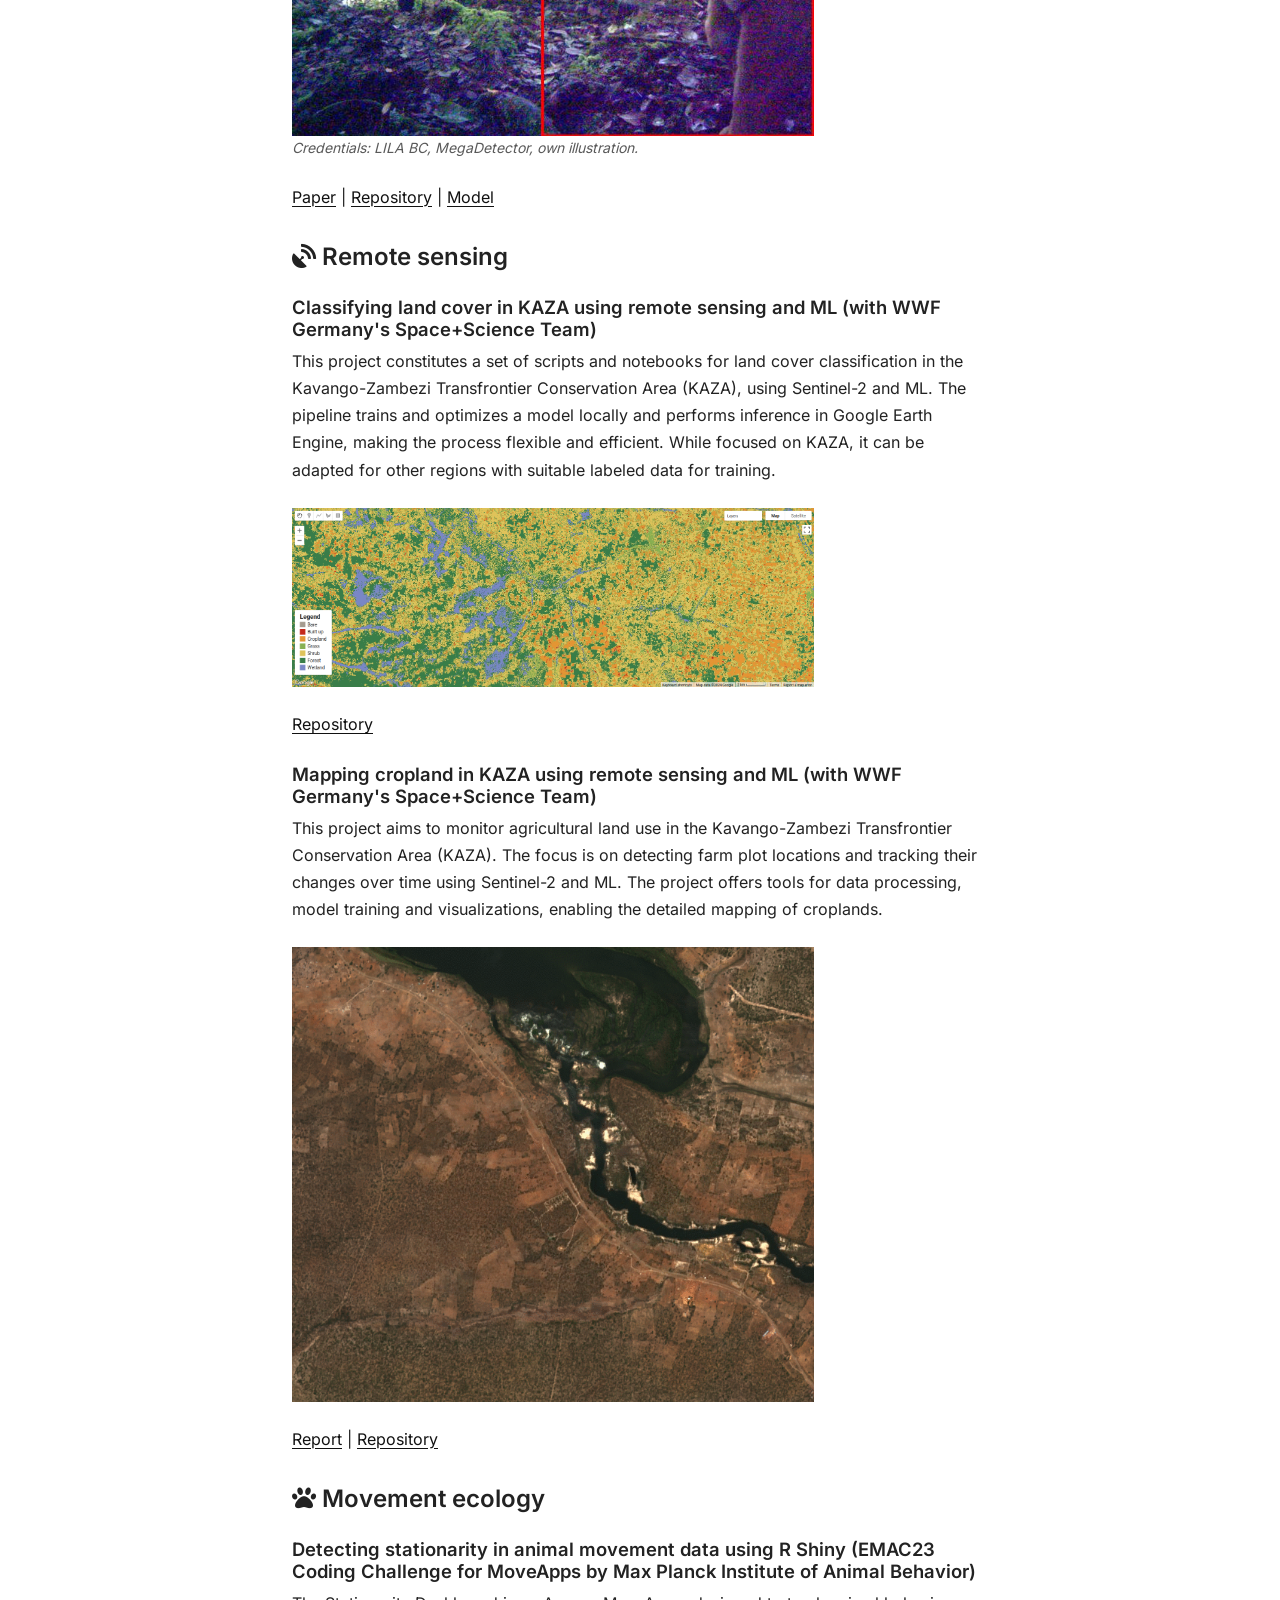
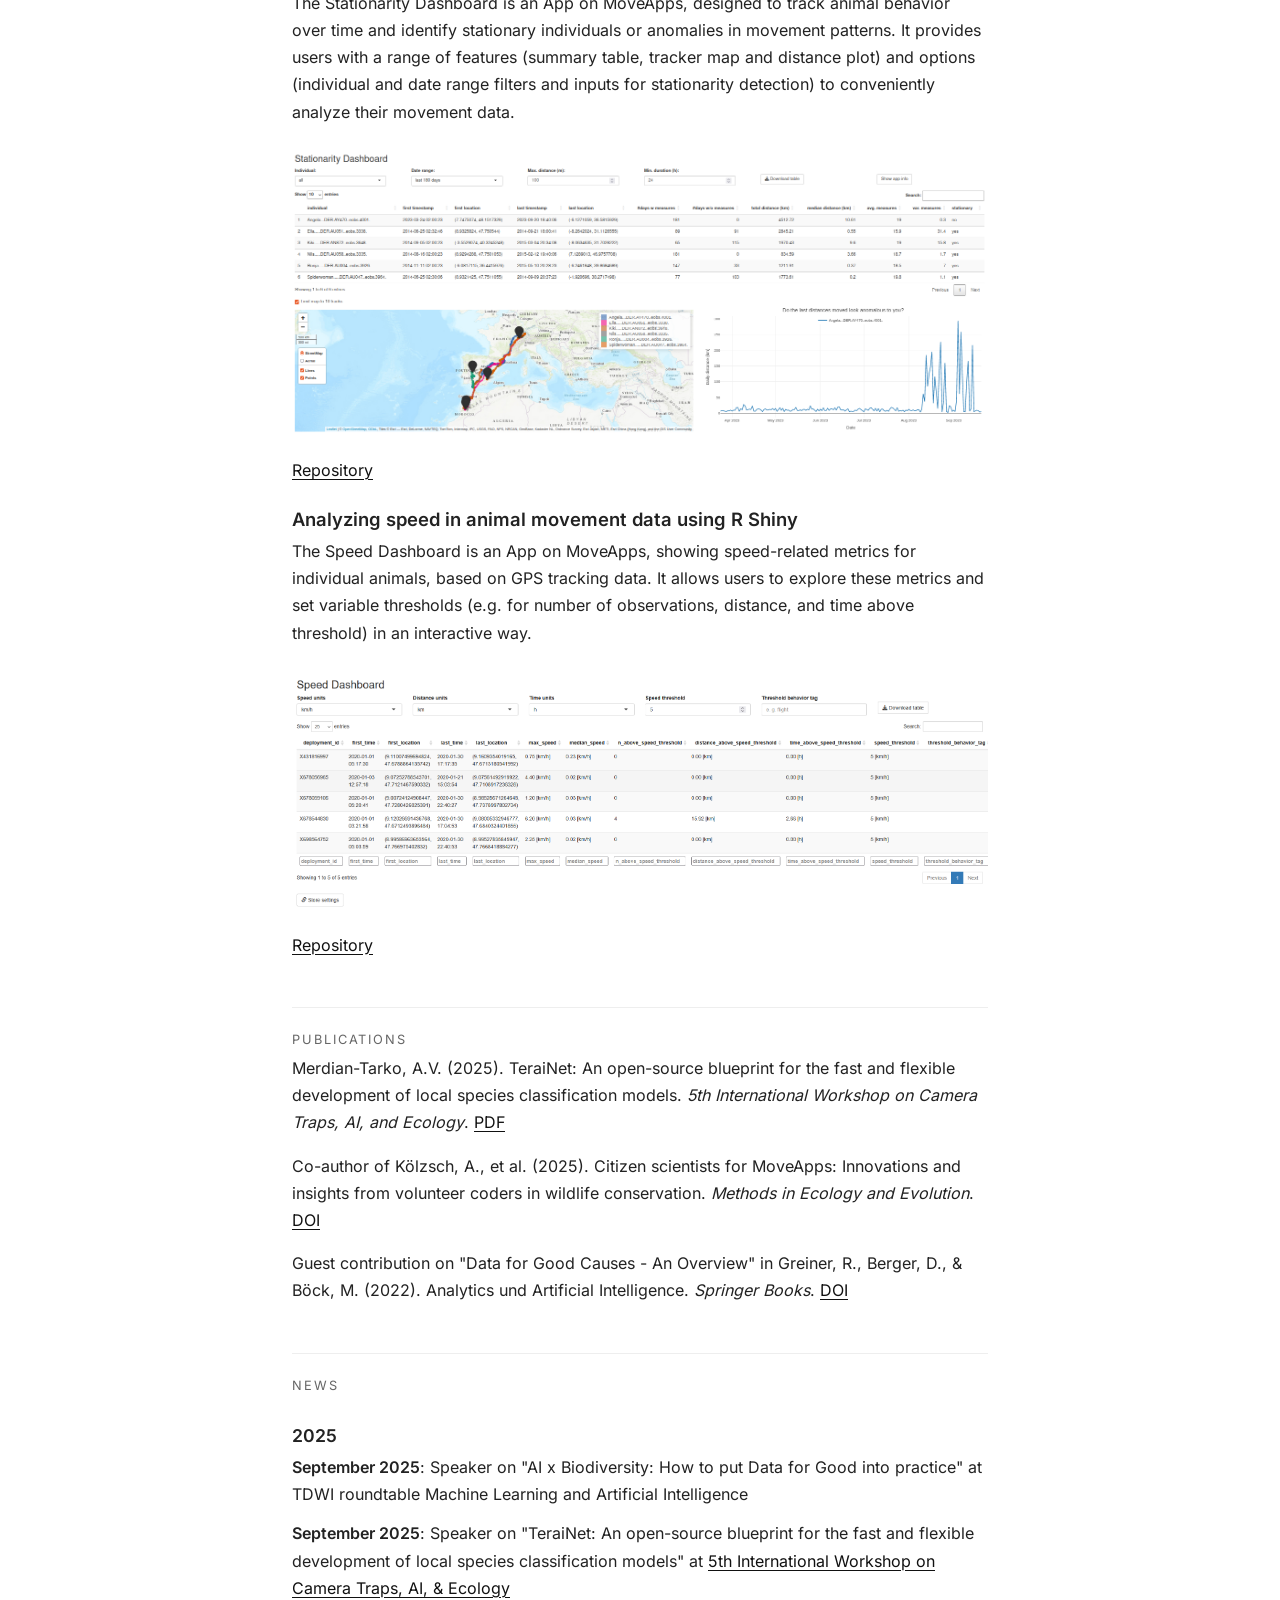
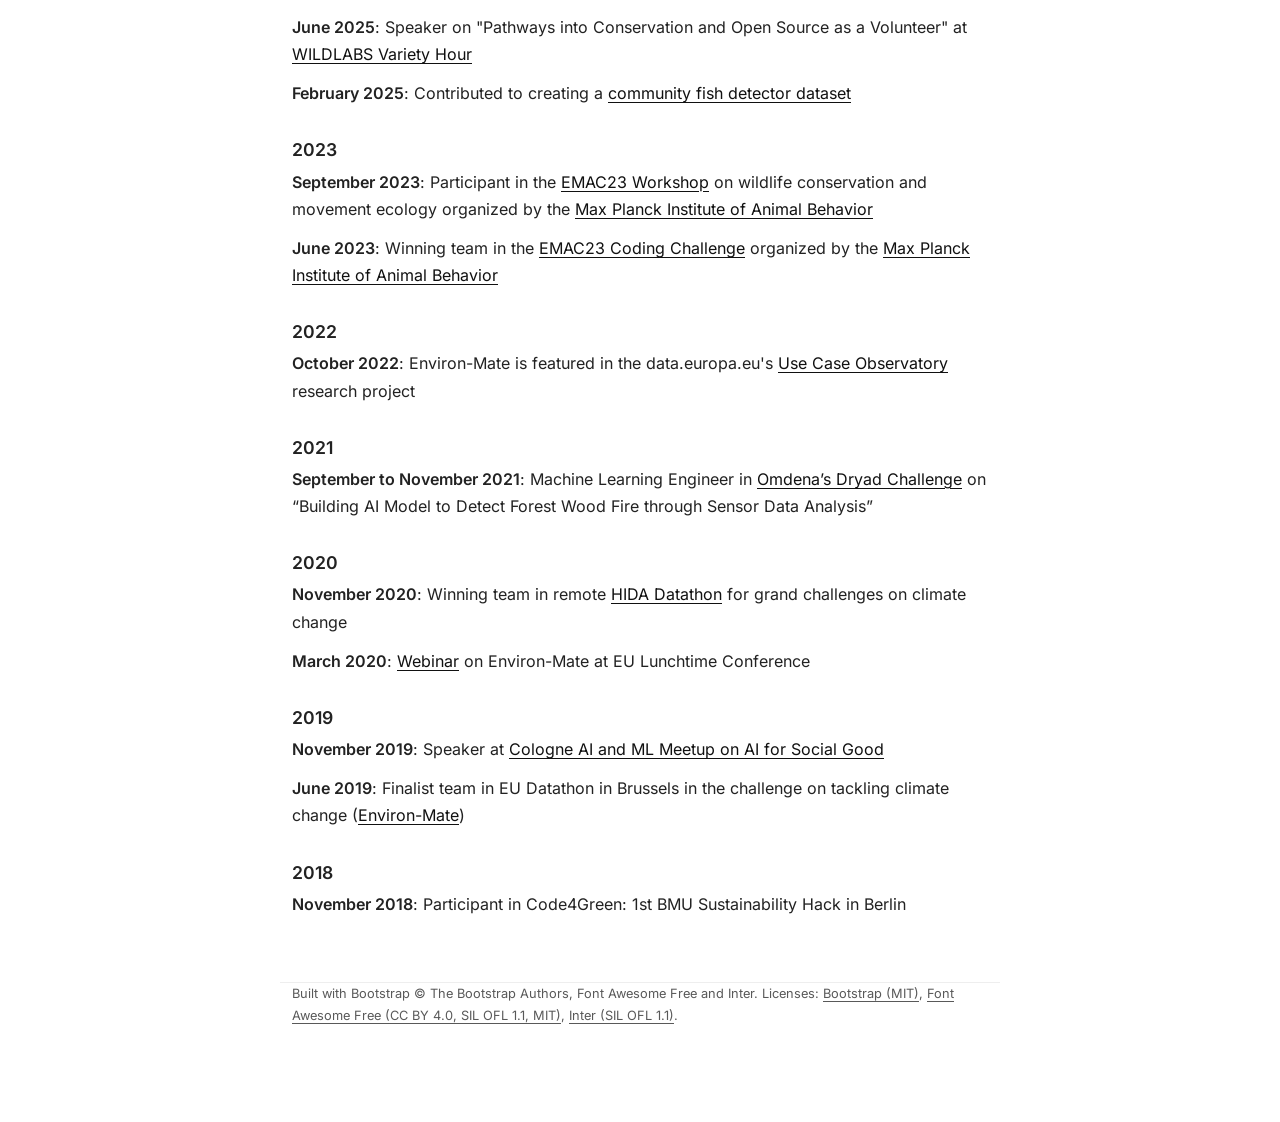
==== commit c7bcfa70: "update movement ecology projects" ====
--- a/index.html
+++ b/index.html
@@ -167,19 +167,18 @@
 					</p>
 				</article>
 				<article class="project">
-					<h4>Linking animal movement data and surface water availability using R Shiny (with Okavango Research Institute)</h4>
-					<p>
-						This is another App on MoveApps, linking animal movement and surface water
-						that has been mapped in Google Earth Engine using Sentinel-1 beforehand.
-						It allows users to track changes in animal movement and surface water over time, trying to establish a connection.
-						This is a work in progress, and working with Sentinel-1 data comes with some caveats for certain regions.
-					</p>
-					<figure class="project-figure">
-						<img class="project-img" src="assets/animal_movement_and_surface_water.png" alt="App showing animal tracks and mapped surface water on a map with lag, lead and date controls" width="1910" height="619" loading="lazy">
-					</figure>
-					<p class="project-links">
-						<a href="https://github.com/alexvmt/link-animal-movement-and-surface-water">MoveApps repository</a> |
-						<a href="https://github.com/alexvmt/surface_water_mapping">Surface water mapping repository</a>
+					<h4>Analyzing speed in animal movement data using R Shiny</h4>
+					<p>
+						The Speed Dashboard is an App on MoveApps, showing speed-related metrics for individual animals,
+						based on GPS tracking data. It allows users to explore these metrics
+						and set variable thresholds (e.g. for number of observations, distance, and time above threshold)
+						in an interactive way.
+					</p>
+					<figure class="project-figure">
+						<img class="project-img" src="assets/speed_dashboard.png" alt="App showing animal speed in a table with unit and threshold controls" width="1910" height="619" loading="lazy">
+					</figure>
+					<p class="project-links">
+						<a href="https://github.com/alexvmt/speed-dashboard">Repository</a>
 					</p>
 				</article>
 			</section>
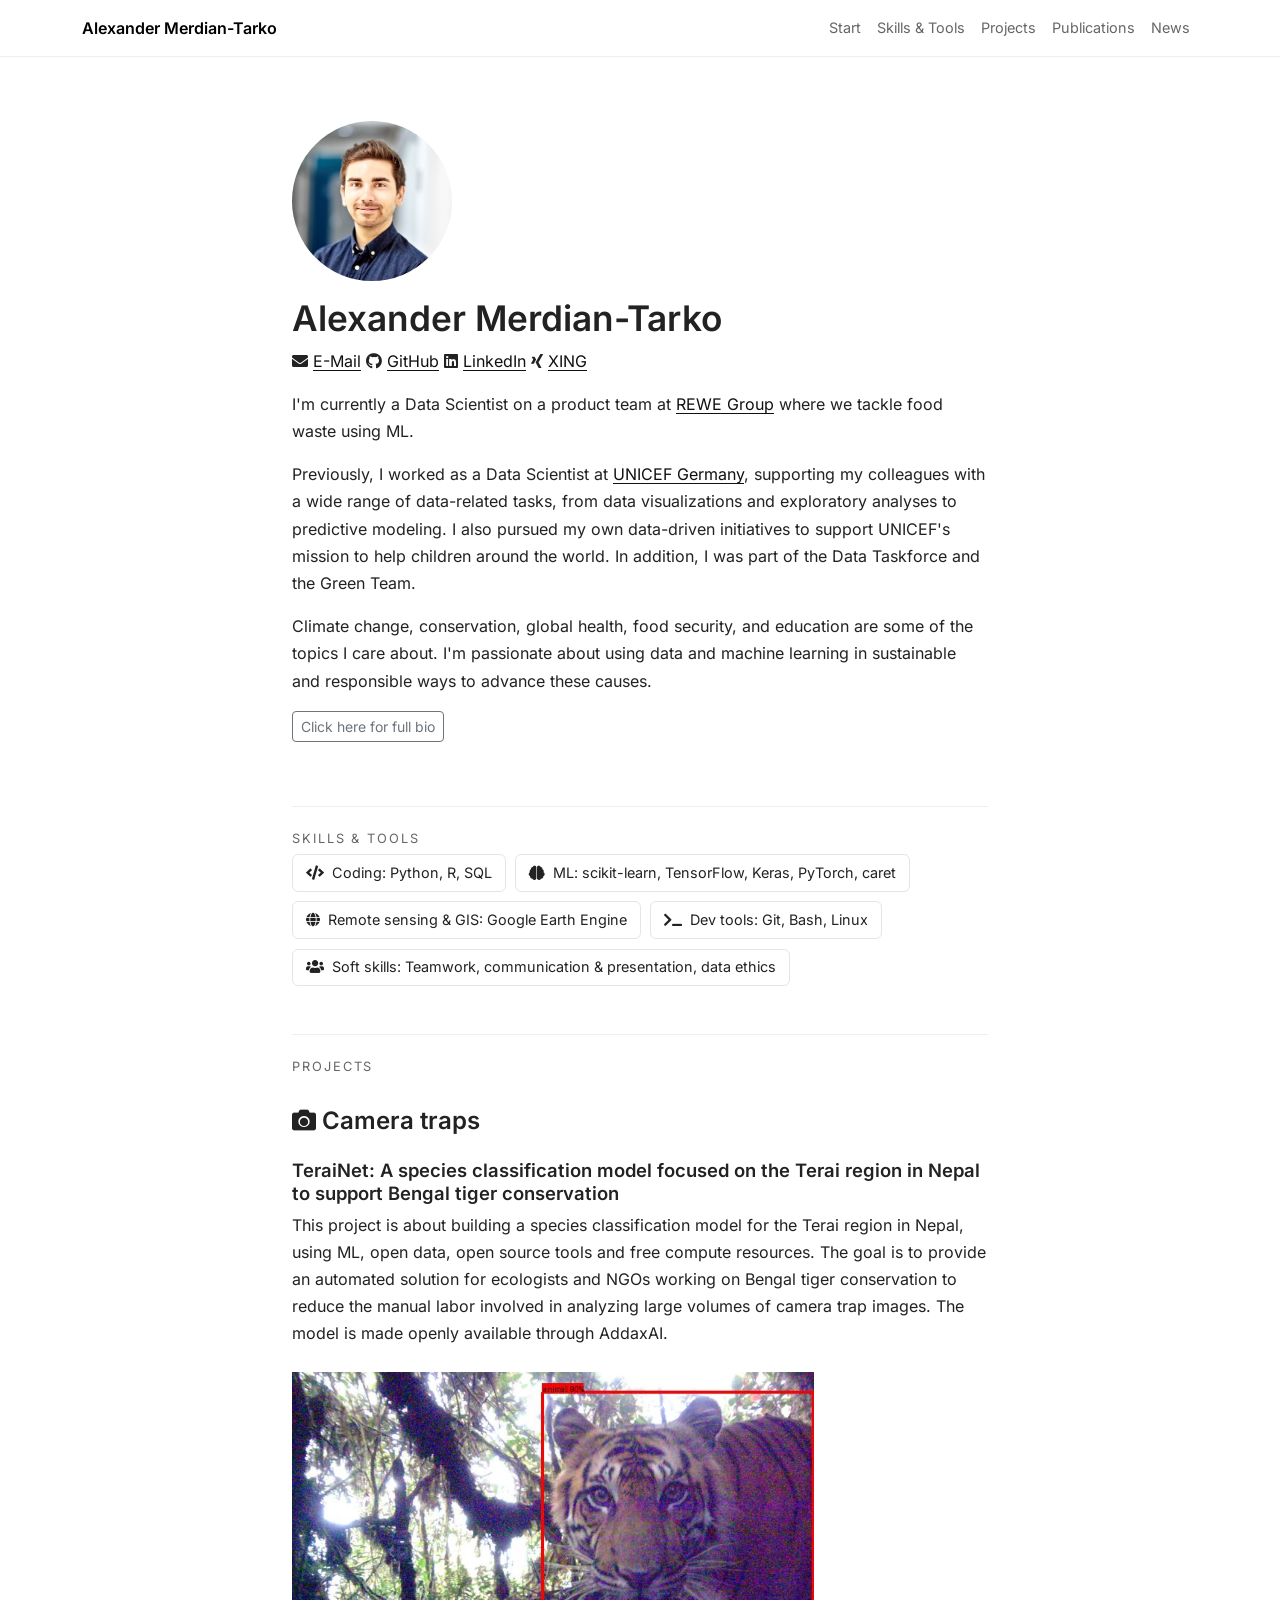
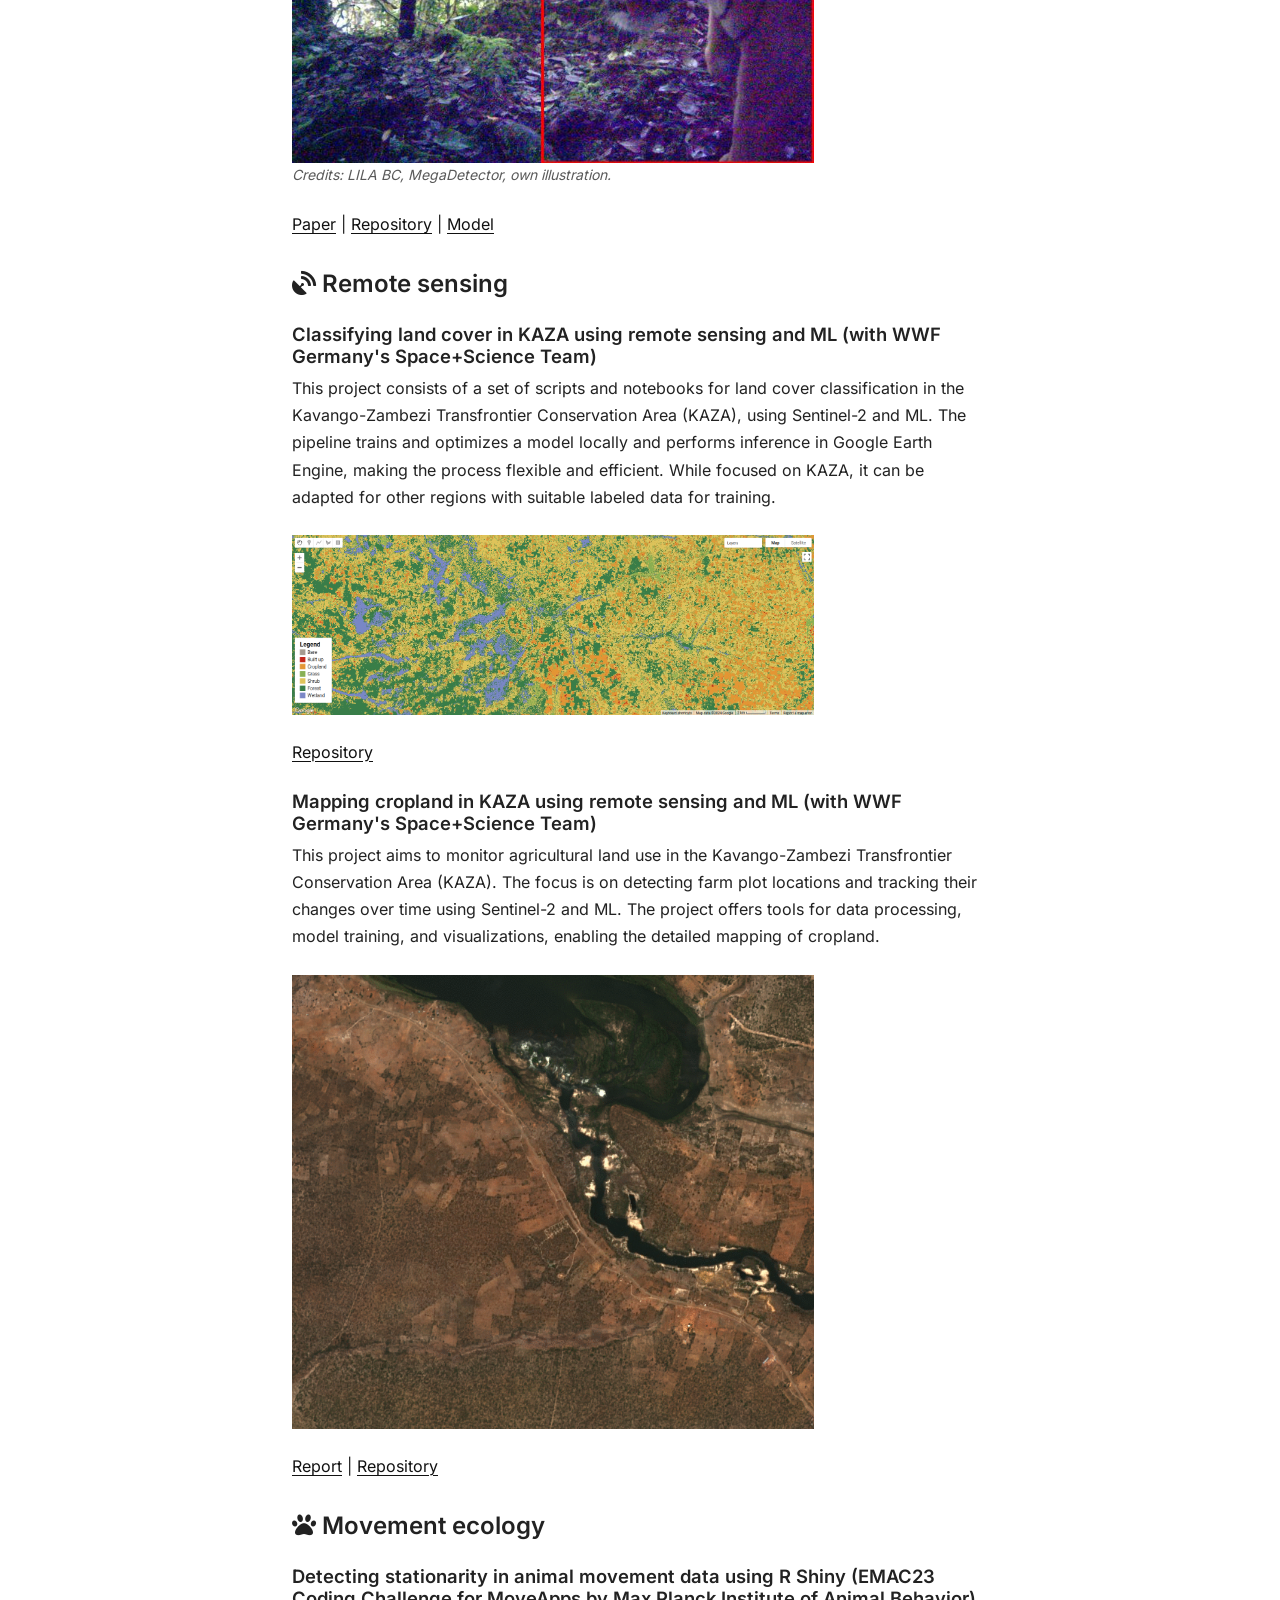
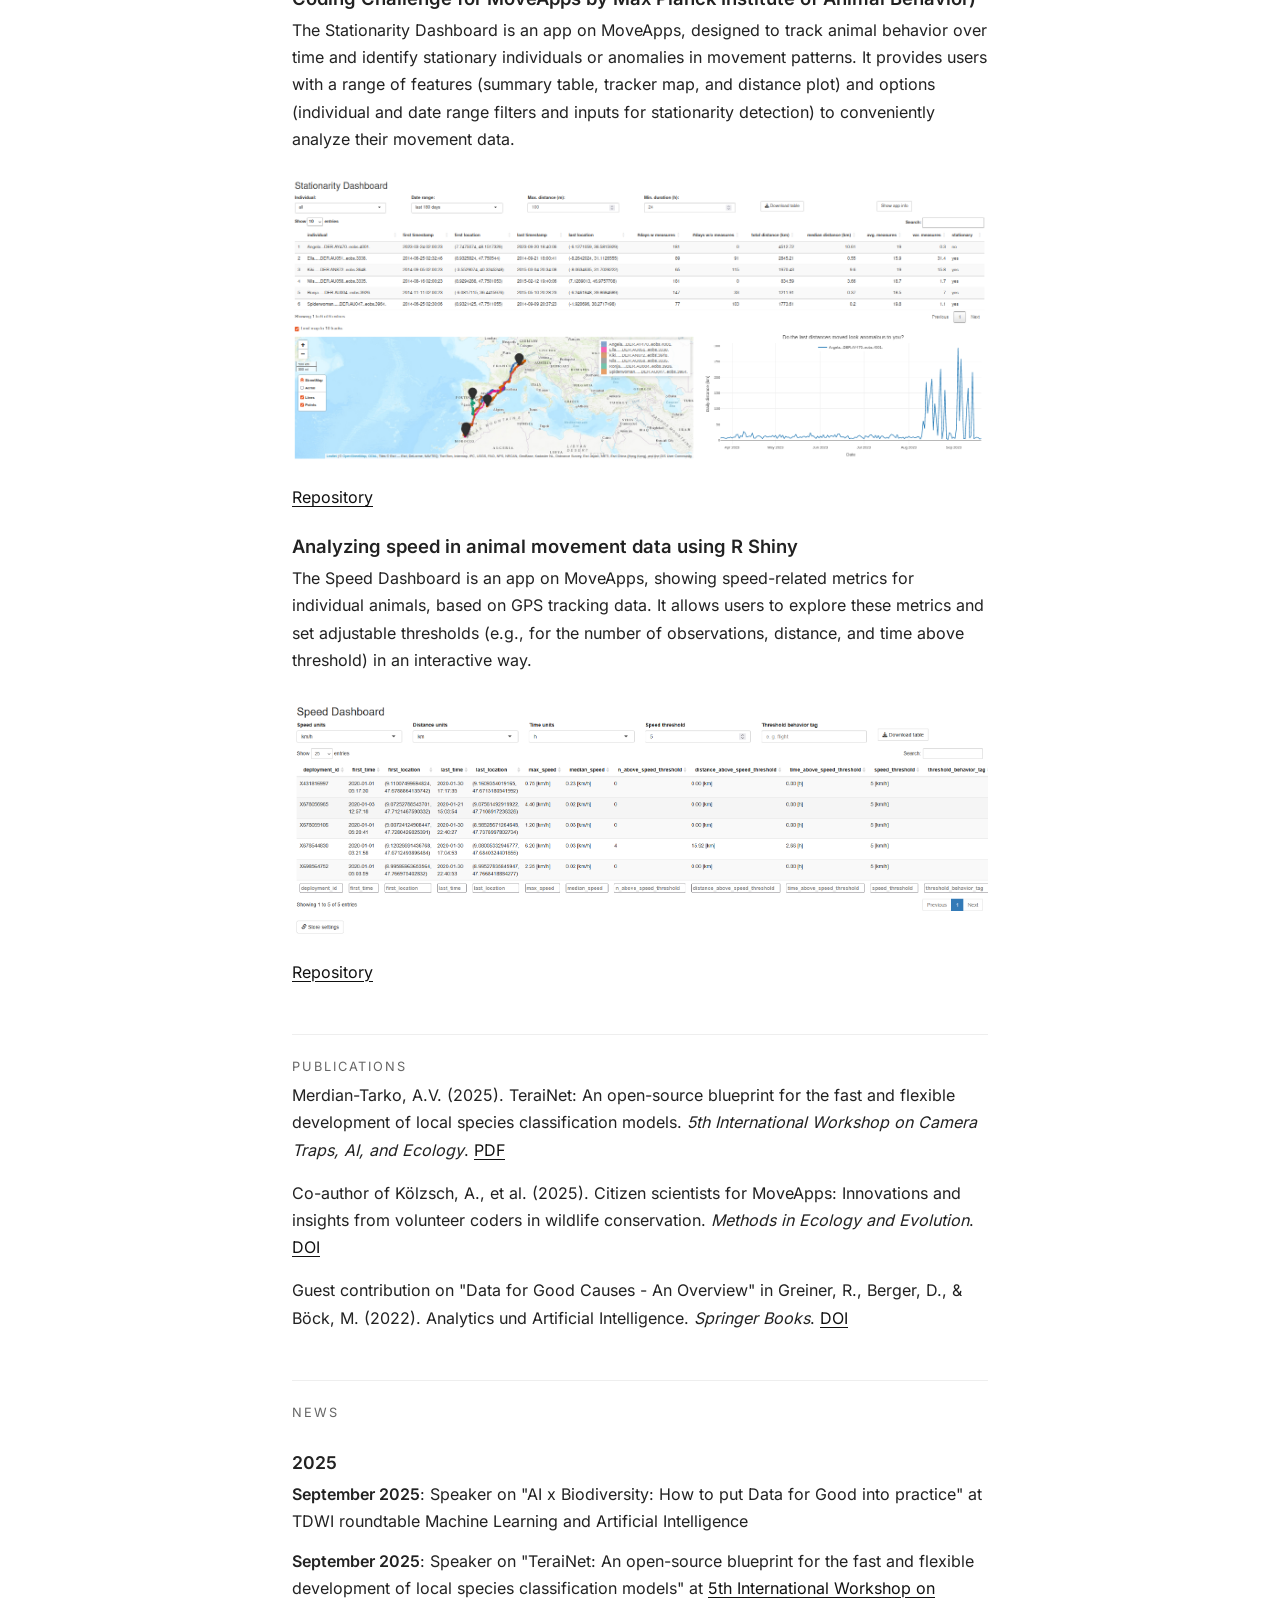
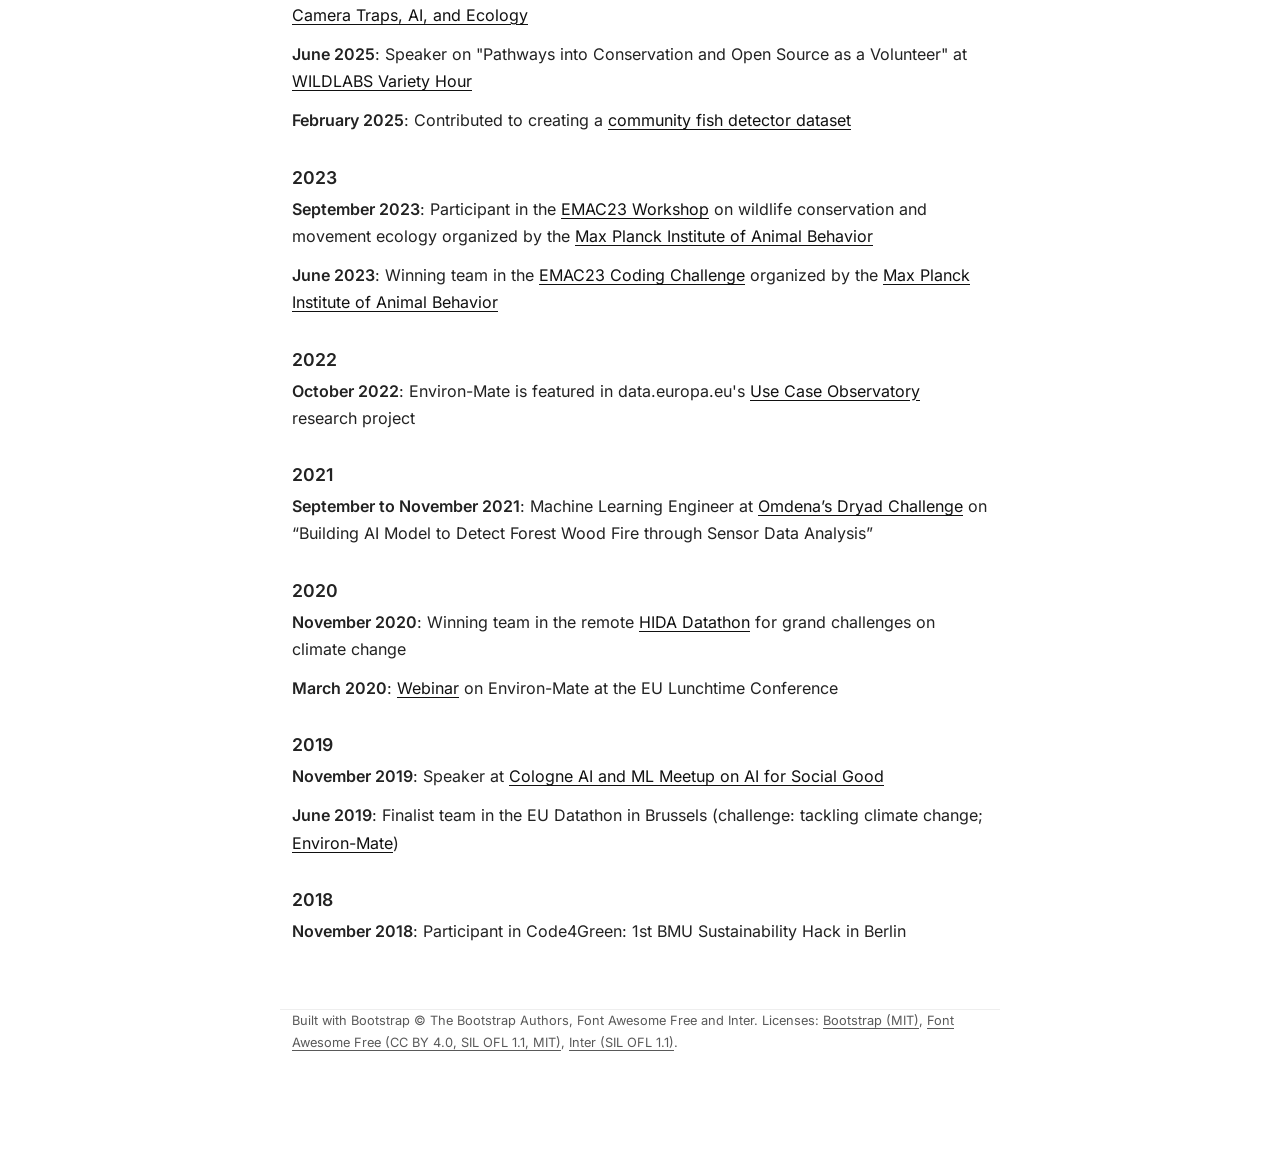
==== commit 2171b545: "improve wording, grammar, and consistency" ====
--- a/index.html
+++ b/index.html
@@ -4,13 +4,13 @@
 		<meta charset="utf-8">
 		<title>Alexander Merdian-Tarko</title>
 		<meta name="viewport" content="width=device-width, initial-scale=1.0">
-		<meta name="description" content="Data Scientist at REWE Group tackling food waste with ML. Previously UNICEF Germany. Interested in climate, conservation, global health and responsible data science.">
+		<meta name="description" content="Data Scientist at REWE Group tackling food waste with ML. Previously UNICEF Germany. Interested in climate change, conservation, global health, food security, education, and responsible data science.">
 		<meta name="author" content="Alexander Merdian-Tarko">
 		<meta name="theme-color" content="#333333">
 		<link rel="canonical" href="https://alexvmt.github.io/">
 		<meta property="og:type" content="website">
 		<meta property="og:title" content="Alexander Merdian-Tarko">
-		<meta property="og:description" content="Data Scientist at REWE Group tackling food waste with ML. Previously UNICEF Germany. Interested in climate, conservation, global health and responsible data science.">
+		<meta property="og:description" content="Data Scientist at REWE Group tackling food waste with ML. Previously UNICEF Germany. Interested in climate change, conservation, global health, food security, education, and responsible data science.">
 		<meta property="og:url" content="https://alexvmt.github.io/">
 		<meta property="og:image" content="https://alexvmt.github.io/assets/profile_picture.jpg">
 		<meta property="og:image:alt" content="Portrait of Alexander Merdian-Tarko">
@@ -53,21 +53,22 @@
 				where we tackle food waste using ML.
 			</p>
 			<p>
-				Previously I've been a Data Scientist at <a href="https://www.unicef.de/">UNICEF Germany</a>,
-				helping my colleagues with everything data-related from visualizations to predictions
-				and pursuing my own data-driven ideas to support UNICEF's mission on helping children all around the world.
-				I've also been part of the Data Taskforce and the Green Team.
-			</p>
-			<p>
-				Climate change, conservation, global health, food security and education are some of the topics I care about.
-				Using data and machine learning in sustainable and responsible ways to bring forward these topics is what I'm excited about.
+				Previously, I worked as a Data Scientist at <a href="https://www.unicef.de/">UNICEF Germany</a>,
+				supporting my colleagues with a wide range of data-related tasks,
+				from data visualizations and exploratory analyses to predictive modeling.
+				I also pursued my own data-driven initiatives to support UNICEF's mission to help children around the world.
+				In addition, I was part of the Data Taskforce and the Green Team.
+			</p>
+			<p>
+				Climate change, conservation, global health, food security, and education are some of the topics I care about.
+				I'm passionate about using data and machine learning in sustainable and responsible ways to advance these causes.
 			</p>
 			<!-- click here for full bio button -->
 			<button type="button" class="btn btn-sm btn-outline-secondary bio-toggle" data-bs-toggle="collapse" data-bs-target="#bio" aria-expanded="false" aria-controls="bio">Click here for full bio</button>
 			<div class="collapse" id="bio">
 				<p>
 					I did my MSc in Business Administration, Media and Technology Management at the University of Cologne in Germany,
-					focusing on Data Science, Technology Management and Digital Transformation.
+					focusing on Data Science, Technology Management, and Digital Transformation.
 					I was a member of Enactus and spent a term abroad at the Indian Institute of Management Ahmedabad in India.
 					I worked at the digital consultancy <a href="https://www.feld-m.de/en/">FELD M</a> in Munich
 					as an intern and working student (Digital Analytics)
@@ -76,13 +77,13 @@
 				</p>
 				<p>
 					I did my BSc in Economics and Business Administration at the University of Tübingen in Germany.
-					During my bachelor's I was a member of our faculty's student council and Market Team.
-					I spent a term abroad at Lomonosov Moscow State University in Russia and another one at Oregon State University in the U. S.
+					During my bachelor's studies, I was a member of our faculty's student council and Market Team.
+					I spent a term abroad at Lomonosov Moscow State University in Russia and another one at Oregon State University in the U.S.
 					I worked at the tech start-up <a href="https://kreatize.com/">Kreatize</a> in Berlin
 					as an intern and working student (Business Development and Product Management).
 				</p>
 				<p>
-					Besides, I enjoy learning about astronomy, philosophy and vegan/regional/seasonal cooking.
+					Besides, I enjoy learning about astronomy, philosophy, and vegan/regional/seasonal cooking.
 					I'm a member of the <a href="https://www.volkssternwartekoeln.de/">public observatory in Cologne</a>.
 					On occasion I like to participate in hackathons with a positive societal impact.
 				</p>
@@ -111,7 +112,7 @@
 					</p>
 					<figure class="project-figure">
 						<img class="project-img narrow" src="assets/terainet.jpg" alt="Camera trap photo of a Bengal tiger with a detection box labelled animal 90%" width="700" height="525" loading="lazy">
-						<figcaption>Credentials: LILA BC, MegaDetector, own illustration.</figcaption>
+						<figcaption>Credits: LILA BC, MegaDetector, own illustration.</figcaption>
 					</figure>
 					<p class="project-links">
 						<a href="https://github.com/alexvmt/TeraiNet/blob/main/terainet_paper.pdf">Paper</a> |
@@ -123,13 +124,13 @@
 				<article class="project">
 					<h4>Classifying land cover in KAZA using remote sensing and ML (with WWF Germany's Space+Science Team)</h4>
 					<p>
-						This project constitutes a set of scripts and notebooks for land cover classification in the Kavango-Zambezi
+						This project consists of a set of scripts and notebooks for land cover classification in the Kavango-Zambezi
 						Transfrontier Conservation Area (KAZA), using Sentinel-2 and ML.
 						The pipeline trains and optimizes a model locally and performs inference in Google Earth Engine, making the process flexible and efficient.
 						While focused on KAZA, it can be adapted for other regions with suitable labeled data for training.
 					</p>
 					<figure class="project-figure">
-						<img class="project-img narrow" src="assets/example_land_cover_map.png" alt="Land cover map with a legend for bare, built up, cropland, grass, shrub, forest and wetland" width="1526" height="525" loading="lazy">
+						<img class="project-img narrow" src="assets/example_land_cover_map.png" alt="Land cover map with a legend for bare, built up, cropland, grass, shrub, forest, and wetland" width="1526" height="525" loading="lazy">
 					</figure>
 					<p class="project-links">
 						<a href="https://github.com/alexvmt/land_cover_classification_kaza">Repository</a>
@@ -140,7 +141,7 @@
 					<p>
 						This project aims to monitor agricultural land use in the Kavango-Zambezi Transfrontier Conservation Area (KAZA).
 						The focus is on detecting farm plot locations and tracking their changes over time using Sentinel-2 and ML.
-						The project offers tools for data processing, model training and visualizations, enabling the detailed mapping of croplands.
+						The project offers tools for data processing, model training, and visualizations, enabling the detailed mapping of cropland.
 					</p>
 					<figure class="project-figure">
 						<img class="project-img narrow" src="assets/cropland_mapping_sioma_2020.gif" alt="Animated satellite imagery of farm plots and a river near Sioma in 2020" width="693" height="603" loading="lazy">
@@ -154,13 +155,13 @@
 				<article class="project">
 					<h4>Detecting stationarity in animal movement data using R Shiny (EMAC23 Coding Challenge for MoveApps by Max Planck Institute of Animal Behavior)</h4>
 					<p>
-						The Stationarity Dashboard is an App on MoveApps,
+						The Stationarity Dashboard is an app on MoveApps,
 						designed to track animal behavior over time and identify stationary individuals or anomalies in movement patterns.
-						It provides users with a range of features (summary table, tracker map and distance plot)
+						It provides users with a range of features (summary table, tracker map, and distance plot)
 						and options (individual and date range filters and inputs for stationarity detection) to conveniently analyze their movement data.
 					</p>
 					<figure class="project-figure">
-						<img class="project-img" src="assets/stationarity_dashboard.png" alt="Stationarity Dashboard with a summary table, a tracker map and a distance plot" width="1522" height="619" loading="lazy">
+						<img class="project-img" src="assets/stationarity_dashboard.png" alt="Stationarity Dashboard with a summary table, a tracker map, and a distance plot" width="1522" height="619" loading="lazy">
 					</figure>
 					<p class="project-links">
 						<a href="https://github.com/alexvmt/stationarity_dashboard">Repository</a>
@@ -169,9 +170,9 @@
 				<article class="project">
 					<h4>Analyzing speed in animal movement data using R Shiny</h4>
 					<p>
-						The Speed Dashboard is an App on MoveApps, showing speed-related metrics for individual animals,
+						The Speed Dashboard is an app on MoveApps, showing speed-related metrics for individual animals,
 						based on GPS tracking data. It allows users to explore these metrics
-						and set variable thresholds (e.g. for number of observations, distance, and time above threshold)
+						and set adjustable thresholds (e.g., for the number of observations, distance, and time above threshold)
 						in an interactive way.
 					</p>
 					<figure class="project-figure">
@@ -199,7 +200,7 @@
 				<h3 class="news-year">2025</h3>
 				<ul class="news-list">
 					<li><time datetime="2025-09">September 2025</time>: Speaker on "AI x Biodiversity: How to put Data for Good into practice" at TDWI roundtable Machine Learning and Artificial Intelligence</li>
-					<li><time datetime="2025-09">September 2025</time>: Speaker on "TeraiNet: An open-source blueprint for the fast and flexible development of local species classification models" at <a href="https://camtrapai.github.io/workshop-2025.html">5th International Workshop on Camera Traps, AI, &amp; Ecology</a></li>
+					<li><time datetime="2025-09">September 2025</time>: Speaker on "TeraiNet: An open-source blueprint for the fast and flexible development of local species classification models" at <a href="https://camtrapai.github.io/workshop-2025.html">5th International Workshop on Camera Traps, AI, and Ecology</a></li>
 					<li><time datetime="2025-06">June 2025</time>: Speaker on "Pathways into Conservation and Open Source as a Volunteer" at <a href="https://wildlabs.net/event/variety-hour-june-2025">WILDLABS Variety Hour</a></li>
 					<li><time datetime="2025-02">February 2025</time>: Contributed to creating a <a href="https://github.com/filippovarini/community-fish-detector-dataset">community fish detector dataset</a></li>
 				</ul>
@@ -210,21 +211,21 @@
 				</ul>
 				<h3 class="news-year">2022</h3>
 				<ul class="news-list">
-					<li><time datetime="2022-10">October 2022</time>: Environ-Mate is featured in the data.europa.eu's <a href="https://data.europa.eu/en/academy/stories-use-case-observatory">Use Case Observatory</a> research project</li>
+					<li><time datetime="2022-10">October 2022</time>: Environ-Mate is featured in data.europa.eu's <a href="https://data.europa.eu/en/academy/stories-use-case-observatory">Use Case Observatory</a> research project</li>
 				</ul>
 				<h3 class="news-year">2021</h3>
 				<ul class="news-list">
-					<li><span class="date">September to November 2021</span>: Machine Learning Engineer in <a href="https://omdena.com/projects/wood-fire/">Omdena’s Dryad Challenge</a> on “Building AI Model to Detect Forest Wood Fire through Sensor Data Analysis”</li>
+					<li><span class="date">September to November 2021</span>: Machine Learning Engineer at <a href="https://omdena.com/projects/wood-fire/">Omdena’s Dryad Challenge</a> on “Building AI Model to Detect Forest Wood Fire through Sensor Data Analysis”</li>
 				</ul>
 				<h3 class="news-year">2020</h3>
 				<ul class="news-list">
-					<li><time datetime="2020-11">November 2020</time>: Winning team in remote <a href="https://www.helmholtz-hida.de/en/events/hida-datathon/">HIDA Datathon</a> for grand challenges on climate change</li>
-					<li><time datetime="2020-03">March 2020</time>: <a href="https://www.youtube.com/watch?v=QJJ3z9TrWFQ">Webinar</a> on Environ-Mate at EU Lunchtime Conference</li>
+					<li><time datetime="2020-11">November 2020</time>: Winning team in the remote <a href="https://www.helmholtz-hida.de/en/events/hida-datathon/">HIDA Datathon</a> for grand challenges on climate change</li>
+					<li><time datetime="2020-03">March 2020</time>: <a href="https://www.youtube.com/watch?v=QJJ3z9TrWFQ">Webinar</a> on Environ-Mate at the EU Lunchtime Conference</li>
 				</ul>
 				<h3 class="news-year">2019</h3>
 				<ul class="news-list">
 					<li><time datetime="2019-11">November 2019</time>: Speaker at <a href="https://www.meetup.com/de-DE/cologne-ai-and-machine-learning-meetup/events/263489876/">Cologne AI and ML Meetup on AI for Social Good</a></li>
-					<li><time datetime="2019-06">June 2019</time>: Finalist team in EU Datathon in Brussels in the challenge on tackling climate change (<a href="https://github.com/environ-mate/app">Environ-Mate</a>)</li>
+					<li><time datetime="2019-06">June 2019</time>: Finalist team in the EU Datathon in Brussels (challenge: tackling climate change; <a href="https://github.com/environ-mate/app">Environ-Mate</a>)</li>
 				</ul>
 				<h3 class="news-year">2018</h3>
 				<ul class="news-list">
